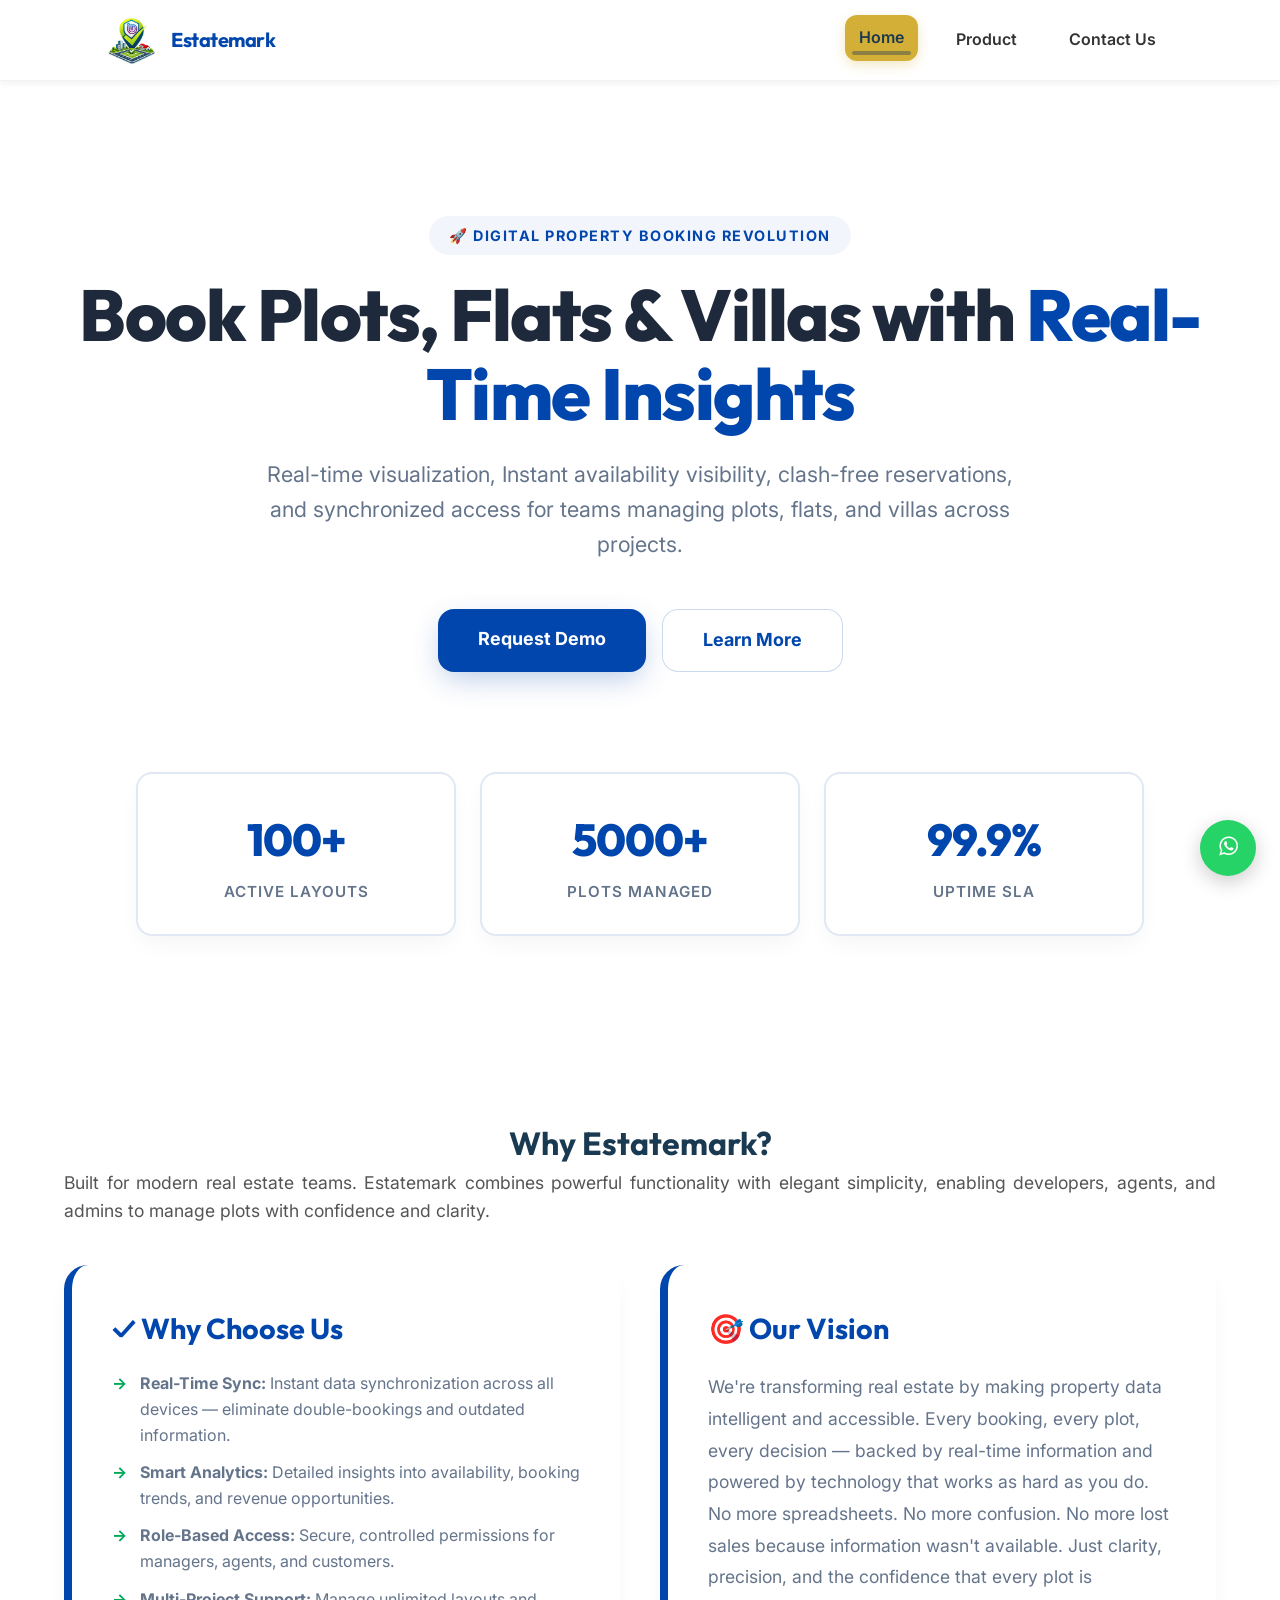
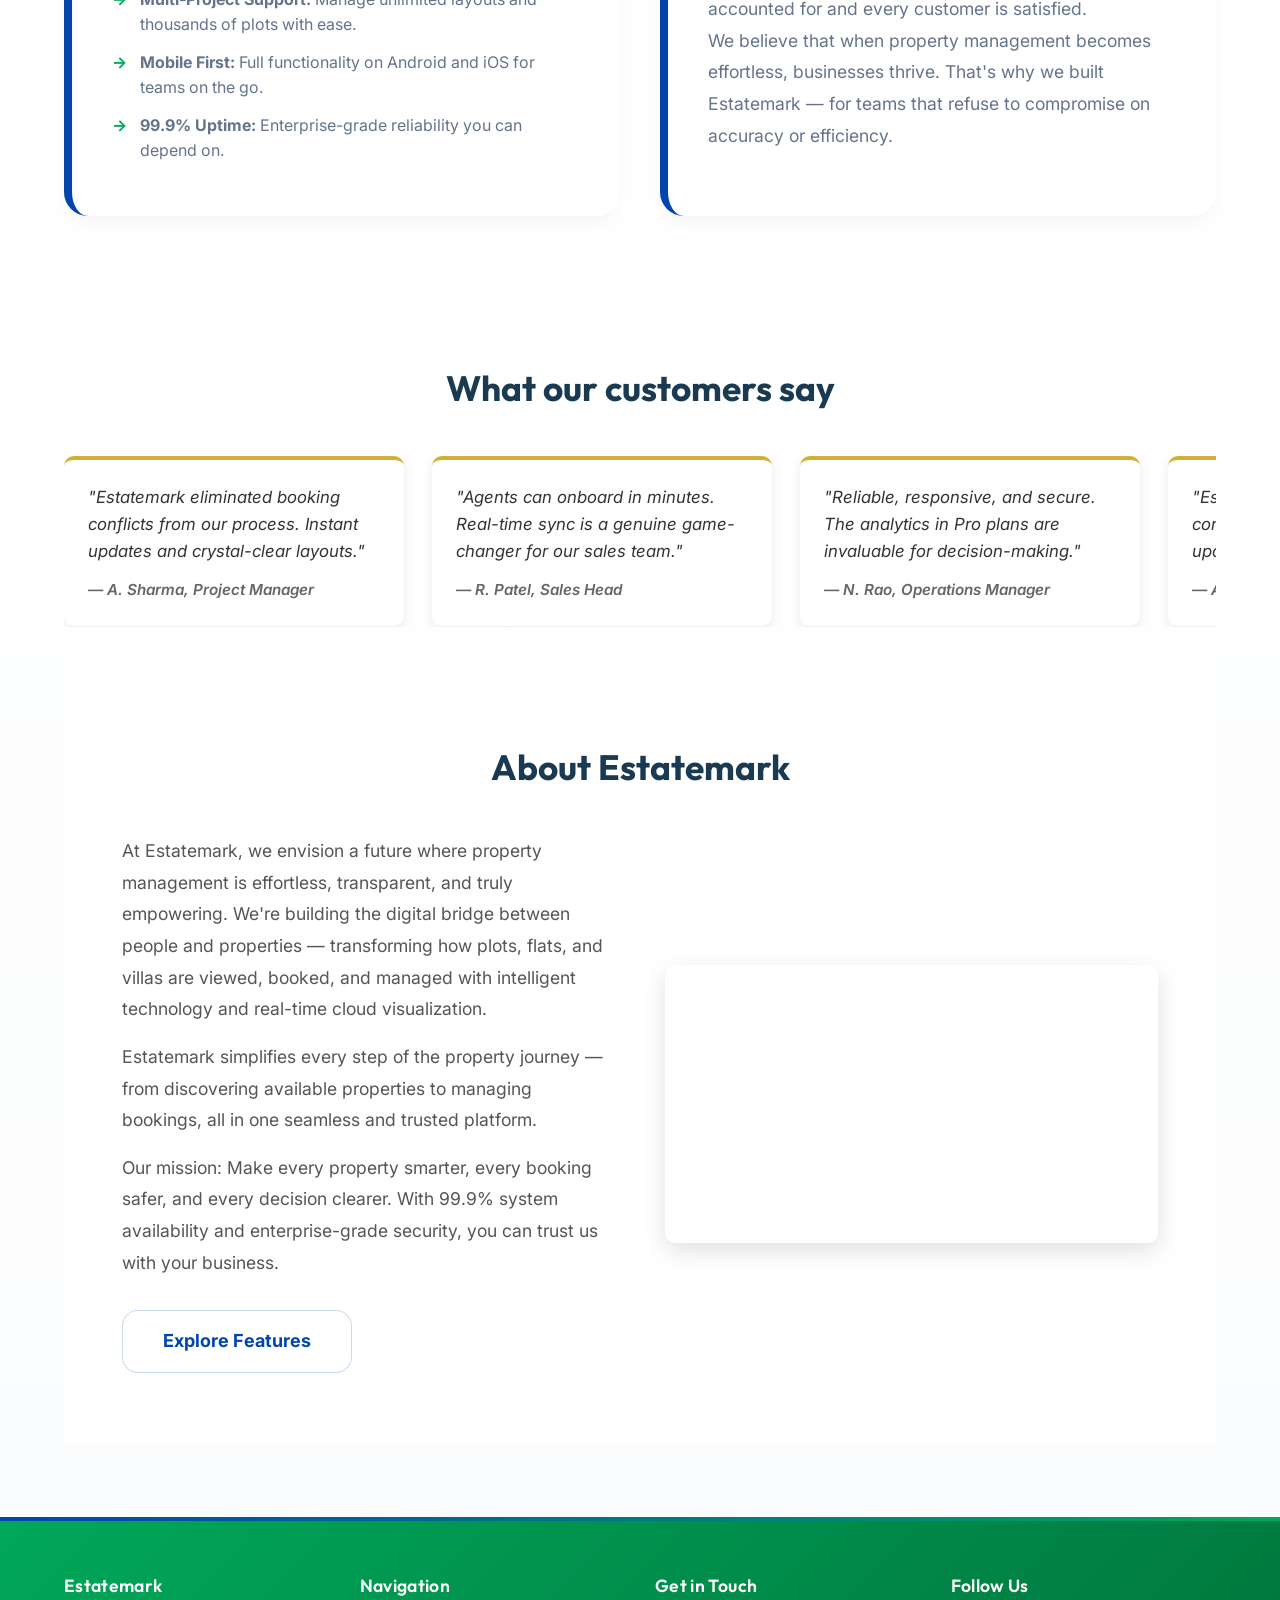
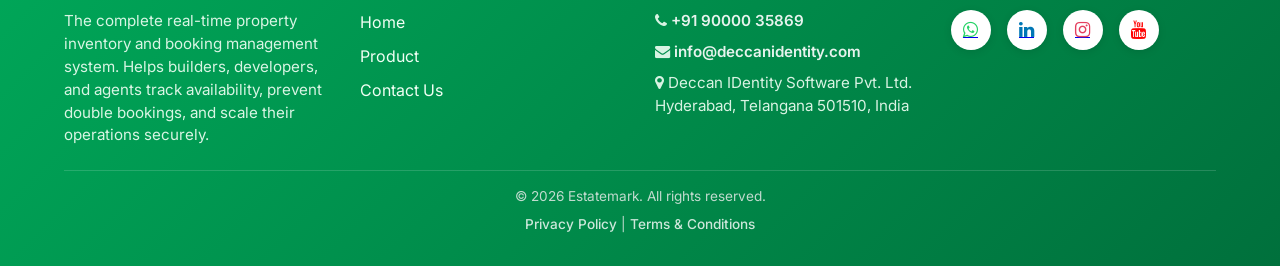
==== index.html @ ae304427 "First Commit from EstateMarkIn.github.io First Commit from EstateMarkIn.github.io" ====
<!DOCTYPE html>
<html lang="en">

<head>
  <meta charset="UTF-8">
  <meta name="viewport" content="width=device-width, initial-scale=1.0">
  <meta name="description"
    content="Estatemark — Real-time land plot visualization, instant booking management, and multi-user synchronization. Prevent double-bookings and manage properties securely across all devices.">
  <link rel="icon" type="image/png" sizes="192x192" href="images/logo.png">
  <link rel="apple-touch-icon" href="images/logo.png">
  <title>Home|Estatemark – Property Booking App</title>
  <!-- Fonts -->
  <link rel="preconnect" href="https://fonts.googleapis.com">
  <link rel="preconnect" href="https://fonts.gstatic.com" crossorigin>
  <link
    href="https://fonts.googleapis.com/css2?family=Inter:wght@400;500;600;700&family=Outfit:wght@500;600;700;800&display=swap"
    rel="stylesheet">

  <link rel="stylesheet" href="css/estatemark_styles.css">
  <link rel="stylesheet" href="https://cdnjs.cloudflare.com/ajax/libs/font-awesome/4.7.0/css/font-awesome.min.css">
</head>

<body>
  <a class="skip-link" href="#main-content">Skip to content</a>
  <!-- Header -->
  <header>
    <div class="container nav">
      <div class="logo-container">
        <img src="images/logo.png" alt="Estatemark Logo" class="logo">
        <span class="brand-name">Estatemark</span>
      </div>
      <nav aria-label="Primary" role="navigation">
        <button class="nav-toggle" aria-controls="primary-navigation" aria-expanded="false">
          <!--<span class="sr-only">Toggle navigation</span>-->
          <span class="hamburger" aria-hidden="true"></span>
        </button>
        <ul id="primary-navigation" class="nav-links">
          <li><a href="index.html" class="active" aria-current="page">Home</a></li>
          <li><a href="product.htm">Product</a></li>
          <li><a href="contact.htm">Contact Us</a></li>
        </ul>
      </nav>
    </div>
  </header>

  <!-- Hero Section -->
  <main id="main-content">
    <section class="hero" aria-labelledby="hero-title">
      <div class="hero-content">
        <p class="tagline">🚀 Digital Property Booking Revolution</p>
        <h1 id="hero-title">Book Plots, Flats & Villas with <span>Real-Time Insights</span></h1>
        <p class="subtitle">Real-time visualization, Instant availability visibility, clash-free reservations, and
          synchronized access for teams managing plots, flats, and villas across projects.
        </p>
        <div class="hero-cta">
          <a href="#"
            onclick="openPopupArgs('https://docs.google.com/forms/u/0/d/e/1FAIpQLSf7RcqfMHILnU_fDAV8c212EniR1pbsdqpi6rxOKt4ytL_M5g/formResponse', 'entry.1639588951', 'entry.941023126', 'entry.1095327185', 'entry.1040563809', 'entry.80962579')"
            class="cta primary">Request Demo</a>
          <a href="product.htm" class="cta secondary">Learn More</a>
        </div>
        <ul class="stats" aria-label="Key metrics">
          <li>
            <h3>100+</h3>
            <p>Active Layouts</p>
          </li>
          <li>
            <h3>5000+</h3>
            <p>Plots Managed</p>
          </li>
          <li>
            <h3>99.9%</h3>
            <p>Uptime SLA</p>
          </li>
        </ul>
      </div>
    </section>



    <!-- Mission Section -->
    <section class="mission">
      <h2>Why Estatemark?</h2>
      <div class="mission-content">
        <p class="section-desc">
          Built for modern real estate teams. Estatemark combines powerful functionality with elegant simplicity,
          enabling developers, agents, and admins to manage plots with confidence and clarity.
        </p>
        <div class="mission-grid">
          <div class="mission-card">
            <h3>✓ Why Choose Us</h3>
            <ul>
              <li><strong>Real-Time Sync:</strong> Instant data synchronization across all devices — eliminate
                double-bookings and outdated information.</li>
              <li><strong>Smart Analytics:</strong> Detailed insights into availability, booking trends, and revenue
                opportunities.</li>
              <li><strong>Role-Based Access:</strong> Secure, controlled permissions for managers, agents, and
                customers.</li>
              <li><strong>Multi-Project Support:</strong> Manage unlimited layouts and thousands of plots with ease.
              </li>
              <li><strong>Mobile First:</strong> Full functionality on Android and iOS for teams on the go.</li>
              <li><strong>99.9% Uptime:</strong> Enterprise-grade reliability you can depend on.</li>
            </ul>
          </div>
          <div class="mission-card">
            <h3>🎯 Our Vision</h3>
            <p>We're transforming real estate by making property data intelligent and accessible. Every booking, every
              plot, every decision — backed by real-time information and powered by technology that works as hard as you
              do.</p>
            <p>No more spreadsheets. No more confusion. No more lost sales because information wasn't available. Just
              clarity, precision, and the confidence that every plot is accounted for and every customer is satisfied.
            </p>
            <p>We believe that when property management becomes effortless, businesses thrive. That's why we built
              Estatemark — for teams that refuse to compromise on accuracy or efficiency.</p>
          </div>
        </div>
      </div>
    </section>

    <!-- Testimonials (marquee-like) + YouTube demo -->
    <section class="testimonials" aria-labelledby="testimonials-title">
      <h2 id="testimonials-title">What our customers say</h2>

      <!-- CSS-powered marquee (accessible alternative to deprecated <marquee>) -->
      <div class="marquee" aria-hidden="false" role="region" aria-label="Customer testimonials">
        <div class="marquee-track" aria-hidden="false">
          <blockquote class="testimonial">
            <p>"Estatemark eliminated booking conflicts from our process. Instant updates and crystal-clear layouts."
            </p>
            <cite>— A. Sharma, Project Manager</cite>
          </blockquote>

          <blockquote class="testimonial">
            <p>"Agents can onboard in minutes. Real-time sync is a genuine game-changer for our sales team."</p>
            <cite>— R. Patel, Sales Head</cite>
          </blockquote>

          <blockquote class="testimonial">
            <p>"Reliable, responsive, and secure. The analytics in Pro plans are invaluable for decision-making."</p>
            <cite>— N. Rao, Operations Manager</cite>
          </blockquote>

          <!-- Repeat items to create a continuous loop effect -->
          <blockquote class="testimonial">
            <p>"Estatemark eliminated booking conflicts from our process. Instant updates and crystal-clear layouts."
            </p>
            <cite>— A. Sharma, Project Manager</cite>
          </blockquote>
          <blockquote class="testimonial">
            <p>"Agents can onboard in minutes. Real-time sync is a genuine game-changer for our sales team."</p>
            <cite>— R. Patel, Sales Head</cite>
          </blockquote>
          <blockquote class="testimonial">
            <p>"Reliable, responsive, and secure. The analytics in Pro plans are invaluable for decision-making."</p>
            <cite>— N. Rao, Operations Manager</cite>
          </blockquote>
        </div>
      </div>
      <section class="about-video-section container">
        <h2>About Estatemark</h2>
        <div class="about-video-grid">
          <div class="about-text">
            <p>At Estatemark, we envision a future where property management is effortless, transparent, and truly
              empowering. We're building the digital bridge between people and properties — transforming how plots,
              flats, and villas are viewed, booked, and managed with intelligent technology and real-time cloud
              visualization.</p>
            <p>Estatemark simplifies every step of the property journey — from discovering available properties to
              managing bookings, all in one seamless and trusted platform.</p>
            <p>Our mission: Make every property smarter, every booking safer, and every decision clearer. With 99.9%
              system availability and enterprise-grade security, you can trust us with your business.</p>
            <a href="product.htm" class="cta secondary">Explore Features</a>
          </div>
          <div class="about-video">
            <div class="video-wrapper">
              <iframe width="560" height="315" src="https://www.youtube.com/embed/rH1fuBRE89A?si=Biarw2XI95IiJP9F"
                title="YouTube video player" frameborder="0"
                allow="accelerometer; autoplay; clipboard-write; encrypted-media; gyroscope; picture-in-picture; web-share"
                referrerpolicy="strict-origin-when-cross-origin" allowfullscreen>
              </iframe>
            </div>
          </div>
        </div>
      </section>

      <!-- YouTube video (product demo) -->
      <!--<div class="video-wrapper">
      <div class="video-container">
        <iframe
          id="Estatemark-video"
          src="https://www.youtube-nocookie.com/embed/RdUPs9e1bUk?si=x3R6FiXF7hc164qS"
          title="youtube video player"
          loading="lazy"
          width="100%"
          height="100%"
          frameborder="0"
          allow="accelerometer; autoplay; clipboard-write; encrypted-media; gyroscope; picture-in-picture"
          allowfullscreen>
        </iframe>
      </div>
    </div> -->




    </section>

    <!-- Floating WhatsApp quick-link -->
    <a aria-label="Chat on WhatsApp" class="whatsapp-float"
      href="https://wa.me/919000035869?text=Hello%20Estatemark%20team%2C%20I%20would%20like%20to%20know%20more"
      target="_blank" rel="noopener noreferrer">
      <i class="fa fa-whatsapp" aria-hidden="true"></i>
    </a>



    <!-- Footer -->
  </main>
  <footer>
    <div class="footer-container">
      <div class="footer-about">
        <h3>Estatemark</h3>
        <p>The complete real-time property inventory and booking management system. Helps builders, developers, and
          agents track availability, prevent double bookings, and scale their operations securely.</p>
      </div>
      <div class="footer-links">
        <h4>Navigation</h4>
        <ul>
          <li><a href="index.html">Home</a></li>
          <li><a href="product.htm">Product</a></li>
          <li><a href="contact.htm">Contact Us</a></li>
        </ul>
      </div>
      <div class="footer-contact">
        <h4>Get in Touch</h4>
        <p><i class="fa fa-phone"></i> <a href="tel:+919000035869">+91 90000 35869</a></p>
        <p><i class="fa fa-envelope"></i> <a href="mailto:info@deccanidentity.com">info@deccanidentity.com</a></p>
        <p><i class="fa fa-map-marker"></i> Deccan IDentity Software Pvt. Ltd.<br>Hyderabad, Telangana 501510, India</p>
      </div>
      <div class="footer-social">
        <h4>Follow Us</h4>
        <div class="social-links">
          <a href="https://wa.me/919000035869" title="WhatsApp" target="_blank" rel="noopener noreferrer"
            aria-label="WhatsApp"><i class="fa fa-whatsapp"></i></a>
          <a href="https://www.linkedin.com/in/deccanidentity" title="LinkedIn" target="_blank"
            rel="noopener noreferrer" aria-label="LinkedIn"><i class="fa fa-linkedin"></i></a>
          <a href="https://www.instagram.com/estatemark_deccanidentity" title="Instagram" target="_blank"
            rel="noopener noreferrer" aria-label="Instagram"><i class="fa fa-instagram"></i></a>
          <a href="https://www.youtube.com/@estatemark_dis" title="YouTube" target="_blank" rel="noopener noreferrer"
            aria-label="YouTube"><i class="fa fa-youtube"></i></a>
        </div>
      </div>
    </div>
    <div class="footer-bottom">
      <p class="copyright">&copy; 2026 Estatemark. All rights reserved.</p>
      <p class="privacy">
        <a href="privacy.htm">Privacy Policy</a> |
        <a href="terms.htm">Terms &amp; Conditions</a>
      </p>
    </div>
  </footer>

  <script src="js/form-popup.js" defer></script>
  <script src="js/site.js" defer></script>

  <!-- Popup for Request Demo -->
  <div id="popup" class="popup" aria-hidden="true" role="dialog" aria-labelledby="popup-title">
    <div class="popup-content">
      <button class="close-btn" onclick="closePopup()" aria-label="Close popup">&times;</button>
      <h3 id="popup-title">Request a Demo</h3>
      <form id="googleForm" class="open-popup-form">
        <input type="text" id="name" class="open-popup-input" placeholder="Full Name" required>
        <input type="tel" id="mobile" class="open-popup-input" placeholder="Mobile Number" pattern="[0-9]{10}" required>
        <input type="email" id="email" class="open-popup-input" placeholder="Email Address" required>
        <select id="pricingPlan" class="open-popup-input" required>
          <option value="Free">Free</option>
          <option value="Pro">Pro</option>
          <option value="Pro Plus">Pro Plus</option>
        </select>
        <select id="platform" class="open-popup-input" required>
          <option value="Android">Android</option>
          <option value="iOS">iOS</option>
        </select>
        <button type="submit" class="open-popup-button">Submit Request</button>
      </form>
    </div>
  </div>

</body>

</html>
---- css/estatemark_styles.css ----
:root {
  /* Colors */
  --primary-color: #0046ad;
  /* Professional Digital Blue */
  --primary-dark: #003380;
  --accent-color: #00a859;
  /* Professional Brand Green */
  --accent-light: #f0fff4;
  /* Soft Green tint */
  --text-main: #1e293b;
  --text-muted: #64748b;
  --bg-white: #ffffff;
  --bg-light: #f8fafc;
  --bg-gray: #f1f5f9;
  --success: #10b981;

  /* Typography */
  --font-heading: 'Outfit', sans-serif;
  --font-body: 'Inter', sans-serif;

  /* Shadows - Much softer for airy feel */
  --shadow-soft: 0 4px 6px -1px rgba(0, 0, 0, 0.05), 0 2px 4px -1px rgba(0, 0, 0, 0.01);
  --shadow-md: 0 10px 25px -5px rgba(0, 0, 0, 0.05), 0 8px 10px -6px rgba(0, 0, 0, 0.01);
  --shadow-lg: 0 20px 50px -12px rgba(0, 0, 0, 0.08);

  /* Layout */
  --transition: all 0.3s cubic-bezier(0.4, 0, 0.2, 1);
  --radius-sm: 8px;
  --radius-md: 16px;
  --radius-lg: 24px;
}

* {
  margin: 0;
  padding: 0;
  box-sizing: border-box;
}

html {
  font-size: 16px;
  scroll-behavior: smooth;
}

body {
  font-family: var(--font-body);
  color: var(--text-main);
  background-color: var(--bg-light);
  line-height: 1.6;
  -webkit-font-smoothing: antialiased;
  -moz-osx-font-smoothing: grayscale;
}

h1,
h2,
h3,
h4,
.brand-name {
  font-family: var(--font-heading);
}

/* Store badges for app downloads */
.store-badges {
  display: flex;
  gap: 12px;
  align-items: center;
  justify-content: center;
  margin-top: 14px;
}

.store-badge img {
  display: block;
  height: 56px;
  width: auto;
  object-fit: contain;

}

@media (max-width: 420px) {
  .store-badge img {
    height: 44px;
  }
}


/* Header */
header {
  background: var(--bg-white);
  box-shadow: var(--shadow-soft);
  position: sticky;
  top: 0;
  z-index: 1000;
  border-bottom: 1px solid rgba(0, 0, 0, 0.05);
}

.nav {
  display: flex;
  justify-content: space-between;
  align-items: center;
  padding: 1rem 5%;
  max-width: 1400px;
  margin: 0 auto;
}

.logo-container {
  display: flex;
  align-items: center;
  gap: 12px;
}

.logo {
  max-height: 48px;
  width: auto;
}

.brand-name {
  font-size: 20px;
  font-weight: 700;
  color: var(--primary-color);
  letter-spacing: -0.5px;
}

/* Slightly reduce logo on small screens so header doesn't feel crowded */
@media (max-width: 480px) {
  .logo {
    max-height: 56px;
  }

  .brand-name {
    font-size: 20px;
  }
}

/* Accessible skip link: hidden visually but visible on keyboard focus */
.skip-link {
  position: absolute;
  left: -999px;
  top: auto;
}

.skip-link:focus {
  left: 10px;
  top: 10px;
  background: #fff;
  color: #1a3a52;
  padding: 8px 12px;
  border-radius: 4px;
  box-shadow: 0 2px 6px rgba(0, 0, 0, 0.15);
  z-index: 1000;
}

/* CTA button used in hero */
.cta {
  display: inline-block;
  background: #d4af37;
  color: #1a3a52;
  padding: 10px 18px;
  border-radius: 6px;
  text-decoration: none;
  font-weight: 600;
}

.cta:hover,
.cta:focus {
  opacity: 0.95;
}

/* screen-reader only helper */
.sr-only {
  position: absolute !important;
  height: 1px;
  width: 1px;
  overflow: hidden;
  clip: rect(1px, 1px, 1px, 1px);
  white-space: nowrap;
}

/* Responsive navigation */
.nav-toggle {
  display: none;
  background: transparent;
  border: none;
  cursor: pointer;
  padding: 8px;
}

.nav-toggle .hamburger,
.nav-toggle .hamburger::before,
.nav-toggle .hamburger::after {
  display: block;
  width: 22px;
  height: 2px;
  background: #333;
  border-radius: 2px;
  position: relative;
}

.nav-toggle .hamburger::before,
.nav-toggle .hamburger::after {
  content: '';
  position: absolute;
  left: 0;
}

.nav-toggle .hamburger::before {
  top: -7px;
}

.nav-toggle .hamburger::after {
  top: 7px;
}

/* nav-links: default desktop layout */
.nav-links {
  display: flex;
  gap: 12px;
  align-items: center;
  list-style: none;
  margin: 0;
  padding: 0;
}

.nav-links a {
  display: inline-block;
}

/* Mobile: collapse nav into a full-width dropdown */
@media (max-width: 768px) {
  .nav-toggle {
    display: block;
  }

  .nav-links {
    display: none;
    position: absolute;
    left: 0;
    right: 0;
    top: 100%;
    background: #fff;
    flex-direction: column;
    gap: 0;
    padding: 12px 16px;
    box-shadow: 0 6px 18px rgba(0, 0, 0, 0.08);
  }

  .nav-links.open {
    display: flex;
  }

  nav a {
    color: #333;
    padding: 10px 8px;
    display: block;
  }
}

nav a {
  margin: 0 12px;
  color: #333;
  text-decoration: none;
  font-weight: 500;
}

nav a.active,
nav a:hover {
  color: #ff7a00;
}

/* Hero Section Redesign: Clean & Airy */
.hero {
  background: var(--bg-white);
  color: var(--text-main);
  text-align: center;
  padding: clamp(80px, 15vh, 160px) 20px clamp(60px, 10vh, 120px);
  position: relative;
  overflow: hidden;
}

.hero::after {
  content: '';
  position: absolute;
  top: 0;
  left: 0;
  right: 0;
  height: 600px;
  background: transparent;
  /* Removed the original gradient as it's now on .hero */
  pointer-events: none;
}

.tagline {
  font-size: 0.9rem;
  font-weight: 700;
  color: var(--primary-color);
  text-transform: uppercase;
  letter-spacing: 1.5px;
  margin-bottom: 20px;
  display: inline-block;
  padding: 8px 20px;
  background: rgba(0, 70, 173, 0.05);
  border-radius: 50px;
}

.hero-content h1 {
  font-size: clamp(2.5rem, 7vw, 4.5rem);
  line-height: 1.1;
  margin-bottom: 24px;
  font-weight: 800;
  color: var(--text-main);
  letter-spacing: -1.5px;
}

.hero-content h1 span {
  color: var(--primary-color);
  background: none;
  -webkit-text-fill-color: initial;
}

.hero-content .subtitle {
  max-width: 750px;
  margin: 0 auto 48px;
  font-size: clamp(1.1rem, 2.5vw, 1.35rem);
  line-height: 1.6;
  color: var(--text-muted);
}

.hero-cta {
  display: flex;
  gap: 16px;
  justify-content: center;
  flex-wrap: wrap;
  margin-bottom: 80px;
}

.cta.primary {
  background: var(--primary-color);
  color: var(--bg-white);
  padding: 16px 40px;
  font-weight: 700;
  border-radius: var(--radius-md);
  font-size: 18px;
  text-decoration: none;
  box-shadow: 0 10px 30px -5px rgba(0, 70, 173, 0.3);
  transition: var(--transition);
}

.cta.primary:hover {
  transform: translateY(-3px);
  background: var(--primary-dark);
  box-shadow: 0 20px 40px -10px rgba(0, 70, 173, 0.4);
}

.cta.secondary {
  background: var(--bg-white);
  color: var(--primary-color);
  border: 1px solid rgba(0, 70, 173, 0.2);
  padding: 16px 40px;
  font-weight: 700;
  border-radius: var(--radius-md);
  font-size: 18px;
  transition: var(--transition);
}

.cta.secondary:hover {
  background: var(--bg-light);
  border-color: var(--primary-color);
  transform: translateY(-3px);
}

.stats {
  list-style: none;
  display: flex;
  flex-wrap: wrap;
  justify-content: center;
  gap: 24px;
  padding: 20px;
  max-width: 1100px;
  margin: 0 auto;
}

.stats li {
  background: var(--bg-white);
  padding: 30px 40px;
  border-radius: var(--radius-md);
  box-shadow: var(--shadow-md);
  border: 2px solid rgba(0, 70, 173, 0.12);
  transition: var(--transition);
  flex: 1;
  min-width: 250px;
  max-width: 320px;
}

.stats li:hover {
  transform: translateY(-8px);
  box-shadow: 0 15px 35px -5px rgba(0, 70, 173, 0.2);
  border-color: var(--primary-color);
}

.stats h3 {
  font-size: clamp(2.2rem, 5vw, 2.8rem);
  margin-bottom: 4px;
  font-weight: 800;
  color: var(--primary-color);
  letter-spacing: -1px;
}

.stats p {
  font-size: 0.95rem;
  color: var(--text-muted);
  font-weight: 600;
  text-transform: uppercase;
  letter-spacing: 1px;
}

/* Features */
.features {
  padding: clamp(10px, 2vh, 18px);
  /* tightened */
  text-align: center;
  margin-top: 0;
  /* remove extra gap */
}

.features h2 {
  color: #1a3a52;
  margin-top: 0;
  /* remove extra gap */
  font-size: clamp(1.6rem, 4vw, 2rem);
}

.section-desc {
  color: #555;
  margin-bottom: clamp(24px, 5vh, 40px);
  font-size: clamp(0.95rem, 2.5vw, 1.1rem);
  max-width: 800px;
  margin-left: auto;
  margin-right: auto;
}

.feature-grid {
  display: grid;
  gap: clamp(16px, 3vw, 24px);
  grid-template-columns: repeat(auto-fit, minmax(min(100%, 250px), 1fr));
  padding: 0 max(0px, calc((100% - 1200px) / 2));
  margin-bottom: 30px;
}

.feature-card {
  background: var(--bg-white);
  border-radius: 20px;
  padding: clamp(24px, 5vw, 40px);
  box-shadow: var(--shadow-md);
  text-align: center;
  border: 1px solid rgba(0, 0, 0, 0.03);
  transition: var(--transition);
}

.feature-card:hover {
  transform: translateY(-8px);
  box-shadow: var(--shadow-lg);
  border-color: var(--accent-color);
}

.feature-card h3 {
  font-size: clamp(1.2rem, 3vw, 1.5rem);
  margin-bottom: 12px;
  color: var(--primary-color);
  font-weight: 700;
}

.feature-card p {
  font-size: clamp(0.9rem, 2.5vw, 1rem);
  color: var(--text-muted);
  line-height: 1.6;
}

/* Page Header */
.page-header {
  background: linear-gradient(135deg, #1a3a52 0%, #2c5aa0 100%);
  color: #fff;
  text-align: center;
  padding: clamp(30px, 6vh, 60px) 20px;
}

.page-header h3 {
  font-size: clamp(1.8rem, 4vw, 2.2rem);
  margin-bottom: 0.5em;
  line-height: 1.2;
}

.page-header p {
  color: #f0f0f0;
  padding-top: 8px;
  padding-right: 8px;
  margin-bottom: 0;

  font-size: clamp(1rem, 2.5vw, 1.2rem);
  max-width: 600px;
  margin: 0 auto;
}

/* About */
.about-content {
  padding: clamp(20px, 4vh, 40px) 5%;
  max-width: 1200px;
  margin: 0 auto;
}

.about-content h2 {
  color: #1a3a52;
  margin-top: clamp(24px, 5vh, 40px);
  font-size: clamp(1.4rem, 3.5vw, 1.8rem);
}

.about-content p {
  font-size: clamp(0.95rem, 2.5vw, 1.1rem);
  margin-bottom: 0.5em;
}

/* Contact */
.contact-section {
  display: grid;
  grid-template-columns: 1fr 1fr;
  gap: 50px;
  padding: clamp(40px, 8vh, 80px) 5%;
  max-width: 1200px;
  margin: 0 auto;
}

.contact-info {
  display: flex;
  flex-direction: column;
}

.contact-info h2 {
  color: #1a3a52;
  font-size: clamp(1.6rem, 4vw, 2rem);
  margin-bottom: 16px;
}

.contact-info>p {
  color: #555;
  font-size: clamp(0.95rem, 2.5vw, 1.1rem);
  line-height: 1.6;
  margin-bottom: 32px;
}

.contact-details {
  margin-bottom: 32px;
}

.contact-details p {
  color: #444;
  font-size: clamp(0.95rem, 2.5vw, 1.1rem);
  margin-bottom: 16px;
  display: flex;
  align-items: center;
  gap: 12px;
}

.contact-details i {
  color: #d4af37;
  font-size: 18px;
  width: 24px;
}

.contact-details a {
  color: #2c5aa0;
  text-decoration: none;
  transition: color 0.3s ease;
}

.contact-details a:hover {
  color: #d4af37;
  text-decoration: underline;
}

.contact-benefits h3 {
  color: #1a3a52;
  font-size: clamp(1.2rem, 3vw, 1.4rem);
  margin-bottom: 16px;
  margin-top: 20px;
}

.contact-benefits ul {
  list-style: none;
  padding: 0;
}

.contact-benefits li {
  color: #444;
  font-size: clamp(0.9rem, 2.5vw, 1rem);
  padding: 12px 0;
  display: flex;
  align-items: center;
  gap: 12px;
  border-bottom: 1px solid #e0e0e0;
}

.contact-benefits li:last-child {
  border-bottom: none;
}

.contact-benefits span {
  color: #d4af37;
  font-weight: 600;
  flex-shrink: 0;
}

.contact-form {
  background: #f9f9f9;
  padding: clamp(24px, 4vw, 40px);
  border-radius: 10px;
  box-shadow: 0 4px 12px rgba(0, 0, 0, 0.08);
  display: flex;
  flex-direction: column;
}

.contact-form h2 {
  color: #1a3a52;
  font-size: clamp(1.4rem, 3vw, 1.6rem);
  margin-bottom: 24px;
  margin-top: 0;
}

.contact-form input,
.contact-form textarea {
  width: 100%;
  padding: 14px 16px;
  margin-bottom: 16px;
  border: 1px solid #ddd;
  border-radius: 6px;
  font-size: 16px;
  font-family: inherit;
  line-height: 1.4;
  transition: border-color 0.3s ease, box-shadow 0.3s ease;
}

.contact-form input:focus,
.contact-form textarea:focus {
  outline: none;
  border-color: #d4af37;
  box-shadow: 0 0 0 3px rgba(212, 175, 55, 0.1);
}

.contact-form textarea {
  min-height: 140px;
  resize: vertical;
}

.contact-form button {
  background: linear-gradient(135deg, #d4af37 0%, #e8c547 100%);
  color: #1a3a52;
  border: none;
  padding: 14px 28px;
  border-radius: 6px;
  cursor: pointer;
  font-size: 16px;
  font-weight: 600;
  width: 100%;
  transition: all 0.3s ease;
  margin-top: 8px;
}

.contact-form button:hover:not(:disabled) {
  transform: translateY(-2px);
  box-shadow: 0 6px 16px rgba(212, 175, 55, 0.3);
}

.contact-form button:disabled {
  opacity: 0.7;
  cursor: not-allowed;
}

.formstatus {
  margin-top: 16px;
  padding: 12px 16px;
  border-radius: 6px;
  font-size: 14px;
  text-align: center;
  font-weight: 500;
}

.formstatus.success {
  background: #d4edda;
  color: #155724;
  border: 1px solid #c3e6cb;
}

.formstatus.error {
  background: #f8d7da;
  color: #721c24;
  border: 1px solid #f5c6cb;
}

/* Contact form mobile adjustments */
@media (max-width: 768px) {
  .contact-section {
    grid-template-columns: 1fr;
    gap: 32px;
    padding: 40px 5%;
  }
}

#contact-Form button:hover {
  background: #2c5aa0;
}

.contact-info h2 {
  color: #1a3a52;
  margin-bottom: 16px;
  font-size: clamp(1.6rem, 4vw, 2rem);
}

.contact-info p {
  font-size: clamp(0.95rem, 2.5vw, 1.1rem);
  margin-bottom: 12px;
  color: #444;
}


/* Mission Section */
.mission {
  padding: clamp(40px, 8vh, 80px) 5%;
  text-align: center;
  background-color: #fff;
}

.mission h2 {
  color: #1a3a52;
  margin-top: 0;
  font-size: clamp(1.6rem, 4vw, 2rem);
}

.mission-content {
  max-width: 1200px;
  margin: 0 auto;
}

.mission .section-desc {
  text-align: justify;
  max-width: fit-content;
  padding: 0 0px;
}

.mission-grid {
  display: grid;
  grid-template-columns: repeat(auto-fit, minmax(min(100%, 300px), 1fr));
  gap: clamp(24px, 4vw, 40px);
  margin-top: 40px;
}

.mission-card {
  text-align: left;
  padding: clamp(24px, 5vw, 40px);
  background: var(--bg-white);
  border-radius: 24px;
  border-left: 8px solid var(--primary-color);
  box-shadow: var(--shadow-md);
  transition: var(--transition);
}

.mission-card:hover {
  box-shadow: var(--shadow-lg);
}

.mission-card h3 {
  color: var(--primary-color);
  margin-bottom: 20px;
  font-size: clamp(1.4rem, 4vw, 1.8rem);
  font-weight: 700;
}

.mission-card p {
  color: var(--text-muted);
  font-size: clamp(1rem, 2.5vw, 1.1rem);
  line-height: 1.8;
}

.mission-card ul {
  list-style: none;
}

.mission-card li {
  position: relative;
  padding-left: 28px;
  margin-bottom: 12px;
  color: var(--text-muted);
}

.mission-card li::before {
  content: '→';
  position: absolute;
  left: 0;
  color: var(--accent-color);
  font-weight: bold;
}

/* Pricing Plans */
.pricing-plans {
  padding: clamp(40px, 10vh, 80px);
  background-color: #f0f4f8;
  text-align: center;
  padding-top: 1px;
  padding-bottom: 30px;
}

.pricing-content {
  max-width: 1200px;
  margin: 0 auto;
}

.pricing-grid {
  display: grid;
  grid-template-columns: repeat(auto-fit, minmax(min(100%, 300px), 1fr));
  gap: clamp(24px, 4vw, 40px);
  margin-top: 40px;
}

.pricing-card {
  text-align: left;
  padding: clamp(32px, 5vh, 48px);
  background: var(--bg-white);
  border-radius: 24px;
  border: 1px solid rgba(0, 0, 0, 0.05);
  box-shadow: var(--shadow-md);
  display: flex;
  flex-direction: column;
  transition: var(--transition);
  position: relative;
  overflow: hidden;
}

.pricing-card:hover {
  transform: translateY(-10px);
  box-shadow: var(--shadow-lg);
  border-color: var(--accent-light);
}

.pricing-card.pricing-highlighted {
  border: 2px solid var(--accent-color);
  scale: 1.05;
  z-index: 1;
}

.pricing-card.pricing-highlighted::after {
  content: 'Most Popular';
  position: absolute;
  top: 15px;
  right: -35px;
  background: var(--accent-color);
  color: var(--bg-white);
  padding: 8px 45px;
  font-size: 0.85rem;
  font-weight: 700;
  transform: rotate(45deg);
  box-shadow: 0 2px 4px rgba(0, 0, 0, 0.2);
  z-index: 10;
}

.pricing-card h2 {
  color: var(--primary-color);
  margin-bottom: 8px;
  font-size: clamp(1.2rem, 3vw, 1.5rem);
  font-weight: 800;
}

.pricing-details {
  display: flex;
  align-items: baseline;
  gap: 4px;
  margin-bottom: 32px;
}

.pricing-details span {
  font-weight: 800;
  color: var(--primary-color);
  font-size: clamp(1.5rem, 4vw, 2rem);
}

.pricing-details .period {
  font-weight: 500;
  color: var(--text-muted);
  font-size: 1rem;
}

.pricing-card ul {
  list-style: none;
  flex-grow: 1;
  margin-bottom: 40px;
}

.pricing-card li {
  color: var(--text-muted);
  font-size: 1rem;
  line-height: 1.6;
  margin-bottom: 16px;
  padding-left: 30px;
  position: relative;
}

.pricing-card li::before {
  content: '\f00c';
  font-family: FontAwesome;
  position: absolute;
  left: 0;
  color: var(--success);
}

.pricing-cta {
  align-self: stretch;
  padding: 16px 24px;
  background: var(--primary-color);
  color: var(--bg-white);
  border: none;
  border-radius: 12px;
  cursor: pointer;
  font-weight: 700;
  font-size: 1rem;
  text-decoration: none;
  text-align: center;
  transition: var(--transition);
}

.pricing-cta:hover {
  background: var(--primary-light);
  transform: translateY(-2px);
  box-shadow: var(--shadow-md);
}

.pricing-cta.primary {
  background: var(--accent-color);
  color: var(--primary-color);
}

.pricing-cta.primary:hover {
  background: var(--accent-light);
}

/* Downloads Section */
.downloads-section {
  padding: clamp(40px, 8vh, 80px) 5%;
  background: linear-gradient(135deg, #f0f4f8 0%, #e8eef5 100%);
  text-align: center;
}

.downloads-section h2 {
  color: #1a3a52;
  font-size: clamp(1.8rem, 4vw, 2.2rem);
  margin-bottom: 12px;
}

.downloads-section .section-desc {
  margin-bottom: 40px;
  color: #555;
}

#price-title {
  margin-top: 0;
  text-align: center;
  color: #1a3a52;
  font-size: clamp(2rem, 5vw, 2.4rem);
}

/* Footer */
footer {
  background: linear-gradient(135deg, var(--accent-color) 0%, #00703c 100%);
  color: #ffffff;
  padding: clamp(30px, 5vh, 45px) 5% 30px;
  position: relative;
  overflow: hidden;
}

footer::before {
  content: '';
  position: absolute;
  top: 0;
  left: 0;
  right: 0;
  height: 4px;
  background: linear-gradient(to right, var(--primary-color), var(--accent-color));
}

.footer-container {
  display: grid;
  grid-template-columns: repeat(auto-fit, minmax(min(100%, 180px), 1fr));
  gap: clamp(20px, 4vw, 30px);
  max-width: 1200px;
  margin: 10px auto;
}

.footer-links {
  display: flex;
  flex-direction: column;
}

.footer-links h4 {
  font-size: clamp(1rem, 2vw, 1.1rem);
  margin-bottom: 10px;
  font-weight: 600;
  letter-spacing: 0.02em;
}

.footer-links ul {
  list-style: none;
  padding: 0;
  margin: 0;
}

.footer-links li {
  margin-bottom: 8px;
}

.footer-links a {
  color: #f0fff4;
  text-decoration: none;
  font-size: clamp(0.9rem, 2.5vw, 1rem);
  transition: color 0.3s ease;
}

.footer-links a:hover {
  color: #ffffff;
  text-decoration: underline;
}

.footer-about h3,
.footer-contact h4,
.footer-social h4 {
  font-size: clamp(1rem, 2vw, 1.1rem);
  margin-bottom: 10px;
  font-weight: 600;
  letter-spacing: 0.02em;
}

.footer-about p,
.footer-contact p {
  font-size: clamp(0.85rem, 1.8vw, 0.95rem);
  line-height: 1.5;
  margin-bottom: 8px;
  color: #f0fff4;
  opacity: 0.9;
}

.footer-contact a {
  color: #ffffff;
  text-decoration: none;
  transition: color 0.3s ease;
  font-weight: 600;
}

.footer-contact a:hover {
  color: #f0fff4;
  text-decoration: underline;
}

.social-links {
  display: flex;
  gap: 16px;
}

.social-links a {
  display: inline-flex;
  align-items: center;
  justify-content: center;
  width: 40px;
  height: 40px;
  background: #ffffff;
  border-radius: 50%;
  font-size: 18px;
  transition: all 0.3s ease;
  box-shadow: 0 2px 8px rgba(0, 0, 0, 0.1);
}

.social-links a .fa-whatsapp {
  color: #25D366;
}

.social-links a .fa-linkedin {
  color: #0077B5;
}

.social-links a .fa-instagram {
  color: #E4405F;
}

.social-links a .fa-youtube {
  color: #FF0000;
}

.social-links a:hover {
  background: #d4af37;
  color: #1a3a52;
  transform: scale(1.1);
}

.footer-bottom {
  border-top: 1px solid rgba(255, 255, 255, 0.15);
  margin-top: 15px;
  padding-top: 15px;
  display: flex;
  flex-direction: column;
  align-items: center;
  gap: 6px;
}

.footer-bottom p {
  margin: 0;
  font-size: clamp(0.75rem, 1.5vw, 0.85rem);
  color: #f0f0f0;
  opacity: 0.8;
}

.footer-bottom a {
  color: #fff;
  text-decoration: none;
  font-weight: 500;
  transition: opacity 0.3s ease;
}

.footer-bottom a:hover {
  opacity: 1;
  text-decoration: underline;
}


/* Modal/Popup Styles 
.modal {
  display: none;
  position: fixed;
  top: 0;
  left: 0;
  width: 100%;
  height: 100%;
  background: rgba(0, 0, 0, 0.5);
  z-index: 1000;
  backdrop-filter: blur(4px);
}

.modal-content {
  position: relative;
  background: #fff;
  margin: 15vh auto;
  padding: 25px;
  width: 90%;
  max-width: 500px;
  border-radius: 12px;
  box-shadow: 0 5px 15px rgba(0, 0, 0, 0.3);
}

.close-modal {
  position: absolute;
  right: 20px;
  top: 15px;
  font-size: 28px;
  font-weight: bold;
  color: #666;
  cursor: pointer;
}

.close-modal:hover {
  color: #333;
}

.modal h3 {
  color: #007b82;
  margin-bottom: 20px;
  font-size: 1.4rem;
}*/

/* Form Styles 
.app-request-form {
  display: grid;
  gap: 15px;
}

.form-group {
  display: grid;
  gap: 5px;
}

.form-group label {
  font-weight: 500;
  color: #333;
}

.form-group input,
.form-group select {
  padding: 10px;
  border: 1px solid #ddd;
  border-radius: 6px;
  font-size: 16px;
}

.form-group input:focus,
.form-group select:focus {
  outline: none;
  border-color: #007b82;
  box-shadow: 0 0 0 2px rgba(0, 123, 130, 0.1);
}*/

/* Success Message 
.success-message {
    background-color: #4CAF50;
    color: white;
    padding: 20px;
    border-radius: 8px;
    text-align: center;
    margin: 20px 0;
    animation: fadeIn 0.3s ease-in;
}

@keyframes fadeIn {
    from { opacity: 0; transform: translateY(-10px); }
    to { opacity: 1; transform: translateY(0); }
}*/

/* Form Popup 
.form-popup {
    position: fixed;
    top: 20px;
    right: 20px;
    z-index: 1000;
    opacity: 0;
    transform: translateY(-20px);
    transition: all 0.3s ease-in-out;
}

.form-popup.show {
    opacity: 1;
    transform: translateY(0);
}

.popup-content {
    background: #4CAF50;
    color: white;
    padding: 20px;
    border-radius: 8px;
    box-shadow: 0 4px 12px rgba(0,0,0,0.15);
    position: relative;
    min-width: 300px;
}

.popup-content h3 {
    margin: 0 0 10px 0;
    font-size: 1.2rem;
}

.popup-content p {
    margin: 0;
}

.close-popup {
    position: absolute;
    top: 10px;
    right: 10px;
    font-size: 20px;
    color: white;
    cursor: pointer;
    opacity: 0.8;
}

.close-popup:hover {
    opacity: 1;
}*/




/* Trigger Button */
.open-popup-btn {
  padding: 12px 20px;
  background: #1b7502b4;
  color: white;
  border: none;
  border-radius: 8px;
  cursor: pointer;
  font-size: 16px;
  transition: 0.3s;
}

.open-popup-btn:hover {
  background: #1b7502b4;
}

/* Popup Overlay */
.popup {
  display: none;
  position: fixed;
  z-index: 9999;
  left: 0;
  top: 0;
  width: 100%;
  height: 100%;
  background: #1b7502b4(0, 0, 0, 0.6);
  animation: fadeIn 0.3s ease-in-out;
}

/* Popup Content */
.popup-content {
  background: #fff;
  margin: 5% auto;
  padding: 20px;
  border-radius: 10px;
  text-align: left;
  width: 90%;
  max-width: 400px;
  box-shadow: 0 5px 15px rgba(196, 227, 19, 0.95);
  animation: slideDown 0.3s ease;
  position: relative;
}

/* Close Button */
.close-btn {
  position: absolute;
  top: 10px;
  right: 15px;
  background: none;
  border: none;
  font-size: 20px;
  cursor: pointer;
  color: #000000;
}

.open-popup-form {
  display: flex;
  flex-direction: column;
  gap: 12px;
}

.open-popup-input,
.open-popup-textarea,
.open-popup-button {
  padding: 10px;
  font-size: 14px;
  border-radius: 5px;
  border: 1px solid #ccc;
}

.open-popup-button[type="submit"] {
  background: #1b7502b4;
  color: white;
  border: none;
  cursor: pointer;
  transition: 0.3s;
}

.open-popup-button[type="submit"]:hover {
  background: #1b7502b4;
}

.formstatus {
  font-size: 14px;
}

.success {
  color: green;
}

.error {
  color: red;
}

@keyframes fadeIn {
  from {
    opacity: 0;
  }

  to {
    opacity: 1;
  }
}

@keyframes slideDown {
  from {
    transform: translateY(-50px);
    opacity: 0;
  }

  to {
    transform: translateY(0);
    opacity: 1;
  }
}

/* Testimonials & marquee */
.testimonials {
  padding: clamp(40px, 8vh, 80px) 5%;
  background: linear-gradient(180deg, #fff 0%, #fbfcfd 100%);
  text-align: center;
}

.testimonials h2 {
  color: #1a3a52;
  font-size: clamp(1.8rem, 4vw, 2.2rem);
  margin-bottom: 40px;
}

/* Marquee container */
.marquee {
  overflow: hidden;
  --marquee-gap: 28px;
  margin: 0 auto 40px;
  max-width: 1200px;
}

/* Track that scrolls horizontally */
.marquee-track {
  display: flex;
  gap: var(--marquee-gap);
  animation: marquee 20s linear infinite;
  will-change: transform;
}

/* Individual testimonial cards */
.testimonial {
  flex: 0 0 340px;
  background: #ffffff;
  border-radius: 10px;
  padding: 24px;
  box-shadow: 0 4px 12px rgba(0, 0, 0, 0.08);
  text-align: left;
  border-top: 4px solid #d4af37;
  transition: transform 0.3s ease, box-shadow 0.3s ease;
}

.testimonial:hover {
  transform: translateY(-4px);
  box-shadow: 0 8px 20px rgba(0, 0, 0, 0.12);
}

.testimonial p {
  margin: 0 0 12px;
  color: #333;
  font-size: clamp(0.95rem, 2.5vw, 1.05rem);
  line-height: 1.6;
  font-style: italic;
}

.testimonial cite {
  color: #666;
  font-size: clamp(0.85rem, 2vw, 0.95rem);
  font-weight: 600;
}

/* Marquee animation */
@keyframes marquee {
  0% {
    transform: translateX(0);
  }

  100% {
    transform: translateX(calc(-50% - var(--marquee-gap)));
  }
}

/* Pause animation on hover/focus for accessibility */
.marquee:hover .marquee-track,
.marquee:focus-within .marquee-track {
  animation-play-state: paused;
}

/* Responsive video */
.video-wrapper {
  max-width: 960px;
  margin: 2rem auto;
  padding: 0 20px;
}

.video-container {
  position: relative;
  padding-bottom: 56.25%;
  /* 16:9 Aspect Ratio */
  height: 0;
  overflow: hidden;
}

.video-container iframe {
  position: absolute;
  top: 0;
  left: 0;
  width: 100%;
  height: 100%;
  border: none;
  border-radius: 8px;
  box-shadow: 0 4px 12px rgba(0, 0, 0, 0.1);
}

/* Smaller screens adjustments */
@media (max-width: 720px) {
  .marquee-track {
    gap: 16px;
  }

  .testimonial {
    flex: 0 0 260px;
    padding: 12px;
  }

  .video-wrapper iframe {
    height: 260px;
  }
}

/* Respect reduced motion */
@media (prefers-reduced-motion: reduce) {
  .marquee-track {
    animation: none;
  }
}

@import url('font-awesome.css');
@import url('https://cdnjs.cloudflare.com/ajax/libs/font-awesome/4.7.0/css/font-awesome.min.css');

.iconColor .fa {
  color: #ee0c45;
}

.bgColor1 .fa {
  color: #fff;
}

.about-video-section {
  margin: 0 auto;
  padding: clamp(40px, 8vh, 80px) 5%;
  text-align: center;
  background: #fff;
}

.about-video-section h2 {
  color: #1a3a52;
  margin-top: 0;
  margin-bottom: 40px;
  font-size: clamp(1.8rem, 4vw, 2.2rem);
}

.about-video-grid {
  display: grid;
  grid-template-columns: 1fr 1fr;
  gap: 50px;
  align-items: center;
  max-width: 1200px;
  margin: 0 auto;
}

.about-text {
  text-align: left;
}

.about-text p {
  font-size: clamp(0.95rem, 2.5vw, 1.1rem);
  line-height: 1.8;
  color: #555;
  margin-bottom: 16px;
}

.about-text .cta {
  display: inline-block;
  margin-top: 16px;
}

.about-video {
  width: 100%;
}

.video-wrapper {
  position: relative;
  padding-bottom: 56.25%;
  /* 16:9 */
  height: 0;
  overflow: hidden;
  border-radius: 10px;
  box-shadow: 0 8px 24px rgba(0, 0, 0, 0.12);
}

.video-wrapper iframe {
  position: absolute;
  top: 0;
  left: 0;
  width: 100%;
  height: 100%;
  border: none;
  border-radius: 10px;
}

/* Mobile responsive adjustments */
@media (max-width: 768px) {
  .about-video-grid {
    grid-template-columns: 1fr;
    gap: 32px;
  }
}



/* ===============================
    T&C + Privacy Policy Modal Styles
    =============================== */

/* Dark overlay */
.modal-overlay {
  position: fixed;
  top: 0;
  left: 0;
  width: 100%;
  height: 100%;
  background: rgba(0, 0, 0, 0.65);
  display: flex;
  align-items: center;
  justify-content: center;
  z-index: 9999;
  padding: 15px;
}

/* Modal box */
.modal {
  background: #ffffff;
  width: 90%;
  max-width: 750px;
  max-height: 85vh;
  border-radius: 12px;
  padding: 20px;
  overflow: hidden;
  display: flex;
  flex-direction: column;
  box-shadow: 0 8px 30px rgba(0, 0, 0, 0.25);
  animation: fadeIn 0.25s ease-out;
}

/* Header */
.modal-header {
  display: flex;
  justify-content: space-between;
  align-items: center;
  margin-bottom: 12px;
}

.modal-header h2 {
  margin: 0;
  color: #1a3a52;
  font-weight: 700;
}

/* Close button */
.modal-header .close-btn {
  background: transparent;
  border: none;
  font-size: 22px;
  cursor: pointer;
  color: #444;
}

.modal-header .close-btn:hover {
  color: #000;
}

/* Scrollable content box */
.modal-content {
  flex: 1;
  overflow-y: auto;
  margin-bottom: 18px;
  padding: 15px;
  border: 1px solid #e1e1e1;
  border-radius: 8px;
  background: #fafafa;
}

/* Content Typography */
.modal-content p,
.modal-content li {
  font-size: 0.95rem;
  line-height: 1.55;
  margin-bottom: 1rem;
  color: #333;
}

.modal-content h3 {
  margin-top: 1rem;
  margin-bottom: 0.6rem;
  color: #1a3a52;
  font-size: 1.1rem;
  font-weight: 600;
}

/* Footer */
.modal-footer {
  display: flex;
  align-items: center;
  justify-content: space-between;
  gap: 12px;
  flex-wrap: wrap;
}

/* Checkbox label */
.modal-footer label {
  font-size: 0.95rem;
  color: #0c0303;
  font-weight: 500;
  display: flex;
  align-items: center;
  gap: 6px;
}

/* Primary Button */
button {
  background: #1a3a52;
  color: white;
  padding: 8px 20px;
  border: none;
  border-radius: 6px;
  cursor: pointer;
  font-size: 0.95rem;
  transition: 0.2s;
}

button:hover:not(:disabled) {
  background: #2c5aa0;
}

button:disabled {
  background: #b3b3b3;
  cursor: not-allowed;
}

/* Decline Button */
.decline-btn {
  background: #b71c1c;
  color: #fff;
  border: none;
  padding: 8px 20px;
  border-radius: 6px;
  cursor: pointer;
  font-size: 0.95rem;
  transition: 0.2s;
}

.decline-btn:hover {
  background: #9a1616;
}

/* Smooth animation */
@keyframes fadeIn {
  from {
    opacity: 0;
    transform: translateY(-10px);
  }

  to {
    opacity: 1;
    transform: translateY(0);
  }
}

/* ============================
    Mobile Responsive Support
    ============================ */
@media (max-width: 480px) {
  .modal {
    width: 100%;
    padding: 15px;
  }

  .modal-content {
    padding: 10px;
  }

  .modal-footer {
    flex-direction: column;
    align-items: stretch;
  }

  button,
  .decline-btn {
    width: 100%;
    text-align: center;
  }
}


/* Floating WhatsApp button */
.whatsapp-float {
  position: fixed;
  width: 56px;
  height: 56px;
  bottom: 24px;
  right: 24px;
  background-color: #25D366;
  color: #fff;
  border-radius: 50%;
  text-align: center;
  line-height: 56px;
  box-shadow: 0 6px 20px rgba(0, 0, 0, 0.2);
  z-index: 9999;
  transition: transform 150ms ease, box-shadow 150ms ease;
}

.whatsapp-float:hover,
.whatsapp-float:focus {
  transform: translateY(-3px);
  box-shadow: 0 10px 30px rgba(0, 0, 0, 0.25);
}

.whatsapp-float .fa-whatsapp {
  font-size: 22px;
}

/* Slightly smaller on very small screens */
@media (max-width: 420px) {
  .whatsapp-float {
    width: 48px;
    height: 48px;
    line-height: 48px;
    right: 16px;
    bottom: 16px;
  }

  .whatsapp-float .fa-whatsapp {
    font-size: 20px;
  }
}


nav a {
  margin: 0 6px;
  color: #333;
  text-decoration: none;
  font-weight: 600;
  padding: 10px 14px;
  border-radius: 12px;
  background: transparent;
  box-shadow: none;
  transition: background 220ms cubic-bezier(.2, .9, .2, 1),
    color 180ms ease,
    transform 160ms ease,
    box-shadow 220ms ease;
  position: relative;
  display: inline-block;
}

nav a:focus {
  outline: 3px solid rgba(0, 123, 130, 0.12);
  outline-offset: 3px;
}

nav a.active,
nav a:hover {
  background: #d4af37;
  color: #1a3a52;
  box-shadow: 0 4px 12px rgba(212, 175, 55, 0.3);
  transform: translateY(-2px);
  transition: 0.2s;
}

nav a.active::after,
nav a:hover::after {
  content: '';
  position: absolute;
  left: 10%;
  right: 10%;
  bottom: 6px;
  height: 4px;
  background: rgba(26, 58, 82, 0.2);
  border-radius: 2px;
}

nav a.active::after {
  background: rgba(26, 58, 82, 0.4);
}

nav a:hover::after {
  background: rgba(26, 58, 82, 0.3);
}

nav a:active {
  transform: translateY(0);
  box-shadow: 0 2px 6px rgba(212, 175, 55, 0.2);
}

/* Animations */
@keyframes fadeInUp {
  from {
    opacity: 0;
    transform: translateY(30px);
  }

  to {
    opacity: 1;
    transform: translateY(0);
  }
}

.reveal {
  animation: fadeInUp 0.8s cubic-bezier(0.4, 0, 0.2, 1) forwards;
}

.hero-content>* {
  opacity: 0;
  animation: fadeInUp 0.8s cubic-bezier(0.4, 0, 0.2, 1) forwards;
}

.hero-content .tagline {
  animation-delay: 0.1s;
}

.hero-content h1 {
  animation-delay: 0.2s;
}

.hero-content .subtitle {
  animation-delay: 0.3s;
}

.hero-content .hero-cta {
  animation-delay: 0.4s;
}

.hero-content .stats {
  animation-delay: 0.5s;
}

/* Section Spacing */
section {
  padding: clamp(60px, 12vh, 120px) 5%;
}

.container {
  max-width: 1200px;
  margin: 0 auto;
}
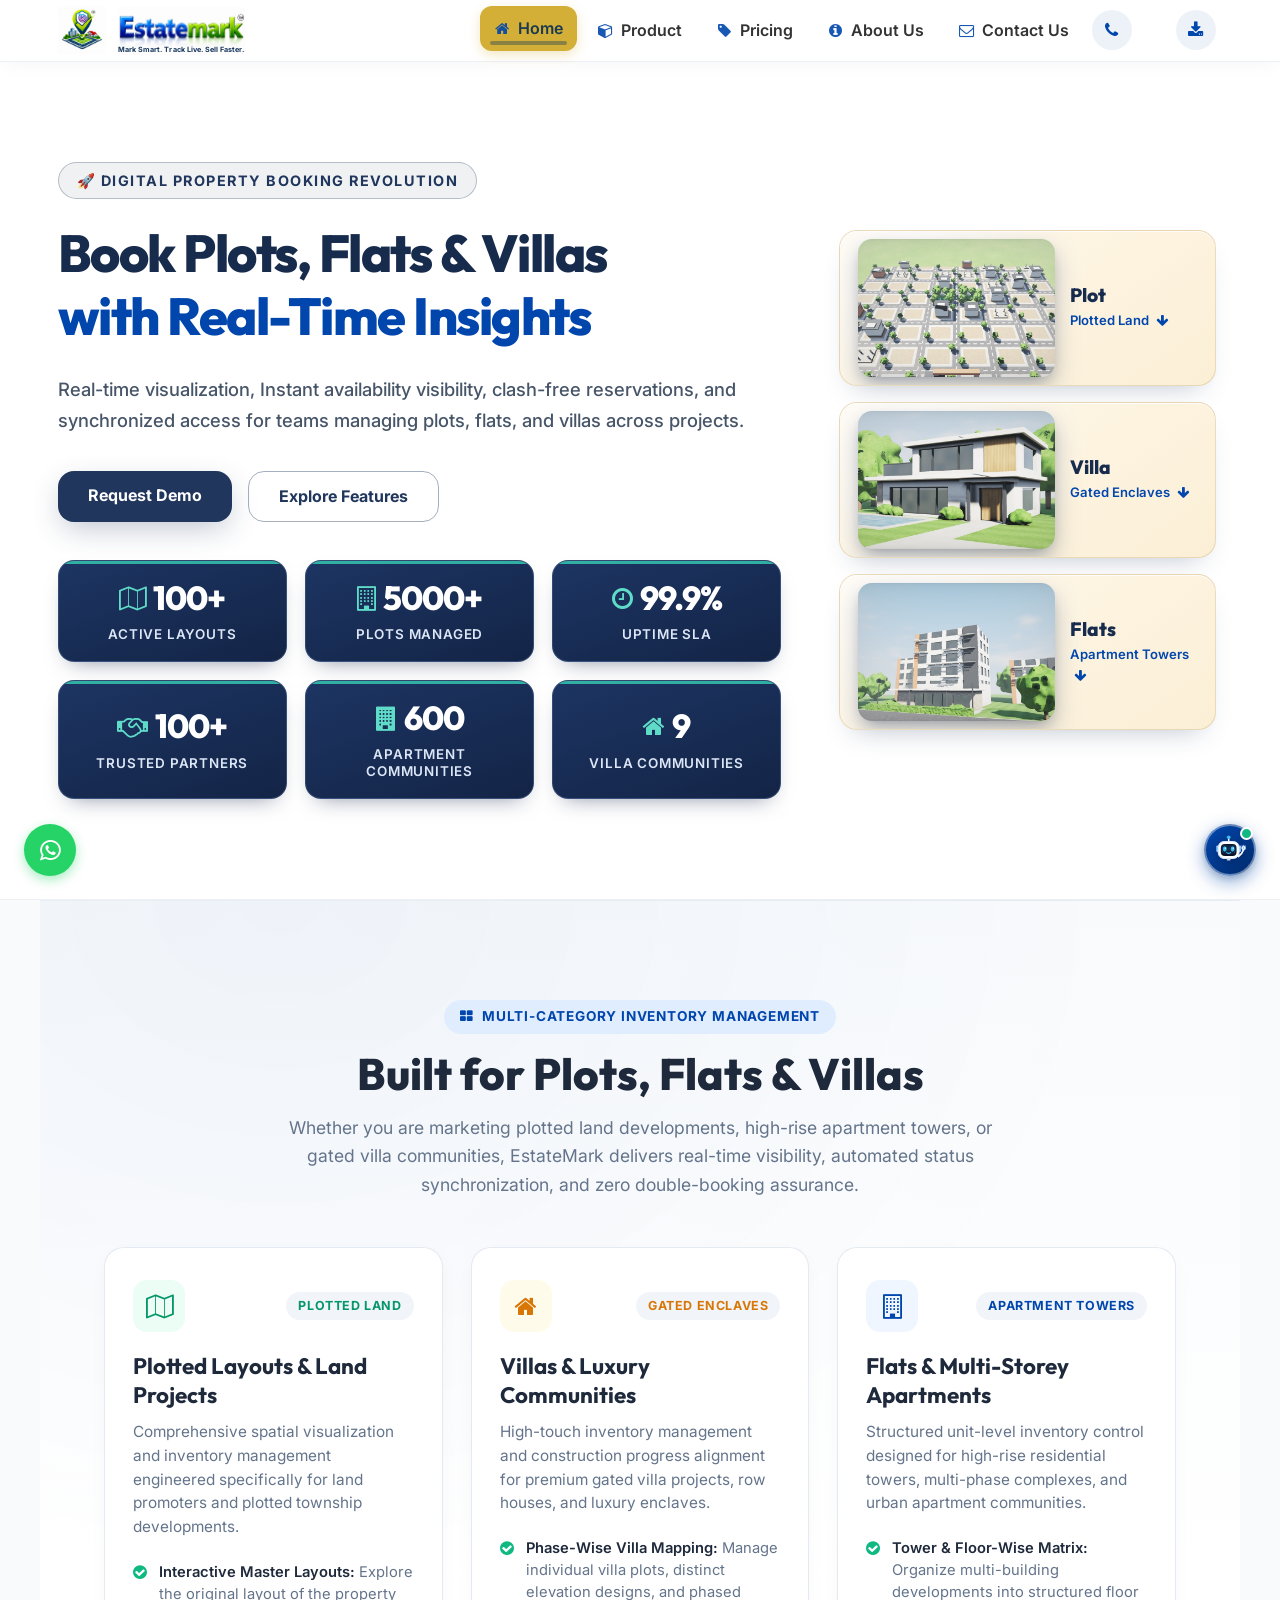
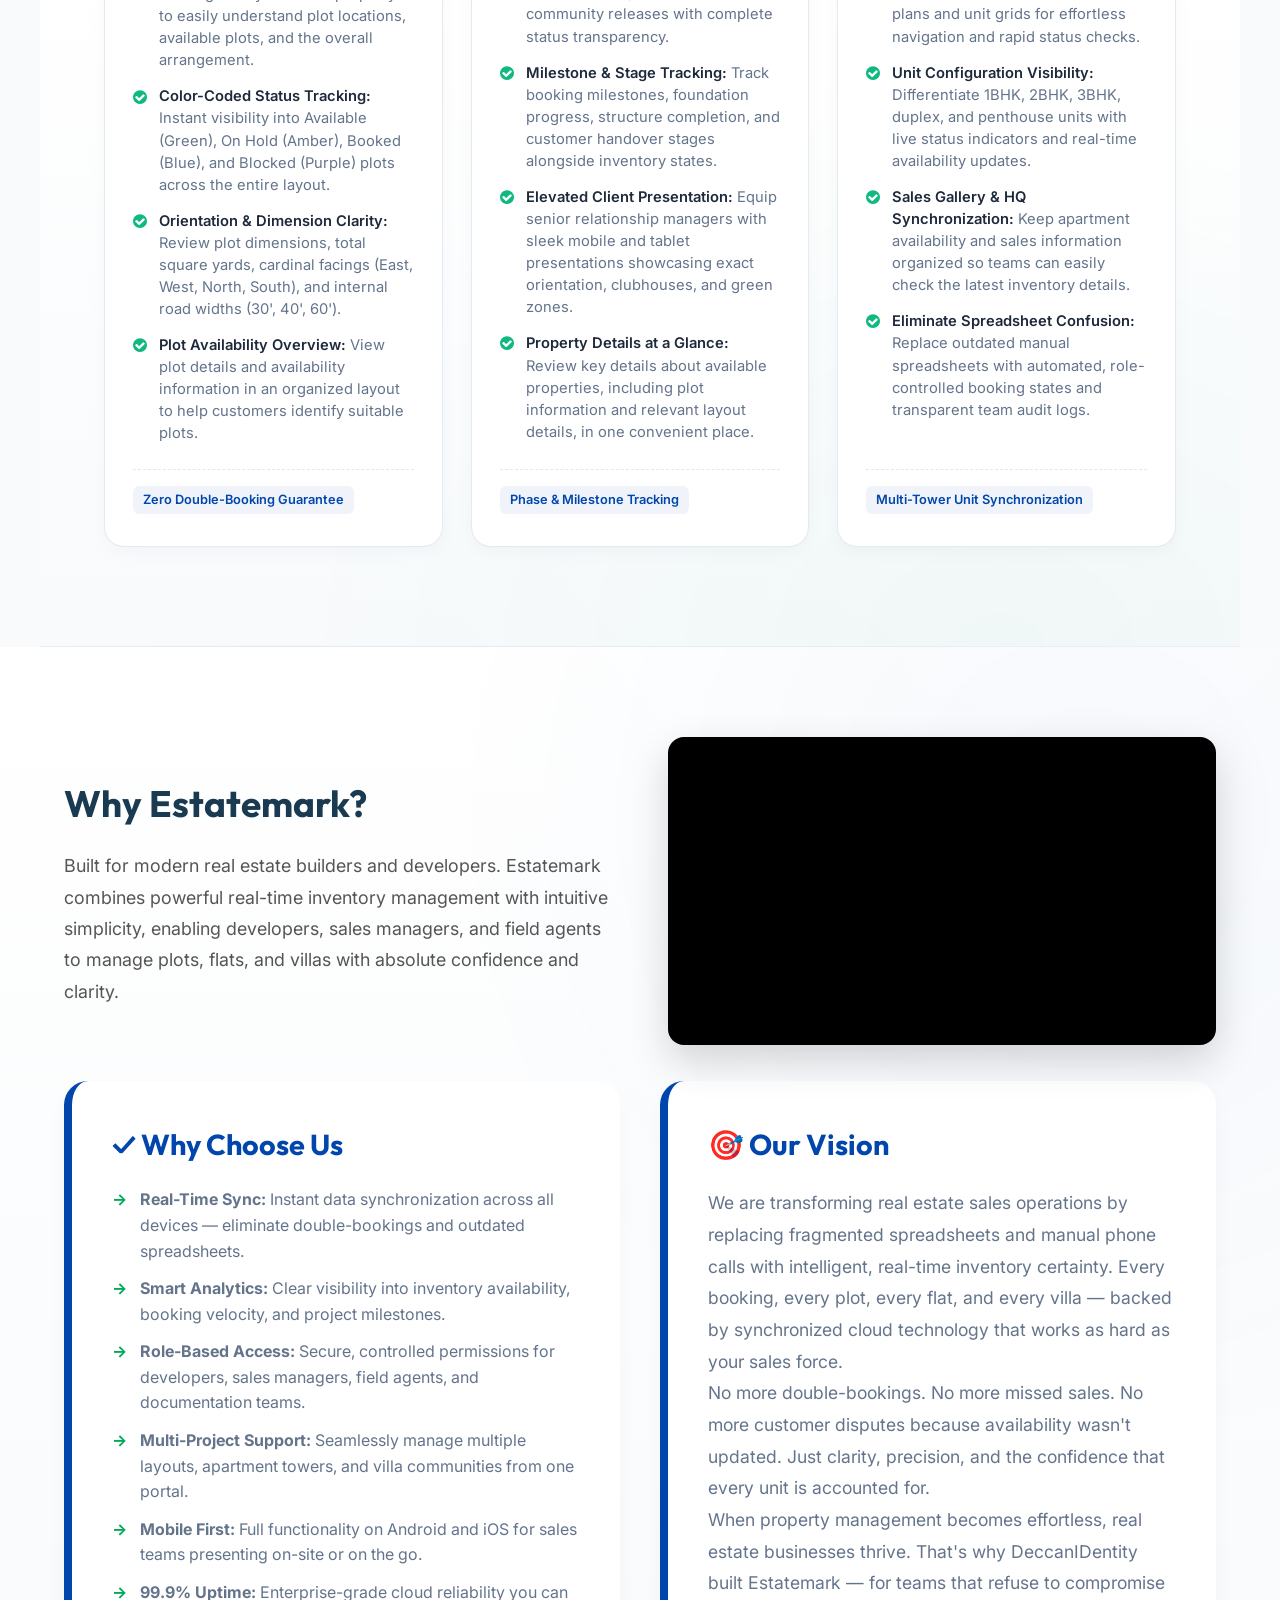
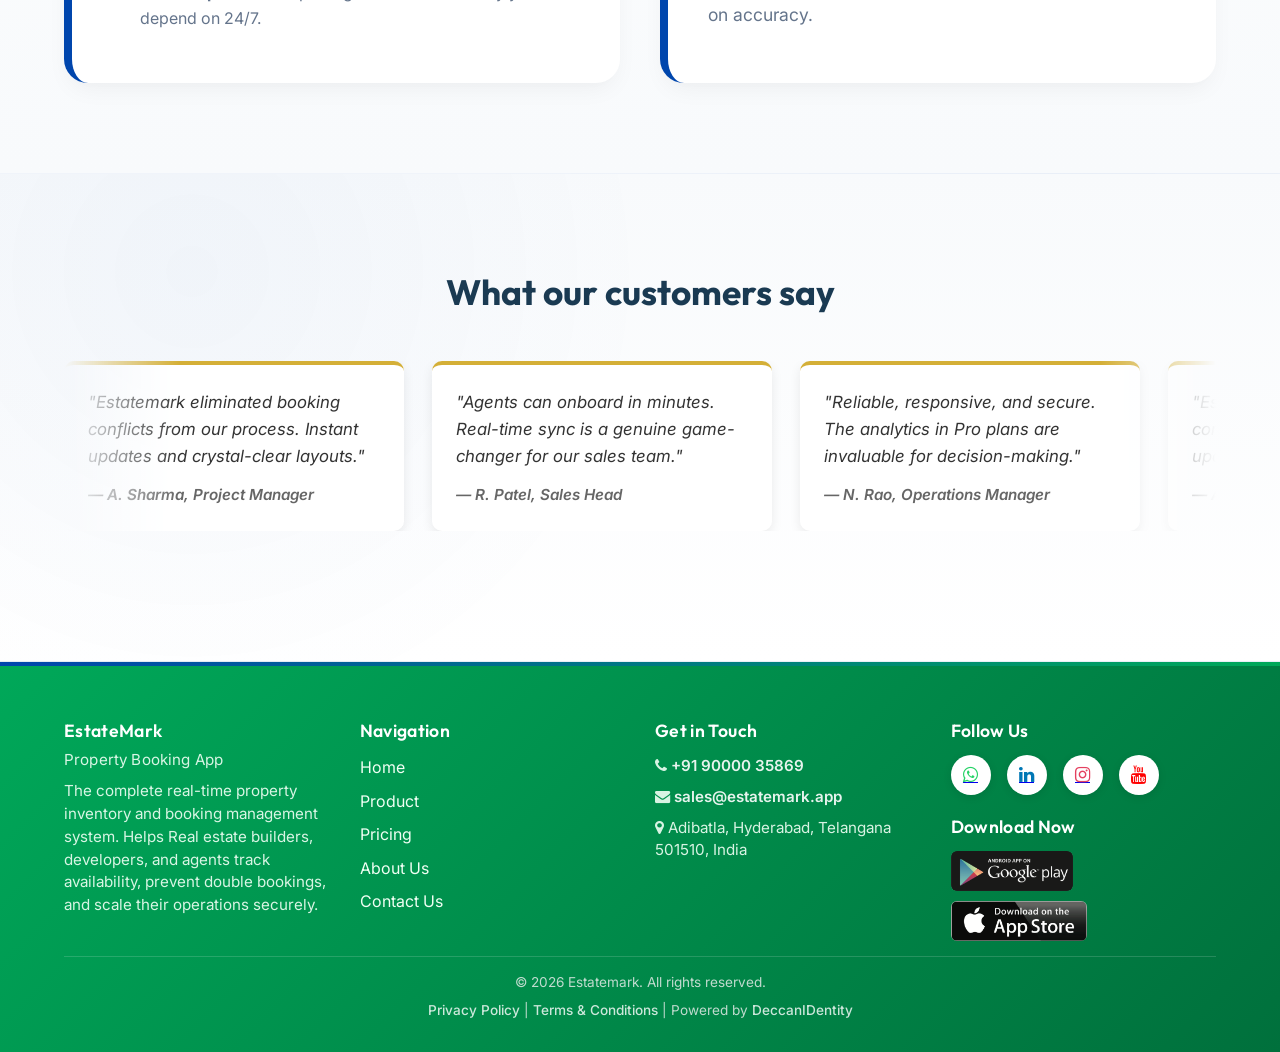
==== commit abebf866: "New Version Code : add initial pages, styling, and UI scripts for Estatemark application" ====
--- a/index.html
+++ b/index.html
@@ -1,289 +1,469 @@
-<!DOCTYPE html>
-<html lang="en">
-
-<head>
-  <meta charset="UTF-8">
-  <meta name="viewport" content="width=device-width, initial-scale=1.0">
-  <meta name="description"
-    content="Estatemark — Real-time land plot visualization, instant booking management, and multi-user synchronization. Prevent double-bookings and manage properties securely across all devices.">
-  <link rel="icon" type="image/png" sizes="192x192" href="images/logo.png">
-  <link rel="apple-touch-icon" href="images/logo.png">
-  <title>Home|Estatemark – Property Booking App</title>
-  <!-- Fonts -->
-  <link rel="preconnect" href="https://fonts.googleapis.com">
-  <link rel="preconnect" href="https://fonts.gstatic.com" crossorigin>
-  <link
-    href="https://fonts.googleapis.com/css2?family=Inter:wght@400;500;600;700&family=Outfit:wght@500;600;700;800&display=swap"
-    rel="stylesheet">
-
-  <link rel="stylesheet" href="css/estatemark_styles.css">
-  <link rel="stylesheet" href="https://cdnjs.cloudflare.com/ajax/libs/font-awesome/4.7.0/css/font-awesome.min.css">
-</head>
-
-<body>
-  <a class="skip-link" href="#main-content">Skip to content</a>
-  <!-- Header -->
-  <header>
-    <div class="container nav">
-      <div class="logo-container">
-        <img src="images/logo.png" alt="Estatemark Logo" class="logo">
-        <span class="brand-name">Estatemark</span>
-      </div>
-      <nav aria-label="Primary" role="navigation">
-        <button class="nav-toggle" aria-controls="primary-navigation" aria-expanded="false">
-          <!--<span class="sr-only">Toggle navigation</span>-->
-          <span class="hamburger" aria-hidden="true"></span>
-        </button>
-        <ul id="primary-navigation" class="nav-links">
-          <li><a href="index.html" class="active" aria-current="page">Home</a></li>
-          <li><a href="product.htm">Product</a></li>
-          <li><a href="contact.htm">Contact Us</a></li>
-        </ul>
-      </nav>
-    </div>
-  </header>
-
-  <!-- Hero Section -->
-  <main id="main-content">
-    <section class="hero" aria-labelledby="hero-title">
-      <div class="hero-content">
-        <p class="tagline">🚀 Digital Property Booking Revolution</p>
-        <h1 id="hero-title">Book Plots, Flats & Villas with <span>Real-Time Insights</span></h1>
-        <p class="subtitle">Real-time visualization, Instant availability visibility, clash-free reservations, and
-          synchronized access for teams managing plots, flats, and villas across projects.
-        </p>
-        <div class="hero-cta">
-          <a href="#"
-            onclick="openPopupArgs('https://docs.google.com/forms/u/0/d/e/1FAIpQLSf7RcqfMHILnU_fDAV8c212EniR1pbsdqpi6rxOKt4ytL_M5g/formResponse', 'entry.1639588951', 'entry.941023126', 'entry.1095327185', 'entry.1040563809', 'entry.80962579')"
-            class="cta primary">Request Demo</a>
-          <a href="product.htm" class="cta secondary">Learn More</a>
-        </div>
-        <ul class="stats" aria-label="Key metrics">
-          <li>
-            <h3>100+</h3>
-            <p>Active Layouts</p>
-          </li>
-          <li>
-            <h3>5000+</h3>
-            <p>Plots Managed</p>
-          </li>
-          <li>
-            <h3>99.9%</h3>
-            <p>Uptime SLA</p>
-          </li>
-        </ul>
-      </div>
-    </section>
-
-
-
-    <!-- Mission Section -->
-    <section class="mission">
-      <h2>Why Estatemark?</h2>
-      <div class="mission-content">
-        <p class="section-desc">
-          Built for modern real estate teams. Estatemark combines powerful functionality with elegant simplicity,
-          enabling developers, agents, and admins to manage plots with confidence and clarity.
-        </p>
-        <div class="mission-grid">
-          <div class="mission-card">
-            <h3>✓ Why Choose Us</h3>
-            <ul>
-              <li><strong>Real-Time Sync:</strong> Instant data synchronization across all devices — eliminate
-                double-bookings and outdated information.</li>
-              <li><strong>Smart Analytics:</strong> Detailed insights into availability, booking trends, and revenue
-                opportunities.</li>
-              <li><strong>Role-Based Access:</strong> Secure, controlled permissions for managers, agents, and
-                customers.</li>
-              <li><strong>Multi-Project Support:</strong> Manage unlimited layouts and thousands of plots with ease.
-              </li>
-              <li><strong>Mobile First:</strong> Full functionality on Android and iOS for teams on the go.</li>
-              <li><strong>99.9% Uptime:</strong> Enterprise-grade reliability you can depend on.</li>
-            </ul>
-          </div>
-          <div class="mission-card">
-            <h3>🎯 Our Vision</h3>
-            <p>We're transforming real estate by making property data intelligent and accessible. Every booking, every
-              plot, every decision — backed by real-time information and powered by technology that works as hard as you
-              do.</p>
-            <p>No more spreadsheets. No more confusion. No more lost sales because information wasn't available. Just
-              clarity, precision, and the confidence that every plot is accounted for and every customer is satisfied.
-            </p>
-            <p>We believe that when property management becomes effortless, businesses thrive. That's why we built
-              Estatemark — for teams that refuse to compromise on accuracy or efficiency.</p>
-          </div>
-        </div>
-      </div>
-    </section>
-
-    <!-- Testimonials (marquee-like) + YouTube demo -->
-    <section class="testimonials" aria-labelledby="testimonials-title">
-      <h2 id="testimonials-title">What our customers say</h2>
-
-      <!-- CSS-powered marquee (accessible alternative to deprecated <marquee>) -->
-      <div class="marquee" aria-hidden="false" role="region" aria-label="Customer testimonials">
-        <div class="marquee-track" aria-hidden="false">
-          <blockquote class="testimonial">
-            <p>"Estatemark eliminated booking conflicts from our process. Instant updates and crystal-clear layouts."
-            </p>
-            <cite>— A. Sharma, Project Manager</cite>
-          </blockquote>
-
-          <blockquote class="testimonial">
-            <p>"Agents can onboard in minutes. Real-time sync is a genuine game-changer for our sales team."</p>
-            <cite>— R. Patel, Sales Head</cite>
-          </blockquote>
-
-          <blockquote class="testimonial">
-            <p>"Reliable, responsive, and secure. The analytics in Pro plans are invaluable for decision-making."</p>
-            <cite>— N. Rao, Operations Manager</cite>
-          </blockquote>
-
-          <!-- Repeat items to create a continuous loop effect -->
-          <blockquote class="testimonial">
-            <p>"Estatemark eliminated booking conflicts from our process. Instant updates and crystal-clear layouts."
-            </p>
-            <cite>— A. Sharma, Project Manager</cite>
-          </blockquote>
-          <blockquote class="testimonial">
-            <p>"Agents can onboard in minutes. Real-time sync is a genuine game-changer for our sales team."</p>
-            <cite>— R. Patel, Sales Head</cite>
-          </blockquote>
-          <blockquote class="testimonial">
-            <p>"Reliable, responsive, and secure. The analytics in Pro plans are invaluable for decision-making."</p>
-            <cite>— N. Rao, Operations Manager</cite>
-          </blockquote>
-        </div>
-      </div>
-      <section class="about-video-section container">
-        <h2>About Estatemark</h2>
-        <div class="about-video-grid">
-          <div class="about-text">
-            <p>At Estatemark, we envision a future where property management is effortless, transparent, and truly
-              empowering. We're building the digital bridge between people and properties — transforming how plots,
-              flats, and villas are viewed, booked, and managed with intelligent technology and real-time cloud
-              visualization.</p>
-            <p>Estatemark simplifies every step of the property journey — from discovering available properties to
-              managing bookings, all in one seamless and trusted platform.</p>
-            <p>Our mission: Make every property smarter, every booking safer, and every decision clearer. With 99.9%
-              system availability and enterprise-grade security, you can trust us with your business.</p>
-            <a href="product.htm" class="cta secondary">Explore Features</a>
-          </div>
-          <div class="about-video">
-            <div class="video-wrapper">
-              <iframe width="560" height="315" src="https://www.youtube.com/embed/rH1fuBRE89A?si=Biarw2XI95IiJP9F"
-                title="YouTube video player" frameborder="0"
-                allow="accelerometer; autoplay; clipboard-write; encrypted-media; gyroscope; picture-in-picture; web-share"
-                referrerpolicy="strict-origin-when-cross-origin" allowfullscreen>
-              </iframe>
-            </div>
-          </div>
-        </div>
-      </section>
-
-      <!-- YouTube video (product demo) -->
-      <!--<div class="video-wrapper">
-      <div class="video-container">
-        <iframe
-          id="Estatemark-video"
-          src="https://www.youtube-nocookie.com/embed/RdUPs9e1bUk?si=x3R6FiXF7hc164qS"
-          title="youtube video player"
-          loading="lazy"
-          width="100%"
-          height="100%"
-          frameborder="0"
-          allow="accelerometer; autoplay; clipboard-write; encrypted-media; gyroscope; picture-in-picture"
-          allowfullscreen>
-        </iframe>
-      </div>
-    </div> -->
-
-
-
-
-    </section>
-
-    <!-- Floating WhatsApp quick-link -->
-    <a aria-label="Chat on WhatsApp" class="whatsapp-float"
-      href="https://wa.me/919000035869?text=Hello%20Estatemark%20team%2C%20I%20would%20like%20to%20know%20more"
-      target="_blank" rel="noopener noreferrer">
-      <i class="fa fa-whatsapp" aria-hidden="true"></i>
-    </a>
-
-
-
-    <!-- Footer -->
-  </main>
-  <footer>
-    <div class="footer-container">
-      <div class="footer-about">
-        <h3>Estatemark</h3>
-        <p>The complete real-time property inventory and booking management system. Helps builders, developers, and
-          agents track availability, prevent double bookings, and scale their operations securely.</p>
-      </div>
-      <div class="footer-links">
-        <h4>Navigation</h4>
-        <ul>
-          <li><a href="index.html">Home</a></li>
-          <li><a href="product.htm">Product</a></li>
-          <li><a href="contact.htm">Contact Us</a></li>
-        </ul>
-      </div>
-      <div class="footer-contact">
-        <h4>Get in Touch</h4>
-        <p><i class="fa fa-phone"></i> <a href="tel:+919000035869">+91 90000 35869</a></p>
-        <p><i class="fa fa-envelope"></i> <a href="mailto:info@deccanidentity.com">info@deccanidentity.com</a></p>
-        <p><i class="fa fa-map-marker"></i> Deccan IDentity Software Pvt. Ltd.<br>Hyderabad, Telangana 501510, India</p>
-      </div>
-      <div class="footer-social">
-        <h4>Follow Us</h4>
-        <div class="social-links">
-          <a href="https://wa.me/919000035869" title="WhatsApp" target="_blank" rel="noopener noreferrer"
-            aria-label="WhatsApp"><i class="fa fa-whatsapp"></i></a>
-          <a href="https://www.linkedin.com/in/deccanidentity" title="LinkedIn" target="_blank"
-            rel="noopener noreferrer" aria-label="LinkedIn"><i class="fa fa-linkedin"></i></a>
-          <a href="https://www.instagram.com/estatemark_deccanidentity" title="Instagram" target="_blank"
-            rel="noopener noreferrer" aria-label="Instagram"><i class="fa fa-instagram"></i></a>
-          <a href="https://www.youtube.com/@estatemark_dis" title="YouTube" target="_blank" rel="noopener noreferrer"
-            aria-label="YouTube"><i class="fa fa-youtube"></i></a>
-        </div>
-      </div>
-    </div>
-    <div class="footer-bottom">
-      <p class="copyright">&copy; 2026 Estatemark. All rights reserved.</p>
-      <p class="privacy">
-        <a href="privacy.htm">Privacy Policy</a> |
-        <a href="terms.htm">Terms &amp; Conditions</a>
-      </p>
-    </div>
-  </footer>
-
-  <script src="js/form-popup.js" defer></script>
-  <script src="js/site.js" defer></script>
-
-  <!-- Popup for Request Demo -->
-  <div id="popup" class="popup" aria-hidden="true" role="dialog" aria-labelledby="popup-title">
-    <div class="popup-content">
-      <button class="close-btn" onclick="closePopup()" aria-label="Close popup">&times;</button>
-      <h3 id="popup-title">Request a Demo</h3>
-      <form id="googleForm" class="open-popup-form">
-        <input type="text" id="name" class="open-popup-input" placeholder="Full Name" required>
-        <input type="tel" id="mobile" class="open-popup-input" placeholder="Mobile Number" pattern="[0-9]{10}" required>
-        <input type="email" id="email" class="open-popup-input" placeholder="Email Address" required>
-        <select id="pricingPlan" class="open-popup-input" required>
-          <option value="Free">Free</option>
-          <option value="Pro">Pro</option>
-          <option value="Pro Plus">Pro Plus</option>
-        </select>
-        <select id="platform" class="open-popup-input" required>
-          <option value="Android">Android</option>
-          <option value="iOS">iOS</option>
-        </select>
-        <button type="submit" class="open-popup-button">Submit Request</button>
-      </form>
-    </div>
-  </div>
-
-</body>
-
-</html>
+<!DOCTYPE html>
+<html lang="en">
+
+<head>
+  <meta charset="UTF-8">
+  <meta name="viewport" content="width=device-width, initial-scale=1.0">
+  <meta name="description"
+    content="Estatemark — Real-time property inventory and booking management for builders and developers. Visualize plots, flats, and villas, prevent double-bookings, and synchronize sales teams across all devices.">
+  <meta name="referrer" content="strict-origin-when-cross-origin">
+  <link rel="icon" type="image/jpeg" sizes="192x192" href="images/logo-symbol.jpg">
+  <link rel="apple-touch-icon" href="images/logo-symbol.jpg">
+  <title>Home | Estatemark – Real-Time Property Booking & Inventory Platform</title>
+
+  <!-- Google Fonts: Inter & Outfit -->
+  <link rel="preconnect" href="https://fonts.googleapis.com">
+  <link rel="preconnect" href="https://fonts.gstatic.com" crossorigin>
+  <link
+    href="https://fonts.googleapis.com/css2?family=Inter:wght@400;500;600;700&family=Outfit:wght@500;600;700;800&display=swap"
+    rel="stylesheet">
+
+  <!-- Core Stylesheet -->
+  <link rel="stylesheet" href="css/estatemark_styles.css">
+
+  <!-- Font Awesome -->
+  <link rel="stylesheet" href="https://cdnjs.cloudflare.com/ajax/libs/font-awesome/4.7.0/css/font-awesome.min.css">
+</head>
+
+<body>
+  <!-- Accessible Skip Link -->
+  <a class="skip-link" href="#main-content">Skip to content</a>
+
+  <!-- Header & Navigation -->
+  <header>
+    <div class="container nav">
+      <div class="logo-container">
+        <a href="index.html" class="logo-link">
+          <img src="images/logo-symbol.jpg" alt="Estatemark Symbol" class="logo">
+          <div class="logo-brand-wrap">
+            <img src="images/logo-name.png" alt="Estatemark" class="logo">
+            <span class="logo-tagline">Mark Smart. Track Live. Sell Faster.</span>
+          </div>
+        </a>
+      </div>
+      <nav aria-label="Primary" role="navigation">
+        <button class="nav-toggle" aria-controls="primary-navigation" aria-expanded="false" aria-label="Toggle navigation menu">
+          <span class="hamburger" aria-hidden="true"></span>
+        </button>
+        <ul id="primary-navigation" class="nav-links">
+          <li><a href="index.html" class="active" aria-current="page">Home</a></li>
+          <li><a href="product.htm">Product</a></li>
+          <li><a href="pricing.htm">Pricing</a></li>
+          <li><a href="about.htm">About Us</a></li>
+          <li><a href="contact.htm">Contact Us</a></li>
+          <li class="nav-call"><a class="nav-call-link" href="tel:+919000035869" data-tooltip="Call" aria-label="Call +91 90000 35869"><i class="fa fa-phone" aria-hidden="true"></i><span class="nav-call-number">+91 90000 35869</span></a></li>
+          <li class="nav-download"><a class="nav-download-link" href="#download" data-tooltip="Download App" aria-label="Download App"><i class="fa fa-download" aria-hidden="true"></i><span class="nav-download-text">Download App</span></a></li>
+        </ul>
+      </nav>
+    </div>
+  </header>
+
+  <!-- Main Content -->
+  <main id="main-content">
+
+    <!-- Hero Section -->
+    <section class="hero" aria-labelledby="hero-title">
+      <div class="hero-content">
+        <p class="tagline">🚀 Digital Property Booking Revolution</p>
+        <h1 id="hero-title">Book Plots, Flats &amp; Villas<br><span>with Real-Time Insights</span></h1>
+        <p class="subtitle">
+          Real-time visualization, Instant availability visibility, clash-free reservations, and
+          synchronized access for teams managing plots, flats, and villas across projects.
+        </p>
+        <div class="hero-cta">
+          <a href="#"
+            onclick="openPopupArgs('https://docs.google.com/forms/u/0/d/e/1FAIpQLSf7RcqfMHILnU_fDAV8c212EniR1pbsdqpi6rxOKt4ytL_M5g/formResponse', 'entry.1639588951', 'entry.941023126', 'entry.1095327185', 'entry.1040563809', 'entry.80962579'); return false;"
+            class="cta primary">Request Demo</a>
+          <a href="product.htm" class="cta secondary">Explore Features</a>
+        </div>
+        <ul class="stats" aria-label="Key metrics">
+          <li>
+            <h3><i class="fa fa-map-o" aria-hidden="true"></i> 100+</h3>
+            <p>Active Layouts</p>
+          </li>
+          <li>
+            <h3><i class="fa fa-building-o" aria-hidden="true"></i> 5000+</h3>
+            <p>Plots Managed</p>
+          </li>
+          <li>
+            <h3><i class="fa fa-clock-o" aria-hidden="true"></i> 99.9%</h3>
+            <p>Uptime SLA</p>
+          </li>
+          <li>
+            <h3><i class="fa fa-handshake-o" aria-hidden="true"></i> 100+</h3>
+            <p>Trusted Partners</p>
+          </li>
+          <li>
+            <h3><i class="fa fa-building" aria-hidden="true"></i> 600</h3>
+            <p>Apartment Communities</p>
+          </li>
+          <li>
+            <h3><i class="fa fa-home" aria-hidden="true"></i> 9</h3>
+            <p>Villa Communities</p>
+          </li>
+        </ul>
+      </div>
+
+      <nav class="hero-3d" aria-label="Explore property types">
+        <a class="hero-3d-card" href="#cat-plotted-land">
+          <img src="images/hero-plot.jpg" width="800" height="500" alt="Rendered aerial view of a plotted residential layout with internal roads and landscaping">
+          <span class="hero-3d-text"><strong>Plot</strong><span>Plotted Land <i class="fa fa-arrow-down" aria-hidden="true"></i></span></span>
+        </a>
+        <a class="hero-3d-card" href="#cat-gated-enclaves">
+          <img src="images/hero-villa.jpg" width="800" height="500" alt="Rendered modern two-storey villa with landscaped garden and pool">
+          <span class="hero-3d-text"><strong>Villa</strong><span>Gated Enclaves <i class="fa fa-arrow-down" aria-hidden="true"></i></span></span>
+        </a>
+        <a class="hero-3d-card" href="#cat-apartment-towers">
+          <img src="images/hero-flats.jpg" width="800" height="500" alt="Rendered modern apartment building with balconies and landscaped surroundings">
+          <span class="hero-3d-text"><strong>Flats</strong><span>Apartment Towers <i class="fa fa-arrow-down" aria-hidden="true"></i></span></span>
+        </a>
+      </nav>
+    </section>
+
+    <!-- SECTION: PLOTS, FLATS & VILLAS PROMOTIONAL CATEGORY SHOWCASE -->
+    <section class="property-categories-section container" id="property-categories" aria-labelledby="categories-heading">
+      <div class="section-header text-center">
+        <span class="section-pill"><i class="fa fa-th-large" aria-hidden="true"></i> Multi-Category Inventory Management</span>
+        <h2 id="categories-heading" class="section-title">Built for Plots, Flats &amp; Villas</h2>
+        <p class="section-desc">
+          Whether you are marketing plotted land developments, high-rise apartment towers, or gated villa communities,
+          EstateMark delivers real-time visibility, automated status synchronization, and zero double-booking assurance.
+        </p>
+      </div>
+
+      <div class="categories-grid">
+        <!-- Card 1: Plots -->
+        <article class="category-card" id="cat-plotted-land" aria-labelledby="cat-plots-title">
+          <div class="category-card-header">
+            <div class="category-icon-box plots-icon">
+              <i class="fa fa-map-o" aria-hidden="true"></i>
+            </div>
+            <span class="category-badge">Plotted Land</span>
+          </div>
+          <h3 id="cat-plots-title">Plotted Layouts &amp; Land Projects</h3>
+          <p class="category-lead">
+            Comprehensive spatial visualization and inventory management engineered specifically for land promoters and plotted township developments.
+          </p>
+          <ul class="category-features">
+            <li>
+              <i class="fa fa-check-circle" aria-hidden="true"></i>
+              <div>
+                <strong>Interactive Master Layouts:</strong>
+                <span>Explore the original layout of the property to easily understand plot locations, available plots, and the overall arrangement.</span>
+              </div>
+            </li>
+            <li>
+              <i class="fa fa-check-circle" aria-hidden="true"></i>
+              <div>
+                <strong>Color-Coded Status Tracking:</strong>
+                <span>Instant visibility into Available (Green), On Hold (Amber), Booked (Blue), and Blocked (Purple) plots across the entire layout.</span>
+              </div>
+            </li>
+            <li>
+              <i class="fa fa-check-circle" aria-hidden="true"></i>
+              <div>
+                <strong>Orientation &amp; Dimension Clarity:</strong>
+                <span>Review plot dimensions, total square yards, cardinal facings (East, West, North, South), and internal road widths (30', 40', 60').</span>
+              </div>
+            </li>
+            <li>
+              <i class="fa fa-check-circle" aria-hidden="true"></i>
+              <div>
+                <strong>Plot Availability Overview:</strong>
+                <span>View plot details and availability information in an organized layout to help customers identify suitable plots.</span>
+              </div>
+            </li>
+          </ul>
+          <div class="category-footer">
+            <span class="category-tag">Zero Double-Booking Guarantee</span>
+          </div>
+        </article>
+
+        <!-- Card 2: Villas -->
+        <article class="category-card" id="cat-gated-enclaves" aria-labelledby="cat-villas-title">
+          <div class="category-card-header">
+            <div class="category-icon-box villas-icon">
+              <i class="fa fa-home" aria-hidden="true"></i>
+            </div>
+            <span class="category-badge">Gated Enclaves</span>
+          </div>
+          <h3 id="cat-villas-title">Villas &amp; Luxury Communities</h3>
+          <p class="category-lead">
+            High-touch inventory management and construction progress alignment for premium gated villa projects, row houses, and luxury enclaves.
+          </p>
+          <ul class="category-features">
+            <li>
+              <i class="fa fa-check-circle" aria-hidden="true"></i>
+              <div>
+                <strong>Phase-Wise Villa Mapping:</strong>
+                <span>Manage individual villa plots, distinct elevation designs, and phased community releases with complete status transparency.</span>
+              </div>
+            </li>
+            <li>
+              <i class="fa fa-check-circle" aria-hidden="true"></i>
+              <div>
+                <strong>Milestone &amp; Stage Tracking:</strong>
+                <span>Track booking milestones, foundation progress, structure completion, and customer handover stages alongside inventory states.</span>
+              </div>
+            </li>
+            <li>
+              <i class="fa fa-check-circle" aria-hidden="true"></i>
+              <div>
+                <strong>Elevated Client Presentation:</strong>
+                <span>Equip senior relationship managers with sleek mobile and tablet presentations showcasing exact orientation, clubhouses, and green zones.</span>
+              </div>
+            </li>
+            <li>
+              <i class="fa fa-check-circle" aria-hidden="true"></i>
+              <div>
+                <strong>Property Details at a Glance:</strong>
+                <span>Review key details about available properties, including plot information and relevant layout details, in one convenient place.</span>
+              </div>
+            </li>
+          </ul>
+          <div class="category-footer">
+            <span class="category-tag">Phase &amp; Milestone Tracking</span>
+          </div>
+        </article>
+
+        <!-- Card 3: Flats -->
+        <article class="category-card" id="cat-apartment-towers" aria-labelledby="cat-flats-title">
+          <div class="category-card-header">
+            <div class="category-icon-box flats-icon">
+              <i class="fa fa-building-o" aria-hidden="true"></i>
+            </div>
+            <span class="category-badge">Apartment Towers</span>
+          </div>
+          <h3 id="cat-flats-title">Flats &amp; Multi-Storey Apartments</h3>
+          <p class="category-lead">
+            Structured unit-level inventory control designed for high-rise residential towers, multi-phase complexes, and urban apartment communities.
+          </p>
+          <ul class="category-features">
+            <li>
+              <i class="fa fa-check-circle" aria-hidden="true"></i>
+              <div>
+                <strong>Tower &amp; Floor-Wise Matrix:</strong>
+                <span>Organize multi-building developments into structured floor plans and unit grids for effortless navigation and rapid status checks.</span>
+              </div>
+            </li>
+            <li>
+              <i class="fa fa-check-circle" aria-hidden="true"></i>
+              <div>
+                <strong>Unit Configuration Visibility:</strong>
+                <span>Differentiate 1BHK, 2BHK, 3BHK, duplex, and penthouse units with live status indicators and real-time availability updates.</span>
+              </div>
+            </li>
+            <li>
+              <i class="fa fa-check-circle" aria-hidden="true"></i>
+              <div>
+                <strong>Sales Gallery &amp; HQ Synchronization:</strong>
+                <span>Keep apartment availability and sales information organized so teams can easily check the latest inventory details.</span>
+              </div>
+            </li>
+            <li>
+              <i class="fa fa-check-circle" aria-hidden="true"></i>
+              <div>
+                <strong>Eliminate Spreadsheet Confusion:</strong>
+                <span>Replace outdated manual spreadsheets with automated, role-controlled booking states and transparent team audit logs.</span>
+              </div>
+            </li>
+          </ul>
+          <div class="category-footer">
+            <span class="category-tag">Multi-Tower Unit Synchronization</span>
+          </div>
+        </article>
+      </div>
+    </section>
+
+    <!-- Mission & Why Choose Us Section -->
+    <section class="mission" aria-labelledby="mission-heading">
+      <div class="container">
+        <div class="mission-why-layout">
+          <div class="mission-why-left">
+            <h2 id="mission-heading">Why Estatemark?</h2>
+            <p class="section-desc">
+              Built for modern real estate builders and developers. Estatemark combines powerful real-time inventory management with intuitive simplicity,
+              enabling developers, sales managers, and field agents to manage plots, flats, and villas with absolute confidence and clarity.
+            </p>
+          </div>
+          <div class="mission-why-right">
+            <div class="mission-video-wrapper">
+              <iframe width="560" height="315" src="https://www.youtube-nocookie.com/embed/rH1fuBRE89A?rel=0"
+                title="Estatemark Product Walkthrough" frameborder="0"
+                allow="accelerometer; autoplay; clipboard-write; encrypted-media; gyroscope; picture-in-picture; web-share"
+                referrerpolicy="strict-origin-when-cross-origin" allowfullscreen>
+              </iframe>
+            </div>
+          </div>
+        </div>
+
+        <div class="mission-grid">
+          <div class="mission-card">
+            <h3>✓ Why Choose Us</h3>
+            <ul>
+              <li><strong>Real-Time Sync:</strong> Instant data synchronization across all devices &mdash; eliminate double-bookings and outdated spreadsheets.</li>
+              <li><strong>Smart Analytics:</strong> Clear visibility into inventory availability, booking velocity, and project milestones.</li>
+              <li><strong>Role-Based Access:</strong> Secure, controlled permissions for developers, sales managers, field agents, and documentation teams.</li>
+              <li><strong>Multi-Project Support:</strong> Seamlessly manage multiple layouts, apartment towers, and villa communities from one portal.</li>
+              <li><strong>Mobile First:</strong> Full functionality on Android and iOS for sales teams presenting on-site or on the go.</li>
+              <li><strong>99.9% Uptime:</strong> Enterprise-grade cloud reliability you can depend on 24/7.</li>
+            </ul>
+          </div>
+          <div class="mission-card">
+            <h3>🎯 Our Vision</h3>
+            <p>
+              We are transforming real estate sales operations by replacing fragmented spreadsheets and manual phone calls with intelligent, real-time inventory certainty.
+              Every booking, every plot, every flat, and every villa &mdash; backed by synchronized cloud technology that works as hard as your sales force.
+            </p>
+            <p>
+              No more double-bookings. No more missed sales. No more customer disputes because availability wasn't updated. Just clarity, precision, and the confidence that every unit is accounted for.
+            </p>
+            <p>
+              When property management becomes effortless, real estate businesses thrive. That's why DeccanIDentity built Estatemark &mdash; for teams that refuse to compromise on accuracy.
+            </p>
+          </div>
+        </div>
+      </div>
+    </section>
+
+    <!-- Testimonials (Accessible continuous marquee) -->
+    <section class="testimonials" aria-labelledby="testimonials-title">
+      <h2 id="testimonials-title">What our customers say</h2>
+
+      <div class="marquee" aria-hidden="false" role="region" aria-label="Customer testimonials">
+        <div class="marquee-track" aria-hidden="false">
+          <blockquote class="testimonial">
+            <p>"Estatemark eliminated booking conflicts from our process. Instant updates and crystal-clear layouts."</p>
+            <cite>&mdash; A. Sharma, Project Manager</cite>
+          </blockquote>
+
+          <blockquote class="testimonial">
+            <p>"Agents can onboard in minutes. Real-time sync is a genuine game-changer for our sales team."</p>
+            <cite>&mdash; R. Patel, Sales Head</cite>
+          </blockquote>
+
+          <blockquote class="testimonial">
+            <p>"Reliable, responsive, and secure. The analytics in Pro plans are invaluable for decision-making."</p>
+            <cite>&mdash; N. Rao, Operations Manager</cite>
+          </blockquote>
+
+          <!-- Repeat items to create a continuous loop effect -->
+          <blockquote class="testimonial">
+            <p>"Estatemark eliminated booking conflicts from our process. Instant updates and crystal-clear layouts."</p>
+            <cite>&mdash; A. Sharma, Project Manager</cite>
+          </blockquote>
+
+          <blockquote class="testimonial">
+            <p>"Agents can onboard in minutes. Real-time sync is a genuine game-changer for our sales team."</p>
+            <cite>&mdash; R. Patel, Sales Head</cite>
+          </blockquote>
+
+          <blockquote class="testimonial">
+            <p>"Reliable, responsive, and secure. The analytics in Pro plans are invaluable for decision-making."</p>
+            <cite>&mdash; N. Rao, Operations Manager</cite>
+          </blockquote>
+        </div>
+      </div>
+    </section>
+
+
+  </main>
+
+  <!-- Footer -->
+  <footer>
+    <div class="footer-container">
+      <div class="footer-about">
+        <h3>EstateMark</h3>
+        <p class="footer-subtitle">Property Booking App</p>
+        <p>
+          The complete real-time property inventory and booking management system. Helps Real estate builders, developers, and agents track availability, prevent double bookings, and scale their operations securely.
+        </p>
+      </div>
+      <div class="footer-links">
+        <h4>Navigation</h4>
+        <ul>
+          <li><a href="index.html">Home</a></li>
+          <li><a href="product.htm">Product</a></li>
+          <li><a href="pricing.htm">Pricing</a></li>
+          <li><a href="about.htm">About Us</a></li>
+          <li><a href="contact.htm">Contact Us</a></li>
+        </ul>
+      </div>
+      <div class="footer-contact">
+        <h4>Get in Touch</h4>
+        <p><i class="fa fa-phone" aria-hidden="true"></i> <a href="tel:+919000035869">+91 90000 35869</a></p>
+        <p><i class="fa fa-envelope" aria-hidden="true"></i> <a href="mailto:sales@estatemark.app">sales@estatemark.app</a></p>
+        <p><i class="fa fa-map-marker" aria-hidden="true"></i> Adibatla, Hyderabad, Telangana 501510, India</p>
+      </div>
+      <div class="footer-social">
+        <h4>Follow Us</h4>
+        <div class="social-links">
+          <!-- WhatsApp icon with tooltip: +91 81860 35869 -->
+          <div class="footer-whatsapp-wrapper">
+            <a href="https://wa.me/918186035869" class="footer-whatsapp-link" target="_blank" rel="noopener noreferrer"
+              aria-label="Contact us on WhatsApp: +91 81860 35869" id="footerWhatsappLink">
+              <i class="fa fa-whatsapp" aria-hidden="true"></i>
+              <span class="footer-whatsapp-tooltip" role="tooltip">+91 81860 35869</span>
+            </a>
+          </div>
+          <a href="https://www.linkedin.com/in/deccanidentity" title="LinkedIn" target="_blank"
+            rel="noopener noreferrer" aria-label="LinkedIn"><i class="fa fa-linkedin" aria-hidden="true"></i></a>
+          <a href="https://www.instagram.com/estatemark_deccanidentity" title="Instagram" target="_blank"
+            rel="noopener noreferrer" aria-label="Instagram"><i class="fa fa-instagram" aria-hidden="true"></i></a>
+          <a href="https://www.youtube.com/@estatemark_dis" title="YouTube" target="_blank" rel="noopener noreferrer"
+            aria-label="YouTube"><i class="fa fa-youtube" aria-hidden="true"></i></a>
+        </div>
+        <div class="footer-downloads">
+          <h4 class="footer-download-caption">Download Now</h4>
+          <div class="footer-store-badges">
+            <a class="store-badge" href="https://play.google.com/store/apps/details?id=com.estatemark.app" target="_blank" rel="noopener noreferrer" aria-label="Get it on Google Play">
+              <img src="images/GooglePlayStore_img.png" alt="Get it on Google Play">
+            </a>
+            <a class="store-badge" href="https://apps.apple.com/us/app/estatemark-property-booking/id6759548018" target="_blank" rel="noopener noreferrer" aria-label="Download on App Store">
+              <img src="images/iosStore.png" alt="Download on App Store">
+            </a>
+          </div>
+        </div>
+      </div>
+    </div>
+    <div class="footer-bottom">
+      <p class="copyright">&copy; 2026 Estatemark. All rights reserved.</p>
+      <p class="privacy">
+        <a href="privacy.htm">Privacy Policy</a> |
+        <a href="terms.htm">Terms &amp; Conditions</a> |
+        Powered by <a href="https://deccanidentity.com/" target="_blank" rel="noopener noreferrer">DeccanIDentity</a>
+      </p>
+    </div>
+  </footer>
+
+  <!-- Scripts -->
+  <script src="js/form-popup.js" defer></script>
+  <script src="js/site.js" defer></script>
+  <script src="js/floating-widgets.js" defer></script>
+
+  <!-- Popup for Request Demo -->
+  <div id="popup" class="popup" aria-hidden="true" role="dialog" aria-labelledby="popup-title">
+    <div class="popup-content">
+      <button class="close-btn" onclick="closePopup()" aria-label="Close popup">&times;</button>
+      <h3 id="popup-title">Request a Demo</h3>
+      <form id="googleForm" class="open-popup-form">
+        <input type="text" id="name" class="open-popup-input" placeholder="Full Name" required>
+        <input type="tel" id="mobile" class="open-popup-input" placeholder="Mobile Number" pattern="[0-9]{10}" required>
+        <input type="email" id="email" class="open-popup-input" placeholder="Email Address" required>
+        <select id="pricingPlan" class="open-popup-input" required>
+          <option value="Free">Free</option>
+          <option value="Pro">Pro</option>
+          <option value="Pro Plus">Pro Plus</option>
+        </select>
+        <select id="platform" class="open-popup-input" required>
+          <option value="Android">Android</option>
+          <option value="iOS">iOS</option>
+        </select>
+        <button type="submit" class="open-popup-button">Submit Request</button>
+      </form>
+    </div>
+  </div>
+
+</body>
+
+</html>
--- a/css/estatemark_styles.css
+++ b/css/estatemark_styles.css
@@ -1,1927 +1,4794 @@
-:root {
-  /* Colors */
-  --primary-color: #0046ad;
-  /* Professional Digital Blue */
-  --primary-dark: #003380;
-  --accent-color: #00a859;
-  /* Professional Brand Green */
-  --accent-light: #f0fff4;
-  /* Soft Green tint */
-  --text-main: #1e293b;
-  --text-muted: #64748b;
-  --bg-white: #ffffff;
-  --bg-light: #f8fafc;
-  --bg-gray: #f1f5f9;
-  --success: #10b981;
-
-  /* Typography */
-  --font-heading: 'Outfit', sans-serif;
-  --font-body: 'Inter', sans-serif;
-
-  /* Shadows - Much softer for airy feel */
-  --shadow-soft: 0 4px 6px -1px rgba(0, 0, 0, 0.05), 0 2px 4px -1px rgba(0, 0, 0, 0.01);
-  --shadow-md: 0 10px 25px -5px rgba(0, 0, 0, 0.05), 0 8px 10px -6px rgba(0, 0, 0, 0.01);
-  --shadow-lg: 0 20px 50px -12px rgba(0, 0, 0, 0.08);
-
-  /* Layout */
-  --transition: all 0.3s cubic-bezier(0.4, 0, 0.2, 1);
-  --radius-sm: 8px;
-  --radius-md: 16px;
-  --radius-lg: 24px;
-}
-
-* {
-  margin: 0;
-  padding: 0;
-  box-sizing: border-box;
-}
-
-html {
-  font-size: 16px;
-  scroll-behavior: smooth;
-}
-
-body {
-  font-family: var(--font-body);
-  color: var(--text-main);
-  background-color: var(--bg-light);
-  line-height: 1.6;
-  -webkit-font-smoothing: antialiased;
-  -moz-osx-font-smoothing: grayscale;
-}
-
-h1,
-h2,
-h3,
-h4,
-.brand-name {
-  font-family: var(--font-heading);
-}
-
-/* Store badges for app downloads */
-.store-badges {
-  display: flex;
-  gap: 12px;
-  align-items: center;
-  justify-content: center;
-  margin-top: 14px;
-}
-
-.store-badge img {
-  display: block;
-  height: 56px;
-  width: auto;
-  object-fit: contain;
-
-}
-
-@media (max-width: 420px) {
-  .store-badge img {
-    height: 44px;
-  }
-}
-
-
-/* Header */
-header {
-  background: var(--bg-white);
-  box-shadow: var(--shadow-soft);
-  position: sticky;
-  top: 0;
-  z-index: 1000;
-  border-bottom: 1px solid rgba(0, 0, 0, 0.05);
-}
-
-.nav {
-  display: flex;
-  justify-content: space-between;
-  align-items: center;
-  padding: 1rem 5%;
-  max-width: 1400px;
-  margin: 0 auto;
-}
-
-.logo-container {
-  display: flex;
-  align-items: center;
-  gap: 12px;
-}
-
-.logo {
-  max-height: 48px;
-  width: auto;
-}
-
-.brand-name {
-  font-size: 20px;
-  font-weight: 700;
-  color: var(--primary-color);
-  letter-spacing: -0.5px;
-}
-
-/* Slightly reduce logo on small screens so header doesn't feel crowded */
-@media (max-width: 480px) {
-  .logo {
-    max-height: 56px;
-  }
-
-  .brand-name {
-    font-size: 20px;
-  }
-}
-
-/* Accessible skip link: hidden visually but visible on keyboard focus */
-.skip-link {
-  position: absolute;
-  left: -999px;
-  top: auto;
-}
-
-.skip-link:focus {
-  left: 10px;
-  top: 10px;
-  background: #fff;
-  color: #1a3a52;
-  padding: 8px 12px;
-  border-radius: 4px;
-  box-shadow: 0 2px 6px rgba(0, 0, 0, 0.15);
-  z-index: 1000;
-}
-
-/* CTA button used in hero */
-.cta {
-  display: inline-block;
-  background: #d4af37;
-  color: #1a3a52;
-  padding: 10px 18px;
-  border-radius: 6px;
-  text-decoration: none;
-  font-weight: 600;
-}
-
-.cta:hover,
-.cta:focus {
-  opacity: 0.95;
-}
-
-/* screen-reader only helper */
-.sr-only {
-  position: absolute !important;
-  height: 1px;
-  width: 1px;
-  overflow: hidden;
-  clip: rect(1px, 1px, 1px, 1px);
-  white-space: nowrap;
-}
-
-/* Responsive navigation */
-.nav-toggle {
-  display: none;
-  background: transparent;
-  border: none;
-  cursor: pointer;
-  padding: 8px;
-}
-
-.nav-toggle .hamburger,
-.nav-toggle .hamburger::before,
-.nav-toggle .hamburger::after {
-  display: block;
-  width: 22px;
-  height: 2px;
-  background: #333;
-  border-radius: 2px;
-  position: relative;
-}
-
-.nav-toggle .hamburger::before,
-.nav-toggle .hamburger::after {
-  content: '';
-  position: absolute;
-  left: 0;
-}
-
-.nav-toggle .hamburger::before {
-  top: -7px;
-}
-
-.nav-toggle .hamburger::after {
-  top: 7px;
-}
-
-/* nav-links: default desktop layout */
-.nav-links {
-  display: flex;
-  gap: 12px;
-  align-items: center;
-  list-style: none;
-  margin: 0;
-  padding: 0;
-}
-
-.nav-links a {
-  display: inline-block;
-}
-
-/* Mobile: collapse nav into a full-width dropdown */
-@media (max-width: 768px) {
-  .nav-toggle {
-    display: block;
-  }
-
-  .nav-links {
-    display: none;
-    position: absolute;
-    left: 0;
-    right: 0;
-    top: 100%;
-    background: #fff;
-    flex-direction: column;
-    gap: 0;
-    padding: 12px 16px;
-    box-shadow: 0 6px 18px rgba(0, 0, 0, 0.08);
-  }
-
-  .nav-links.open {
-    display: flex;
-  }
-
-  nav a {
-    color: #333;
-    padding: 10px 8px;
-    display: block;
-  }
-}
-
-nav a {
-  margin: 0 12px;
-  color: #333;
-  text-decoration: none;
-  font-weight: 500;
-}
-
-nav a.active,
-nav a:hover {
-  color: #ff7a00;
-}
-
-/* Hero Section Redesign: Clean & Airy */
-.hero {
-  background: var(--bg-white);
-  color: var(--text-main);
-  text-align: center;
-  padding: clamp(80px, 15vh, 160px) 20px clamp(60px, 10vh, 120px);
-  position: relative;
-  overflow: hidden;
-}
-
-.hero::after {
-  content: '';
-  position: absolute;
-  top: 0;
-  left: 0;
-  right: 0;
-  height: 600px;
-  background: transparent;
-  /* Removed the original gradient as it's now on .hero */
-  pointer-events: none;
-}
-
-.tagline {
-  font-size: 0.9rem;
-  font-weight: 700;
-  color: var(--primary-color);
-  text-transform: uppercase;
-  letter-spacing: 1.5px;
-  margin-bottom: 20px;
-  display: inline-block;
-  padding: 8px 20px;
-  background: rgba(0, 70, 173, 0.05);
-  border-radius: 50px;
-}
-
-.hero-content h1 {
-  font-size: clamp(2.5rem, 7vw, 4.5rem);
-  line-height: 1.1;
-  margin-bottom: 24px;
-  font-weight: 800;
-  color: var(--text-main);
-  letter-spacing: -1.5px;
-}
-
-.hero-content h1 span {
-  color: var(--primary-color);
-  background: none;
-  -webkit-text-fill-color: initial;
-}
-
-.hero-content .subtitle {
-  max-width: 750px;
-  margin: 0 auto 48px;
-  font-size: clamp(1.1rem, 2.5vw, 1.35rem);
-  line-height: 1.6;
-  color: var(--text-muted);
-}
-
-.hero-cta {
-  display: flex;
-  gap: 16px;
-  justify-content: center;
-  flex-wrap: wrap;
-  margin-bottom: 80px;
-}
-
-.cta.primary {
-  background: var(--primary-color);
-  color: var(--bg-white);
-  padding: 16px 40px;
-  font-weight: 700;
-  border-radius: var(--radius-md);
-  font-size: 18px;
-  text-decoration: none;
-  box-shadow: 0 10px 30px -5px rgba(0, 70, 173, 0.3);
-  transition: var(--transition);
-}
-
-.cta.primary:hover {
-  transform: translateY(-3px);
-  background: var(--primary-dark);
-  box-shadow: 0 20px 40px -10px rgba(0, 70, 173, 0.4);
-}
-
-.cta.secondary {
-  background: var(--bg-white);
-  color: var(--primary-color);
-  border: 1px solid rgba(0, 70, 173, 0.2);
-  padding: 16px 40px;
-  font-weight: 700;
-  border-radius: var(--radius-md);
-  font-size: 18px;
-  transition: var(--transition);
-}
-
-.cta.secondary:hover {
-  background: var(--bg-light);
-  border-color: var(--primary-color);
-  transform: translateY(-3px);
-}
-
-.stats {
-  list-style: none;
-  display: flex;
-  flex-wrap: wrap;
-  justify-content: center;
-  gap: 24px;
-  padding: 20px;
-  max-width: 1100px;
-  margin: 0 auto;
-}
-
-.stats li {
-  background: var(--bg-white);
-  padding: 30px 40px;
-  border-radius: var(--radius-md);
-  box-shadow: var(--shadow-md);
-  border: 2px solid rgba(0, 70, 173, 0.12);
-  transition: var(--transition);
-  flex: 1;
-  min-width: 250px;
-  max-width: 320px;
-}
-
-.stats li:hover {
-  transform: translateY(-8px);
-  box-shadow: 0 15px 35px -5px rgba(0, 70, 173, 0.2);
-  border-color: var(--primary-color);
-}
-
-.stats h3 {
-  font-size: clamp(2.2rem, 5vw, 2.8rem);
-  margin-bottom: 4px;
-  font-weight: 800;
-  color: var(--primary-color);
-  letter-spacing: -1px;
-}
-
-.stats p {
-  font-size: 0.95rem;
-  color: var(--text-muted);
-  font-weight: 600;
-  text-transform: uppercase;
-  letter-spacing: 1px;
-}
-
-/* Features */
-.features {
-  padding: clamp(10px, 2vh, 18px);
-  /* tightened */
-  text-align: center;
-  margin-top: 0;
-  /* remove extra gap */
-}
-
-.features h2 {
-  color: #1a3a52;
-  margin-top: 0;
-  /* remove extra gap */
-  font-size: clamp(1.6rem, 4vw, 2rem);
-}
-
-.section-desc {
-  color: #555;
-  margin-bottom: clamp(24px, 5vh, 40px);
-  font-size: clamp(0.95rem, 2.5vw, 1.1rem);
-  max-width: 800px;
-  margin-left: auto;
-  margin-right: auto;
-}
-
-.feature-grid {
-  display: grid;
-  gap: clamp(16px, 3vw, 24px);
-  grid-template-columns: repeat(auto-fit, minmax(min(100%, 250px), 1fr));
-  padding: 0 max(0px, calc((100% - 1200px) / 2));
-  margin-bottom: 30px;
-}
-
-.feature-card {
-  background: var(--bg-white);
-  border-radius: 20px;
-  padding: clamp(24px, 5vw, 40px);
-  box-shadow: var(--shadow-md);
-  text-align: center;
-  border: 1px solid rgba(0, 0, 0, 0.03);
-  transition: var(--transition);
-}
-
-.feature-card:hover {
-  transform: translateY(-8px);
-  box-shadow: var(--shadow-lg);
-  border-color: var(--accent-color);
-}
-
-.feature-card h3 {
-  font-size: clamp(1.2rem, 3vw, 1.5rem);
-  margin-bottom: 12px;
-  color: var(--primary-color);
-  font-weight: 700;
-}
-
-.feature-card p {
-  font-size: clamp(0.9rem, 2.5vw, 1rem);
-  color: var(--text-muted);
-  line-height: 1.6;
-}
-
-/* Page Header */
-.page-header {
-  background: linear-gradient(135deg, #1a3a52 0%, #2c5aa0 100%);
-  color: #fff;
-  text-align: center;
-  padding: clamp(30px, 6vh, 60px) 20px;
-}
-
-.page-header h3 {
-  font-size: clamp(1.8rem, 4vw, 2.2rem);
-  margin-bottom: 0.5em;
-  line-height: 1.2;
-}
-
-.page-header p {
-  color: #f0f0f0;
-  padding-top: 8px;
-  padding-right: 8px;
-  margin-bottom: 0;
-
-  font-size: clamp(1rem, 2.5vw, 1.2rem);
-  max-width: 600px;
-  margin: 0 auto;
-}
-
-/* About */
-.about-content {
-  padding: clamp(20px, 4vh, 40px) 5%;
-  max-width: 1200px;
-  margin: 0 auto;
-}
-
-.about-content h2 {
-  color: #1a3a52;
-  margin-top: clamp(24px, 5vh, 40px);
-  font-size: clamp(1.4rem, 3.5vw, 1.8rem);
-}
-
-.about-content p {
-  font-size: clamp(0.95rem, 2.5vw, 1.1rem);
-  margin-bottom: 0.5em;
-}
-
-/* Contact */
-.contact-section {
-  display: grid;
-  grid-template-columns: 1fr 1fr;
-  gap: 50px;
-  padding: clamp(40px, 8vh, 80px) 5%;
-  max-width: 1200px;
-  margin: 0 auto;
-}
-
-.contact-info {
-  display: flex;
-  flex-direction: column;
-}
-
-.contact-info h2 {
-  color: #1a3a52;
-  font-size: clamp(1.6rem, 4vw, 2rem);
-  margin-bottom: 16px;
-}
-
-.contact-info>p {
-  color: #555;
-  font-size: clamp(0.95rem, 2.5vw, 1.1rem);
-  line-height: 1.6;
-  margin-bottom: 32px;
-}
-
-.contact-details {
-  margin-bottom: 32px;
-}
-
-.contact-details p {
-  color: #444;
-  font-size: clamp(0.95rem, 2.5vw, 1.1rem);
-  margin-bottom: 16px;
-  display: flex;
-  align-items: center;
-  gap: 12px;
-}
-
-.contact-details i {
-  color: #d4af37;
-  font-size: 18px;
-  width: 24px;
-}
-
-.contact-details a {
-  color: #2c5aa0;
-  text-decoration: none;
-  transition: color 0.3s ease;
-}
-
-.contact-details a:hover {
-  color: #d4af37;
-  text-decoration: underline;
-}
-
-.contact-benefits h3 {
-  color: #1a3a52;
-  font-size: clamp(1.2rem, 3vw, 1.4rem);
-  margin-bottom: 16px;
-  margin-top: 20px;
-}
-
-.contact-benefits ul {
-  list-style: none;
-  padding: 0;
-}
-
-.contact-benefits li {
-  color: #444;
-  font-size: clamp(0.9rem, 2.5vw, 1rem);
-  padding: 12px 0;
-  display: flex;
-  align-items: center;
-  gap: 12px;
-  border-bottom: 1px solid #e0e0e0;
-}
-
-.contact-benefits li:last-child {
-  border-bottom: none;
-}
-
-.contact-benefits span {
-  color: #d4af37;
-  font-weight: 600;
-  flex-shrink: 0;
-}
-
-.contact-form {
-  background: #f9f9f9;
-  padding: clamp(24px, 4vw, 40px);
-  border-radius: 10px;
-  box-shadow: 0 4px 12px rgba(0, 0, 0, 0.08);
-  display: flex;
-  flex-direction: column;
-}
-
-.contact-form h2 {
-  color: #1a3a52;
-  font-size: clamp(1.4rem, 3vw, 1.6rem);
-  margin-bottom: 24px;
-  margin-top: 0;
-}
-
-.contact-form input,
-.contact-form textarea {
-  width: 100%;
-  padding: 14px 16px;
-  margin-bottom: 16px;
-  border: 1px solid #ddd;
-  border-radius: 6px;
-  font-size: 16px;
-  font-family: inherit;
-  line-height: 1.4;
-  transition: border-color 0.3s ease, box-shadow 0.3s ease;
-}
-
-.contact-form input:focus,
-.contact-form textarea:focus {
-  outline: none;
-  border-color: #d4af37;
-  box-shadow: 0 0 0 3px rgba(212, 175, 55, 0.1);
-}
-
-.contact-form textarea {
-  min-height: 140px;
-  resize: vertical;
-}
-
-.contact-form button {
-  background: linear-gradient(135deg, #d4af37 0%, #e8c547 100%);
-  color: #1a3a52;
-  border: none;
-  padding: 14px 28px;
-  border-radius: 6px;
-  cursor: pointer;
-  font-size: 16px;
-  font-weight: 600;
-  width: 100%;
-  transition: all 0.3s ease;
-  margin-top: 8px;
-}
-
-.contact-form button:hover:not(:disabled) {
-  transform: translateY(-2px);
-  box-shadow: 0 6px 16px rgba(212, 175, 55, 0.3);
-}
-
-.contact-form button:disabled {
-  opacity: 0.7;
-  cursor: not-allowed;
-}
-
-.formstatus {
-  margin-top: 16px;
-  padding: 12px 16px;
-  border-radius: 6px;
-  font-size: 14px;
-  text-align: center;
-  font-weight: 500;
-}
-
-.formstatus.success {
-  background: #d4edda;
-  color: #155724;
-  border: 1px solid #c3e6cb;
-}
-
-.formstatus.error {
-  background: #f8d7da;
-  color: #721c24;
-  border: 1px solid #f5c6cb;
-}
-
-/* Contact form mobile adjustments */
-@media (max-width: 768px) {
-  .contact-section {
-    grid-template-columns: 1fr;
-    gap: 32px;
-    padding: 40px 5%;
-  }
-}
-
-#contact-Form button:hover {
-  background: #2c5aa0;
-}
-
-.contact-info h2 {
-  color: #1a3a52;
-  margin-bottom: 16px;
-  font-size: clamp(1.6rem, 4vw, 2rem);
-}
-
-.contact-info p {
-  font-size: clamp(0.95rem, 2.5vw, 1.1rem);
-  margin-bottom: 12px;
-  color: #444;
-}
-
-
-/* Mission Section */
-.mission {
-  padding: clamp(40px, 8vh, 80px) 5%;
-  text-align: center;
-  background-color: #fff;
-}
-
-.mission h2 {
-  color: #1a3a52;
-  margin-top: 0;
-  font-size: clamp(1.6rem, 4vw, 2rem);
-}
-
-.mission-content {
-  max-width: 1200px;
-  margin: 0 auto;
-}
-
-.mission .section-desc {
-  text-align: justify;
-  max-width: fit-content;
-  padding: 0 0px;
-}
-
-.mission-grid {
-  display: grid;
-  grid-template-columns: repeat(auto-fit, minmax(min(100%, 300px), 1fr));
-  gap: clamp(24px, 4vw, 40px);
-  margin-top: 40px;
-}
-
-.mission-card {
-  text-align: left;
-  padding: clamp(24px, 5vw, 40px);
-  background: var(--bg-white);
-  border-radius: 24px;
-  border-left: 8px solid var(--primary-color);
-  box-shadow: var(--shadow-md);
-  transition: var(--transition);
-}
-
-.mission-card:hover {
-  box-shadow: var(--shadow-lg);
-}
-
-.mission-card h3 {
-  color: var(--primary-color);
-  margin-bottom: 20px;
-  font-size: clamp(1.4rem, 4vw, 1.8rem);
-  font-weight: 700;
-}
-
-.mission-card p {
-  color: var(--text-muted);
-  font-size: clamp(1rem, 2.5vw, 1.1rem);
-  line-height: 1.8;
-}
-
-.mission-card ul {
-  list-style: none;
-}
-
-.mission-card li {
-  position: relative;
-  padding-left: 28px;
-  margin-bottom: 12px;
-  color: var(--text-muted);
-}
-
-.mission-card li::before {
-  content: '→';
-  position: absolute;
-  left: 0;
-  color: var(--accent-color);
-  font-weight: bold;
-}
-
-/* Pricing Plans */
-.pricing-plans {
-  padding: clamp(40px, 10vh, 80px);
-  background-color: #f0f4f8;
-  text-align: center;
-  padding-top: 1px;
-  padding-bottom: 30px;
-}
-
-.pricing-content {
-  max-width: 1200px;
-  margin: 0 auto;
-}
-
-.pricing-grid {
-  display: grid;
-  grid-template-columns: repeat(auto-fit, minmax(min(100%, 300px), 1fr));
-  gap: clamp(24px, 4vw, 40px);
-  margin-top: 40px;
-}
-
-.pricing-card {
-  text-align: left;
-  padding: clamp(32px, 5vh, 48px);
-  background: var(--bg-white);
-  border-radius: 24px;
-  border: 1px solid rgba(0, 0, 0, 0.05);
-  box-shadow: var(--shadow-md);
-  display: flex;
-  flex-direction: column;
-  transition: var(--transition);
-  position: relative;
-  overflow: hidden;
-}
-
-.pricing-card:hover {
-  transform: translateY(-10px);
-  box-shadow: var(--shadow-lg);
-  border-color: var(--accent-light);
-}
-
-.pricing-card.pricing-highlighted {
-  border: 2px solid var(--accent-color);
-  scale: 1.05;
-  z-index: 1;
-}
-
-.pricing-card.pricing-highlighted::after {
-  content: 'Most Popular';
-  position: absolute;
-  top: 15px;
-  right: -35px;
-  background: var(--accent-color);
-  color: var(--bg-white);
-  padding: 8px 45px;
-  font-size: 0.85rem;
-  font-weight: 700;
-  transform: rotate(45deg);
-  box-shadow: 0 2px 4px rgba(0, 0, 0, 0.2);
-  z-index: 10;
-}
-
-.pricing-card h2 {
-  color: var(--primary-color);
-  margin-bottom: 8px;
-  font-size: clamp(1.2rem, 3vw, 1.5rem);
-  font-weight: 800;
-}
-
-.pricing-details {
-  display: flex;
-  align-items: baseline;
-  gap: 4px;
-  margin-bottom: 32px;
-}
-
-.pricing-details span {
-  font-weight: 800;
-  color: var(--primary-color);
-  font-size: clamp(1.5rem, 4vw, 2rem);
-}
-
-.pricing-details .period {
-  font-weight: 500;
-  color: var(--text-muted);
-  font-size: 1rem;
-}
-
-.pricing-card ul {
-  list-style: none;
-  flex-grow: 1;
-  margin-bottom: 40px;
-}
-
-.pricing-card li {
-  color: var(--text-muted);
-  font-size: 1rem;
-  line-height: 1.6;
-  margin-bottom: 16px;
-  padding-left: 30px;
-  position: relative;
-}
-
-.pricing-card li::before {
-  content: '\f00c';
-  font-family: FontAwesome;
-  position: absolute;
-  left: 0;
-  color: var(--success);
-}
-
-.pricing-cta {
-  align-self: stretch;
-  padding: 16px 24px;
-  background: var(--primary-color);
-  color: var(--bg-white);
-  border: none;
-  border-radius: 12px;
-  cursor: pointer;
-  font-weight: 700;
-  font-size: 1rem;
-  text-decoration: none;
-  text-align: center;
-  transition: var(--transition);
-}
-
-.pricing-cta:hover {
-  background: var(--primary-light);
-  transform: translateY(-2px);
-  box-shadow: var(--shadow-md);
-}
-
-.pricing-cta.primary {
-  background: var(--accent-color);
-  color: var(--primary-color);
-}
-
-.pricing-cta.primary:hover {
-  background: var(--accent-light);
-}
-
-/* Downloads Section */
-.downloads-section {
-  padding: clamp(40px, 8vh, 80px) 5%;
-  background: linear-gradient(135deg, #f0f4f8 0%, #e8eef5 100%);
-  text-align: center;
-}
-
-.downloads-section h2 {
-  color: #1a3a52;
-  font-size: clamp(1.8rem, 4vw, 2.2rem);
-  margin-bottom: 12px;
-}
-
-.downloads-section .section-desc {
-  margin-bottom: 40px;
-  color: #555;
-}
-
-#price-title {
-  margin-top: 0;
-  text-align: center;
-  color: #1a3a52;
-  font-size: clamp(2rem, 5vw, 2.4rem);
-}
-
-/* Footer */
-footer {
-  background: linear-gradient(135deg, var(--accent-color) 0%, #00703c 100%);
-  color: #ffffff;
-  padding: clamp(30px, 5vh, 45px) 5% 30px;
-  position: relative;
-  overflow: hidden;
-}
-
-footer::before {
-  content: '';
-  position: absolute;
-  top: 0;
-  left: 0;
-  right: 0;
-  height: 4px;
-  background: linear-gradient(to right, var(--primary-color), var(--accent-color));
-}
-
-.footer-container {
-  display: grid;
-  grid-template-columns: repeat(auto-fit, minmax(min(100%, 180px), 1fr));
-  gap: clamp(20px, 4vw, 30px);
-  max-width: 1200px;
-  margin: 10px auto;
-}
-
-.footer-links {
-  display: flex;
-  flex-direction: column;
-}
-
-.footer-links h4 {
-  font-size: clamp(1rem, 2vw, 1.1rem);
-  margin-bottom: 10px;
-  font-weight: 600;
-  letter-spacing: 0.02em;
-}
-
-.footer-links ul {
-  list-style: none;
-  padding: 0;
-  margin: 0;
-}
-
-.footer-links li {
-  margin-bottom: 8px;
-}
-
-.footer-links a {
-  color: #f0fff4;
-  text-decoration: none;
-  font-size: clamp(0.9rem, 2.5vw, 1rem);
-  transition: color 0.3s ease;
-}
-
-.footer-links a:hover {
-  color: #ffffff;
-  text-decoration: underline;
-}
-
-.footer-about h3,
-.footer-contact h4,
-.footer-social h4 {
-  font-size: clamp(1rem, 2vw, 1.1rem);
-  margin-bottom: 10px;
-  font-weight: 600;
-  letter-spacing: 0.02em;
-}
-
-.footer-about p,
-.footer-contact p {
-  font-size: clamp(0.85rem, 1.8vw, 0.95rem);
-  line-height: 1.5;
-  margin-bottom: 8px;
-  color: #f0fff4;
-  opacity: 0.9;
-}
-
-.footer-contact a {
-  color: #ffffff;
-  text-decoration: none;
-  transition: color 0.3s ease;
-  font-weight: 600;
-}
-
-.footer-contact a:hover {
-  color: #f0fff4;
-  text-decoration: underline;
-}
-
-.social-links {
-  display: flex;
-  gap: 16px;
-}
-
-.social-links a {
-  display: inline-flex;
-  align-items: center;
-  justify-content: center;
-  width: 40px;
-  height: 40px;
-  background: #ffffff;
-  border-radius: 50%;
-  font-size: 18px;
-  transition: all 0.3s ease;
-  box-shadow: 0 2px 8px rgba(0, 0, 0, 0.1);
-}
-
-.social-links a .fa-whatsapp {
-  color: #25D366;
-}
-
-.social-links a .fa-linkedin {
-  color: #0077B5;
-}
-
-.social-links a .fa-instagram {
-  color: #E4405F;
-}
-
-.social-links a .fa-youtube {
-  color: #FF0000;
-}
-
-.social-links a:hover {
-  background: #d4af37;
-  color: #1a3a52;
-  transform: scale(1.1);
-}
-
-.footer-bottom {
-  border-top: 1px solid rgba(255, 255, 255, 0.15);
-  margin-top: 15px;
-  padding-top: 15px;
-  display: flex;
-  flex-direction: column;
-  align-items: center;
-  gap: 6px;
-}
-
-.footer-bottom p {
-  margin: 0;
-  font-size: clamp(0.75rem, 1.5vw, 0.85rem);
-  color: #f0f0f0;
-  opacity: 0.8;
-}
-
-.footer-bottom a {
-  color: #fff;
-  text-decoration: none;
-  font-weight: 500;
-  transition: opacity 0.3s ease;
-}
-
-.footer-bottom a:hover {
-  opacity: 1;
-  text-decoration: underline;
-}
-
-
-/* Modal/Popup Styles 
-.modal {
-  display: none;
-  position: fixed;
-  top: 0;
-  left: 0;
-  width: 100%;
-  height: 100%;
-  background: rgba(0, 0, 0, 0.5);
-  z-index: 1000;
-  backdrop-filter: blur(4px);
-}
-
-.modal-content {
-  position: relative;
-  background: #fff;
-  margin: 15vh auto;
-  padding: 25px;
-  width: 90%;
-  max-width: 500px;
-  border-radius: 12px;
-  box-shadow: 0 5px 15px rgba(0, 0, 0, 0.3);
-}
-
-.close-modal {
-  position: absolute;
-  right: 20px;
-  top: 15px;
-  font-size: 28px;
-  font-weight: bold;
-  color: #666;
-  cursor: pointer;
-}
-
-.close-modal:hover {
-  color: #333;
-}
-
-.modal h3 {
-  color: #007b82;
-  margin-bottom: 20px;
-  font-size: 1.4rem;
-}*/
-
-/* Form Styles 
-.app-request-form {
-  display: grid;
-  gap: 15px;
-}
-
-.form-group {
-  display: grid;
-  gap: 5px;
-}
-
-.form-group label {
-  font-weight: 500;
-  color: #333;
-}
-
-.form-group input,
-.form-group select {
-  padding: 10px;
-  border: 1px solid #ddd;
-  border-radius: 6px;
-  font-size: 16px;
-}
-
-.form-group input:focus,
-.form-group select:focus {
-  outline: none;
-  border-color: #007b82;
-  box-shadow: 0 0 0 2px rgba(0, 123, 130, 0.1);
-}*/
-
-/* Success Message 
-.success-message {
-    background-color: #4CAF50;
-    color: white;
-    padding: 20px;
-    border-radius: 8px;
-    text-align: center;
-    margin: 20px 0;
-    animation: fadeIn 0.3s ease-in;
-}
-
-@keyframes fadeIn {
-    from { opacity: 0; transform: translateY(-10px); }
-    to { opacity: 1; transform: translateY(0); }
-}*/
-
-/* Form Popup 
-.form-popup {
-    position: fixed;
-    top: 20px;
-    right: 20px;
-    z-index: 1000;
-    opacity: 0;
-    transform: translateY(-20px);
-    transition: all 0.3s ease-in-out;
-}
-
-.form-popup.show {
-    opacity: 1;
-    transform: translateY(0);
-}
-
-.popup-content {
-    background: #4CAF50;
-    color: white;
-    padding: 20px;
-    border-radius: 8px;
-    box-shadow: 0 4px 12px rgba(0,0,0,0.15);
-    position: relative;
-    min-width: 300px;
-}
-
-.popup-content h3 {
-    margin: 0 0 10px 0;
-    font-size: 1.2rem;
-}
-
-.popup-content p {
-    margin: 0;
-}
-
-.close-popup {
-    position: absolute;
-    top: 10px;
-    right: 10px;
-    font-size: 20px;
-    color: white;
-    cursor: pointer;
-    opacity: 0.8;
-}
-
-.close-popup:hover {
-    opacity: 1;
-}*/
-
-
-
-
-/* Trigger Button */
-.open-popup-btn {
-  padding: 12px 20px;
-  background: #1b7502b4;
-  color: white;
-  border: none;
-  border-radius: 8px;
-  cursor: pointer;
-  font-size: 16px;
-  transition: 0.3s;
-}
-
-.open-popup-btn:hover {
-  background: #1b7502b4;
-}
-
-/* Popup Overlay */
-.popup {
-  display: none;
-  position: fixed;
-  z-index: 9999;
-  left: 0;
-  top: 0;
-  width: 100%;
-  height: 100%;
-  background: #1b7502b4(0, 0, 0, 0.6);
-  animation: fadeIn 0.3s ease-in-out;
-}
-
-/* Popup Content */
-.popup-content {
-  background: #fff;
-  margin: 5% auto;
-  padding: 20px;
-  border-radius: 10px;
-  text-align: left;
-  width: 90%;
-  max-width: 400px;
-  box-shadow: 0 5px 15px rgba(196, 227, 19, 0.95);
-  animation: slideDown 0.3s ease;
-  position: relative;
-}
-
-/* Close Button */
-.close-btn {
-  position: absolute;
-  top: 10px;
-  right: 15px;
-  background: none;
-  border: none;
-  font-size: 20px;
-  cursor: pointer;
-  color: #000000;
-}
-
-.open-popup-form {
-  display: flex;
-  flex-direction: column;
-  gap: 12px;
-}
-
-.open-popup-input,
-.open-popup-textarea,
-.open-popup-button {
-  padding: 10px;
-  font-size: 14px;
-  border-radius: 5px;
-  border: 1px solid #ccc;
-}
-
-.open-popup-button[type="submit"] {
-  background: #1b7502b4;
-  color: white;
-  border: none;
-  cursor: pointer;
-  transition: 0.3s;
-}
-
-.open-popup-button[type="submit"]:hover {
-  background: #1b7502b4;
-}
-
-.formstatus {
-  font-size: 14px;
-}
-
-.success {
-  color: green;
-}
-
-.error {
-  color: red;
-}
-
-@keyframes fadeIn {
-  from {
-    opacity: 0;
-  }
-
-  to {
-    opacity: 1;
-  }
-}
-
-@keyframes slideDown {
-  from {
-    transform: translateY(-50px);
-    opacity: 0;
-  }
-
-  to {
-    transform: translateY(0);
-    opacity: 1;
-  }
-}
-
-/* Testimonials & marquee */
-.testimonials {
-  padding: clamp(40px, 8vh, 80px) 5%;
-  background: linear-gradient(180deg, #fff 0%, #fbfcfd 100%);
-  text-align: center;
-}
-
-.testimonials h2 {
-  color: #1a3a52;
-  font-size: clamp(1.8rem, 4vw, 2.2rem);
-  margin-bottom: 40px;
-}
-
-/* Marquee container */
-.marquee {
-  overflow: hidden;
-  --marquee-gap: 28px;
-  margin: 0 auto 40px;
-  max-width: 1200px;
-}
-
-/* Track that scrolls horizontally */
-.marquee-track {
-  display: flex;
-  gap: var(--marquee-gap);
-  animation: marquee 20s linear infinite;
-  will-change: transform;
-}
-
-/* Individual testimonial cards */
-.testimonial {
-  flex: 0 0 340px;
-  background: #ffffff;
-  border-radius: 10px;
-  padding: 24px;
-  box-shadow: 0 4px 12px rgba(0, 0, 0, 0.08);
-  text-align: left;
-  border-top: 4px solid #d4af37;
-  transition: transform 0.3s ease, box-shadow 0.3s ease;
-}
-
-.testimonial:hover {
-  transform: translateY(-4px);
-  box-shadow: 0 8px 20px rgba(0, 0, 0, 0.12);
-}
-
-.testimonial p {
-  margin: 0 0 12px;
-  color: #333;
-  font-size: clamp(0.95rem, 2.5vw, 1.05rem);
-  line-height: 1.6;
-  font-style: italic;
-}
-
-.testimonial cite {
-  color: #666;
-  font-size: clamp(0.85rem, 2vw, 0.95rem);
-  font-weight: 600;
-}
-
-/* Marquee animation */
-@keyframes marquee {
-  0% {
-    transform: translateX(0);
-  }
-
-  100% {
-    transform: translateX(calc(-50% - var(--marquee-gap)));
-  }
-}
-
-/* Pause animation on hover/focus for accessibility */
-.marquee:hover .marquee-track,
-.marquee:focus-within .marquee-track {
-  animation-play-state: paused;
-}
-
-/* Responsive video */
-.video-wrapper {
-  max-width: 960px;
-  margin: 2rem auto;
-  padding: 0 20px;
-}
-
-.video-container {
-  position: relative;
-  padding-bottom: 56.25%;
-  /* 16:9 Aspect Ratio */
-  height: 0;
-  overflow: hidden;
-}
-
-.video-container iframe {
-  position: absolute;
-  top: 0;
-  left: 0;
-  width: 100%;
-  height: 100%;
-  border: none;
-  border-radius: 8px;
-  box-shadow: 0 4px 12px rgba(0, 0, 0, 0.1);
-}
-
-/* Smaller screens adjustments */
-@media (max-width: 720px) {
-  .marquee-track {
-    gap: 16px;
-  }
-
-  .testimonial {
-    flex: 0 0 260px;
-    padding: 12px;
-  }
-
-  .video-wrapper iframe {
-    height: 260px;
-  }
-}
-
-/* Respect reduced motion */
-@media (prefers-reduced-motion: reduce) {
-  .marquee-track {
-    animation: none;
-  }
-}
-
-@import url('font-awesome.css');
-@import url('https://cdnjs.cloudflare.com/ajax/libs/font-awesome/4.7.0/css/font-awesome.min.css');
-
-.iconColor .fa {
-  color: #ee0c45;
-}
-
-.bgColor1 .fa {
-  color: #fff;
-}
-
-.about-video-section {
-  margin: 0 auto;
-  padding: clamp(40px, 8vh, 80px) 5%;
-  text-align: center;
-  background: #fff;
-}
-
-.about-video-section h2 {
-  color: #1a3a52;
-  margin-top: 0;
-  margin-bottom: 40px;
-  font-size: clamp(1.8rem, 4vw, 2.2rem);
-}
-
-.about-video-grid {
-  display: grid;
-  grid-template-columns: 1fr 1fr;
-  gap: 50px;
-  align-items: center;
-  max-width: 1200px;
-  margin: 0 auto;
-}
-
-.about-text {
-  text-align: left;
-}
-
-.about-text p {
-  font-size: clamp(0.95rem, 2.5vw, 1.1rem);
-  line-height: 1.8;
-  color: #555;
-  margin-bottom: 16px;
-}
-
-.about-text .cta {
-  display: inline-block;
-  margin-top: 16px;
-}
-
-.about-video {
-  width: 100%;
-}
-
-.video-wrapper {
-  position: relative;
-  padding-bottom: 56.25%;
-  /* 16:9 */
-  height: 0;
-  overflow: hidden;
-  border-radius: 10px;
-  box-shadow: 0 8px 24px rgba(0, 0, 0, 0.12);
-}
-
-.video-wrapper iframe {
-  position: absolute;
-  top: 0;
-  left: 0;
-  width: 100%;
-  height: 100%;
-  border: none;
-  border-radius: 10px;
-}
-
-/* Mobile responsive adjustments */
-@media (max-width: 768px) {
-  .about-video-grid {
-    grid-template-columns: 1fr;
-    gap: 32px;
-  }
-}
-
-
-
-/* ===============================
-    T&C + Privacy Policy Modal Styles
-    =============================== */
-
-/* Dark overlay */
-.modal-overlay {
-  position: fixed;
-  top: 0;
-  left: 0;
-  width: 100%;
-  height: 100%;
-  background: rgba(0, 0, 0, 0.65);
-  display: flex;
-  align-items: center;
-  justify-content: center;
-  z-index: 9999;
-  padding: 15px;
-}
-
-/* Modal box */
-.modal {
-  background: #ffffff;
-  width: 90%;
-  max-width: 750px;
-  max-height: 85vh;
-  border-radius: 12px;
-  padding: 20px;
-  overflow: hidden;
-  display: flex;
-  flex-direction: column;
-  box-shadow: 0 8px 30px rgba(0, 0, 0, 0.25);
-  animation: fadeIn 0.25s ease-out;
-}
-
-/* Header */
-.modal-header {
-  display: flex;
-  justify-content: space-between;
-  align-items: center;
-  margin-bottom: 12px;
-}
-
-.modal-header h2 {
-  margin: 0;
-  color: #1a3a52;
-  font-weight: 700;
-}
-
-/* Close button */
-.modal-header .close-btn {
-  background: transparent;
-  border: none;
-  font-size: 22px;
-  cursor: pointer;
-  color: #444;
-}
-
-.modal-header .close-btn:hover {
-  color: #000;
-}
-
-/* Scrollable content box */
-.modal-content {
-  flex: 1;
-  overflow-y: auto;
-  margin-bottom: 18px;
-  padding: 15px;
-  border: 1px solid #e1e1e1;
-  border-radius: 8px;
-  background: #fafafa;
-}
-
-/* Content Typography */
-.modal-content p,
-.modal-content li {
-  font-size: 0.95rem;
-  line-height: 1.55;
-  margin-bottom: 1rem;
-  color: #333;
-}
-
-.modal-content h3 {
-  margin-top: 1rem;
-  margin-bottom: 0.6rem;
-  color: #1a3a52;
-  font-size: 1.1rem;
-  font-weight: 600;
-}
-
-/* Footer */
-.modal-footer {
-  display: flex;
-  align-items: center;
-  justify-content: space-between;
-  gap: 12px;
-  flex-wrap: wrap;
-}
-
-/* Checkbox label */
-.modal-footer label {
-  font-size: 0.95rem;
-  color: #0c0303;
-  font-weight: 500;
-  display: flex;
-  align-items: center;
-  gap: 6px;
-}
-
-/* Primary Button */
-button {
-  background: #1a3a52;
-  color: white;
-  padding: 8px 20px;
-  border: none;
-  border-radius: 6px;
-  cursor: pointer;
-  font-size: 0.95rem;
-  transition: 0.2s;
-}
-
-button:hover:not(:disabled) {
-  background: #2c5aa0;
-}
-
-button:disabled {
-  background: #b3b3b3;
-  cursor: not-allowed;
-}
-
-/* Decline Button */
-.decline-btn {
-  background: #b71c1c;
-  color: #fff;
-  border: none;
-  padding: 8px 20px;
-  border-radius: 6px;
-  cursor: pointer;
-  font-size: 0.95rem;
-  transition: 0.2s;
-}
-
-.decline-btn:hover {
-  background: #9a1616;
-}
-
-/* Smooth animation */
-@keyframes fadeIn {
-  from {
-    opacity: 0;
-    transform: translateY(-10px);
-  }
-
-  to {
-    opacity: 1;
-    transform: translateY(0);
-  }
-}
-
-/* ============================
-    Mobile Responsive Support
-    ============================ */
-@media (max-width: 480px) {
-  .modal {
-    width: 100%;
-    padding: 15px;
-  }
-
-  .modal-content {
-    padding: 10px;
-  }
-
-  .modal-footer {
-    flex-direction: column;
-    align-items: stretch;
-  }
-
-  button,
-  .decline-btn {
-    width: 100%;
-    text-align: center;
-  }
-}
-
-
-/* Floating WhatsApp button */
-.whatsapp-float {
-  position: fixed;
-  width: 56px;
-  height: 56px;
-  bottom: 24px;
-  right: 24px;
-  background-color: #25D366;
-  color: #fff;
-  border-radius: 50%;
-  text-align: center;
-  line-height: 56px;
-  box-shadow: 0 6px 20px rgba(0, 0, 0, 0.2);
-  z-index: 9999;
-  transition: transform 150ms ease, box-shadow 150ms ease;
-}
-
-.whatsapp-float:hover,
-.whatsapp-float:focus {
-  transform: translateY(-3px);
-  box-shadow: 0 10px 30px rgba(0, 0, 0, 0.25);
-}
-
-.whatsapp-float .fa-whatsapp {
-  font-size: 22px;
-}
-
-/* Slightly smaller on very small screens */
-@media (max-width: 420px) {
-  .whatsapp-float {
-    width: 48px;
-    height: 48px;
-    line-height: 48px;
-    right: 16px;
-    bottom: 16px;
-  }
-
-  .whatsapp-float .fa-whatsapp {
-    font-size: 20px;
-  }
-}
-
-
-nav a {
-  margin: 0 6px;
-  color: #333;
-  text-decoration: none;
-  font-weight: 600;
-  padding: 10px 14px;
-  border-radius: 12px;
-  background: transparent;
-  box-shadow: none;
-  transition: background 220ms cubic-bezier(.2, .9, .2, 1),
-    color 180ms ease,
-    transform 160ms ease,
-    box-shadow 220ms ease;
-  position: relative;
-  display: inline-block;
-}
-
-nav a:focus {
-  outline: 3px solid rgba(0, 123, 130, 0.12);
-  outline-offset: 3px;
-}
-
-nav a.active,
-nav a:hover {
-  background: #d4af37;
-  color: #1a3a52;
-  box-shadow: 0 4px 12px rgba(212, 175, 55, 0.3);
-  transform: translateY(-2px);
-  transition: 0.2s;
-}
-
-nav a.active::after,
-nav a:hover::after {
-  content: '';
-  position: absolute;
-  left: 10%;
-  right: 10%;
-  bottom: 6px;
-  height: 4px;
-  background: rgba(26, 58, 82, 0.2);
-  border-radius: 2px;
-}
-
-nav a.active::after {
-  background: rgba(26, 58, 82, 0.4);
-}
-
-nav a:hover::after {
-  background: rgba(26, 58, 82, 0.3);
-}
-
-nav a:active {
-  transform: translateY(0);
-  box-shadow: 0 2px 6px rgba(212, 175, 55, 0.2);
-}
-
-/* Animations */
-@keyframes fadeInUp {
-  from {
-    opacity: 0;
-    transform: translateY(30px);
-  }
-
-  to {
-    opacity: 1;
-    transform: translateY(0);
-  }
-}
-
-.reveal {
-  animation: fadeInUp 0.8s cubic-bezier(0.4, 0, 0.2, 1) forwards;
-}
-
-.hero-content>* {
-  opacity: 0;
-  animation: fadeInUp 0.8s cubic-bezier(0.4, 0, 0.2, 1) forwards;
-}
-
-.hero-content .tagline {
-  animation-delay: 0.1s;
-}
-
-.hero-content h1 {
-  animation-delay: 0.2s;
-}
-
-.hero-content .subtitle {
-  animation-delay: 0.3s;
-}
-
-.hero-content .hero-cta {
-  animation-delay: 0.4s;
-}
-
-.hero-content .stats {
-  animation-delay: 0.5s;
-}
-
-/* Section Spacing */
-section {
-  padding: clamp(60px, 12vh, 120px) 5%;
-}
-
-.container {
-  max-width: 1200px;
-  margin: 0 auto;
-}+:root {
+  /* Colors */
+  --primary-color: #0046ad;
+  /* Professional Digital Blue */
+  --primary-dark: #003380;
+  --accent-color: #00a859;
+  /* Professional Brand Green */
+  --accent-light: #f0fff4;
+  /* Soft Green tint */
+  --text-main: #1e293b;
+  --text-muted: #64748b;
+  --bg-white: #ffffff;
+  --bg-light: #f8fafc;
+  --bg-gray: #f1f5f9;
+  --success: #10b981;
+
+  /* Typography */
+  --font-heading: 'Outfit', sans-serif;
+  --font-body: 'Inter', sans-serif;
+
+  /* Shadows - Much softer for airy feel */
+  --shadow-soft: 0 4px 6px -1px rgba(0, 0, 0, 0.05), 0 2px 4px -1px rgba(0, 0, 0, 0.01);
+  --shadow-md: 0 10px 25px -5px rgba(0, 0, 0, 0.05), 0 8px 10px -6px rgba(0, 0, 0, 0.01);
+  --shadow-lg: 0 20px 50px -12px rgba(0, 0, 0, 0.08);
+
+  /* Layout */
+  --transition: all 0.3s cubic-bezier(0.4, 0, 0.2, 1);
+  --radius-sm: 8px;
+  --radius-md: 16px;
+  --radius-lg: 24px;
+}
+
+* {
+  margin: 0;
+  padding: 0;
+  box-sizing: border-box;
+}
+
+html {
+  font-size: 16px;
+  scroll-behavior: smooth;
+}
+
+body {
+  font-family: var(--font-body);
+  color: var(--text-main);
+  background-color: #f8fafc;
+  line-height: 1.6;
+  -webkit-font-smoothing: antialiased;
+  -moz-osx-font-smoothing: grayscale;
+  overflow-x: hidden;
+}
+
+
+
+h1,
+h2,
+h3,
+h4,
+.brand-name {
+  font-family: var(--font-heading);
+}
+
+/* Store badges for app downloads */
+.store-badges {
+  display: flex;
+  gap: 12px;
+  align-items: center;
+  justify-content: center;
+  margin-top: 14px;
+}
+
+.store-badge img {
+  display: block;
+  height: 56px;
+  width: auto;
+  object-fit: contain;
+
+}
+
+@media (max-width: 420px) {
+  .store-badge img {
+    height: 44px;
+  }
+}
+
+
+/* Header with Frosted Glass Layout */
+header {
+  background: rgba(255, 255, 255, 0.96);
+  backdrop-filter: blur(14px);
+  -webkit-backdrop-filter: blur(14px);
+  box-shadow: 0 4px 20px -2px rgba(0, 0, 0, 0.04);
+  position: sticky;
+  top: 0;
+  z-index: 1000;
+  border-bottom: 1px solid rgba(0, 70, 173, 0.08);
+}
+
+.nav {
+  display: flex;
+  justify-content: space-between;
+  align-items: center;
+  padding: 0.4rem 5%;
+  max-width: 1400px;
+  margin: 0 auto;
+}
+
+.logo-container {
+  display: flex;
+  align-items: center;
+  gap: 12px;
+}
+
+.logo {
+  max-height: 48px;
+  width: auto;
+}
+
+.brand-name {
+  font-size: 20px;
+  font-weight: 700;
+  color: var(--primary-color);
+  letter-spacing: -0.5px;
+}
+
+.brand-name::after {
+  content: "™";
+  font-size: 0.5em;
+  font-weight: 600;
+  letter-spacing: 0;
+  vertical-align: super;
+  margin-left: 0.12em;
+  line-height: 0;
+}
+
+/* Slightly reduce logo on small screens so header doesn't feel crowded */
+@media (max-width: 480px) {
+  .logo {
+    max-height: 56px;
+  }
+
+  .brand-name {
+    font-size: 20px;
+  }
+}
+
+/* Accessible skip link: hidden visually but visible on keyboard focus */
+.skip-link {
+  position: absolute;
+  left: -999px;
+  top: auto;
+}
+
+.skip-link:focus {
+  left: 10px;
+  top: 10px;
+  background: #fff;
+  color: #1a3a52;
+  padding: 8px 12px;
+  border-radius: 4px;
+  box-shadow: 0 2px 6px rgba(0, 0, 0, 0.15);
+  z-index: 1000;
+}
+
+/* CTA button used in hero */
+.cta {
+  display: inline-block;
+  background: #d4af37;
+  color: #1a3a52;
+  padding: 10px 18px;
+  border-radius: 6px;
+  text-decoration: none;
+  font-weight: 600;
+}
+
+.cta:hover,
+.cta:focus {
+  opacity: 0.95;
+}
+
+/* screen-reader only helper */
+.sr-only {
+  position: absolute !important;
+  height: 1px;
+  width: 1px;
+  overflow: hidden;
+  clip: rect(1px, 1px, 1px, 1px);
+  white-space: nowrap;
+}
+
+/* Responsive navigation */
+.nav-toggle {
+  display: none;
+  background: transparent;
+  border: none;
+  cursor: pointer;
+  padding: 8px;
+}
+
+.nav-toggle .hamburger,
+.nav-toggle .hamburger::before,
+.nav-toggle .hamburger::after {
+  display: block;
+  width: 22px;
+  height: 2px;
+  background: #333;
+  border-radius: 2px;
+  position: relative;
+}
+
+.nav-toggle .hamburger::before,
+.nav-toggle .hamburger::after {
+  content: '';
+  position: absolute;
+  left: 0;
+}
+
+.nav-toggle .hamburger::before {
+  top: -7px;
+}
+
+.nav-toggle .hamburger::after {
+  top: 7px;
+}
+
+/* nav-links: default desktop layout */
+.nav-links {
+  display: flex;
+  gap: 12px;
+  align-items: center;
+  list-style: none;
+  margin: 0;
+  padding: 0;
+}
+
+.nav-links a {
+  display: inline-block;
+}
+
+/* Mobile/tablet: collapse nav into a full-width dropdown (breakpoint raised: nav now has more items) */
+@media (max-width: 1024px) {
+  .nav-toggle {
+    display: block;
+  }
+
+  .nav-links {
+    display: none;
+    position: absolute;
+    left: 0;
+    right: 0;
+    top: 100%;
+    background: #fff;
+    flex-direction: column;
+    gap: 0;
+    padding: 12px 16px;
+    box-shadow: 0 6px 18px rgba(0, 0, 0, 0.08);
+  }
+
+  .nav-links.open {
+    display: flex;
+  }
+
+  nav a {
+    color: #333;
+    padding: 10px 8px;
+    display: block;
+  }
+}
+
+nav a {
+  margin: 0 12px;
+  color: #333;
+  text-decoration: none;
+  font-weight: 500;
+}
+
+nav a.active,
+nav a:hover {
+  color: #ff7a00;
+}
+
+/* Hero Section Redesign: Architectural Canvas */
+.hero {
+  background: linear-gradient(135deg, #FBF3E4 0%, #F6E9D0 100%);
+  color: var(--text-main);
+  text-align: left;
+  display: grid;
+  grid-template-columns: minmax(0, 1.15fr) minmax(0, 0.85fr);
+  align-items: center;
+  gap: clamp(20px, 3vw, 48px);
+  /* whole hero (text, 6 metric cards, 3 visuals) fits the first desktop viewport */
+  min-height: calc(100vh - var(--header-h, 62px));
+  min-height: calc(100svh - var(--header-h, 62px));
+  padding: clamp(14px, 2.6vh, 36px) clamp(20px, 4.5vw, 72px);
+  position: relative;
+  overflow: hidden;
+  border-bottom: 1px solid rgba(32, 54, 92, 0.10);
+}
+
+.hero-content {
+  max-width: 760px;
+  margin: 0;
+}
+
+.tagline {
+  font-size: 0.9rem;
+  font-weight: 700;
+  color: #20365C;
+  text-transform: uppercase;
+  letter-spacing: 1.5px;
+  margin: 0 0 clamp(8px, 1.8vh, 16px);
+  display: inline-block;
+  padding: 6px 18px;
+  background: rgba(32, 54, 92, 0.07);
+  border: 1px solid rgba(32, 54, 92, 0.28);
+  border-radius: 50px;
+}
+
+.hero-content h1 {
+  font-size: clamp(1.85rem, 4.6vw, 3.25rem);
+  line-height: 1.2;
+  margin: 0 0 clamp(10px, 2.2vh, 20px);
+  font-weight: 800;
+  color: #172B4D;
+  letter-spacing: -1.5px;
+}
+
+.hero-content h1 span {
+  color: var(--primary-color);
+  background: none;
+  -webkit-text-fill-color: initial;
+}
+
+.hero-content .subtitle {
+  max-width: 720px;
+  margin: 0 0 clamp(14px, 3vh, 28px);
+  font-size: clamp(1rem, 2vw, 1.15rem);
+  line-height: 1.65;
+  color: #475569;
+  font-weight: 500;
+  opacity: 1;
+}
+
+.hero-cta {
+  display: flex;
+  gap: 14px;
+  justify-content: flex-start;
+  flex-wrap: wrap;
+  margin-bottom: clamp(16px, 3.2vh, 32px);
+}
+
+.cta.primary {
+  background: var(--primary-color);
+  color: var(--bg-white);
+  padding: 12px 30px;
+  font-weight: 700;
+  border-radius: var(--radius-md);
+  font-size: 16px;
+  text-decoration: none;
+  box-shadow: 0 10px 30px -5px rgba(0, 70, 173, 0.3);
+  transition: var(--transition);
+}
+
+.cta.primary:hover {
+  transform: translateY(-3px);
+  background: var(--primary-dark);
+  box-shadow: 0 20px 40px -10px rgba(0, 70, 173, 0.4);
+}
+
+.cta.secondary {
+  background: var(--bg-white);
+  color: var(--primary-color);
+  border: 1px solid rgba(0, 70, 173, 0.2);
+  padding: 12px 30px;
+  font-weight: 700;
+  border-radius: var(--radius-md);
+  font-size: 16px;
+  transition: var(--transition);
+}
+
+.cta.secondary:hover {
+  background: var(--bg-light);
+  border-color: var(--primary-color);
+  transform: translateY(-3px);
+}
+
+/* Hero colour palette (scoped to the hero only; colours only, no layout changes) */
+.hero .cta.primary {
+  background: #20365C;
+  color: #FFFFFF;
+  box-shadow: 0 10px 30px -5px rgba(32, 54, 92, 0.30);
+}
+
+.hero .cta.primary:hover {
+  background: #172B4D;
+  box-shadow: 0 20px 40px -10px rgba(32, 54, 92, 0.40);
+}
+
+.hero .cta.secondary {
+  background: transparent;
+  color: #20365C;
+  border-color: rgba(32, 54, 92, 0.40);
+}
+
+.hero .cta.secondary:hover {
+  background: rgba(32, 54, 92, 0.07);
+  border-color: #20365C;
+}
+
+.stats {
+  list-style: none;
+  display: grid;
+  grid-template-columns: repeat(3, minmax(0, 1fr));
+  align-items: stretch;
+  gap: clamp(10px, 1.8vh, 16px) clamp(10px, 1.4vw, 16px);
+  padding: 0;
+  max-width: 100%;
+  margin: 0;
+  width: 100%;
+}
+
+.stats li {
+  background: #20365C;
+  padding: clamp(12px, 2vh, 20px) 14px;
+  border-radius: var(--radius-md);
+  box-shadow: 0 10px 24px -8px rgba(32, 54, 92, 0.35);
+  border: 1px solid rgba(199, 213, 232, 0.18);
+  transition: var(--transition);
+  min-width: 0;
+  display: flex;
+  flex-direction: column;
+  justify-content: center;
+  position: relative;
+  overflow: hidden;
+  box-sizing: border-box;
+}
+
+.stats li::before {
+  content: '';
+  position: absolute;
+  top: 0;
+  left: 0;
+  right: 0;
+  height: 3px;
+  background: #35C6B0;
+  opacity: 0.85;
+}
+
+.stats li:hover {
+  transform: translateY(-6px);
+  box-shadow: 0 20px 36px -8px rgba(32, 54, 92, 0.45);
+  border-color: #35C6B0;
+}
+
+.stats h3,
+.stats .stat-icon {
+  display: flex;
+  align-items: center;
+  justify-content: center;
+  gap: 8px;
+  font-family: var(--font-heading);
+  font-size: clamp(1.5rem, 2.6vw, 2.1rem);
+  margin: 0 0 clamp(4px, 1vh, 10px);
+  font-weight: 800;
+  color: #FFFFFF;
+  letter-spacing: -1px;
+  line-height: 1.15;
+}
+
+.stats h3 i,
+.stats .stat-icon i {
+  font-size: clamp(1.1rem, 2vw, 1.5rem);
+  color: #35C6B0;
+  flex-shrink: 0;
+}
+
+.stats p {
+  font-size: clamp(0.72rem, 1.05vw, 0.85rem);
+  color: #C7D5E8;
+  font-weight: 600;
+  text-transform: uppercase;
+  letter-spacing: 0.8px;
+  margin: 0;
+  text-align: center;
+  line-height: 1.25;
+}
+
+@media (max-width: 640px) {
+  .hero-content h1 {
+    margin-bottom: 1rem;
+  }
+
+  .hero-content .subtitle {
+    margin-bottom: 1.5rem;
+  }
+
+  .hero-cta {
+    margin-bottom: 1.5rem;
+  }
+
+  .stats {
+    grid-template-columns: repeat(2, minmax(0, 1fr));
+  }
+}
+
+/* Features */
+.features {
+  padding: clamp(10px, 2vh, 18px);
+  /* tightened */
+  text-align: center;
+  margin-top: 0;
+  /* remove extra gap */
+}
+
+.features h2 {
+  color: #1a3a52;
+  margin-top: 0;
+  /* remove extra gap */
+  font-size: clamp(1.6rem, 4vw, 2rem);
+}
+
+.section-desc {
+  color: #555;
+  margin-bottom: clamp(24px, 5vh, 40px);
+  font-size: clamp(0.95rem, 2.5vw, 1.1rem);
+  max-width: 800px;
+  margin-left: auto;
+  margin-right: auto;
+}
+
+.feature-grid {
+  display: grid;
+  gap: clamp(16px, 3vw, 24px);
+  grid-template-columns: repeat(auto-fit, minmax(min(100%, 250px), 1fr));
+  padding: 0 max(0px, calc((100% - 1200px) / 2));
+  margin-bottom: 30px;
+}
+
+.feature-card {
+  background: var(--bg-white);
+  border-radius: 20px;
+  padding: clamp(24px, 5vw, 40px);
+  box-shadow: var(--shadow-md);
+  text-align: center;
+  border: 1px solid rgba(0, 0, 0, 0.03);
+  transition: var(--transition);
+}
+
+.feature-card:hover {
+  transform: translateY(-8px);
+  box-shadow: var(--shadow-lg);
+  border-color: var(--accent-color);
+}
+
+.feature-card h3 {
+  font-size: clamp(1.2rem, 3vw, 1.5rem);
+  margin-bottom: 12px;
+  color: var(--primary-color);
+  font-weight: 700;
+}
+
+.feature-card p {
+  font-size: clamp(0.9rem, 2.5vw, 1rem);
+  color: var(--text-muted);
+  line-height: 1.6;
+}
+
+/* Product page: Features section (scoped to .features so the mobile-app card is untouched) */
+.features .section-desc {
+  /* the later global .section-desc rule zeroes the bottom margin, which let hovered cards touch the subtitle */
+  margin-bottom: clamp(28px, 4vh, 40px);
+}
+
+.features .feature-grid {
+  /* 6 cards: 3 x 2 on desktop, 2 columns on tablets, 1 on phones */
+  grid-template-columns: repeat(auto-fit, minmax(min(100%, 300px), 1fr));
+}
+
+.features .feature-card {
+  background: #E6F4F1;
+  transition: transform 0.25s ease, box-shadow 0.25s ease, border-color 0.25s ease, background-color 0.25s ease;
+}
+
+.features .feature-card:hover,
+.features .feature-card:focus-within {
+  transform: translateY(-3px);
+  background: #D5EDE7;
+  box-shadow: 0 6px 16px rgba(15, 23, 42, 0.10);
+}
+
+.features .feature-card:focus-within {
+  outline: 2px solid var(--primary-color);
+  outline-offset: 3px;
+}
+
+@media (prefers-reduced-motion: reduce) {
+  .features .feature-card {
+    transition: box-shadow 0.01s linear, border-color 0.01s linear, background-color 0.01s linear;
+  }
+
+  .features .feature-card:hover,
+  .features .feature-card:focus-within {
+    transform: none;
+  }
+}
+
+/* Page Header */
+.page-header {
+  background: linear-gradient(135deg, #1a3a52 0%, #2c5aa0 100%);
+  color: #fff;
+  text-align: center;
+  padding: clamp(30px, 6vh, 60px) 20px;
+}
+
+.page-header h1,
+.page-header h3 {
+  font-size: clamp(1.8rem, 4vw, 2.2rem);
+  margin-bottom: 0.5em;
+  line-height: 1.2;
+}
+
+.page-header p {
+  color: #f0f0f0;
+  padding-top: 8px;
+  padding-right: 8px;
+  margin-bottom: 0;
+
+  font-size: clamp(1rem, 2.5vw, 1.2rem);
+  max-width: 600px;
+  margin: 0 auto;
+}
+
+/* Product page first screen: original gradient banner + benefit tabs, sized so the Features section starts below the fold */
+.product-first-screen {
+  min-height: calc(100vh - 62px);
+  min-height: calc(100svh - 62px);
+  display: flex;
+  flex-direction: column;
+}
+
+.hero-benefits {
+  flex: 1;
+  display: flex;
+  align-items: center;
+  justify-content: center;
+  padding: clamp(16px, 3vh, 32px) 20px;
+}
+
+.hero-points {
+  list-style: none;
+  margin: 0 auto;
+  padding: 0;
+  width: 100%;
+  max-width: 920px;
+  display: grid;
+  grid-template-columns: repeat(2, 1fr);
+  gap: 14px 16px;
+  text-align: left;
+}
+
+.hero-points li {
+  display: flex;
+  align-items: flex-start;
+  gap: 14px;
+  padding: 14px 18px;
+  background: #F0EAFE;
+  border: 1px solid rgba(109, 79, 194, 0.16);
+  border-radius: 14px;
+  transition: transform 0.25s ease, box-shadow 0.25s ease, background-color 0.25s ease, border-color 0.25s ease;
+}
+
+.hero-points li:hover,
+.hero-points li:focus-within {
+  transform: translateY(-3px);
+  background: #E8DEFC;
+  border-color: rgba(109, 79, 194, 0.32);
+  box-shadow: 0 6px 16px rgba(76, 52, 150, 0.14);
+}
+
+.hero-points li:focus-within {
+  outline: 2px solid #6d4fc2;
+  outline-offset: 3px;
+}
+
+.hero-points li:last-child {
+  grid-column: 1 / -1;
+}
+
+.hero-point-icon {
+  flex: 0 0 40px;
+  width: 40px;
+  height: 40px;
+  display: flex;
+  align-items: center;
+  justify-content: center;
+  border-radius: 50%;
+  background: rgba(109, 79, 194, 0.12);
+  color: #6d4fc2;
+  font-size: 1.15rem;
+}
+
+.hero-point-text strong {
+  display: block;
+  font-size: 1rem;
+  font-weight: 600;
+  line-height: 1.3;
+  color: #1e293b;
+}
+
+.hero-point-text span {
+  display: block;
+  margin-top: 2px;
+  font-size: 0.92rem;
+  line-height: 1.45;
+  color: #475569;
+}
+
+@media (max-width: 768px) {
+  .product-first-screen {
+    min-height: calc(100vh - 70px);
+    min-height: calc(100svh - 70px);
+  }
+
+  .hero-points {
+    grid-template-columns: 1fr;
+  }
+}
+
+@media (prefers-reduced-motion: reduce) {
+  .hero-points li {
+    transition: box-shadow 0.01s linear, background-color 0.01s linear, border-color 0.01s linear;
+  }
+
+  .hero-points li:hover,
+  .hero-points li:focus-within {
+    transform: none;
+  }
+}
+
+/* About */
+.about-content {
+  padding: clamp(20px, 4vh, 40px) 5%;
+  max-width: 1200px;
+  margin: 0 auto;
+}
+
+.about-content h2 {
+  color: #1a3a52;
+  margin-top: clamp(24px, 5vh, 40px);
+  font-size: clamp(1.4rem, 3.5vw, 1.8rem);
+}
+
+.about-content p {
+  font-size: clamp(0.95rem, 2.5vw, 1.1rem);
+  margin-bottom: 0.5em;
+}
+
+/* Contact */
+.contact-section {
+  display: grid;
+  grid-template-columns: 1fr 1fr;
+  gap: 50px;
+  padding: clamp(40px, 8vh, 80px) 5%;
+  max-width: 1200px;
+  margin: 0 auto;
+}
+
+.contact-info {
+  display: flex;
+  flex-direction: column;
+}
+
+.contact-info h2 {
+  color: #1a3a52;
+  font-size: clamp(1.6rem, 4vw, 2rem);
+  margin-bottom: 16px;
+}
+
+.contact-info>p {
+  color: #555;
+  font-size: clamp(0.95rem, 2.5vw, 1.1rem);
+  line-height: 1.6;
+  margin-bottom: 32px;
+}
+
+.contact-details {
+  margin-bottom: 32px;
+}
+
+.contact-details p {
+  color: #444;
+  font-size: clamp(0.95rem, 2.5vw, 1.1rem);
+  margin-bottom: 16px;
+  display: flex;
+  align-items: center;
+  gap: 12px;
+}
+
+.contact-details i {
+  color: #d4af37;
+  font-size: 18px;
+  width: 24px;
+}
+
+.contact-details a {
+  color: #2c5aa0;
+  text-decoration: none;
+  transition: color 0.3s ease;
+}
+
+.contact-details a:hover {
+  color: #d4af37;
+  text-decoration: underline;
+}
+
+.contact-benefits h3 {
+  color: #1a3a52;
+  font-size: clamp(1.2rem, 3vw, 1.4rem);
+  margin-bottom: 16px;
+  margin-top: 20px;
+}
+
+.contact-benefits ul {
+  list-style: none;
+  padding: 0;
+}
+
+.contact-benefits li {
+  color: #444;
+  font-size: clamp(0.9rem, 2.5vw, 1rem);
+  padding: 12px 0;
+  display: flex;
+  align-items: center;
+  gap: 12px;
+  border-bottom: 1px solid #e0e0e0;
+}
+
+.contact-benefits li:last-child {
+  border-bottom: none;
+}
+
+.contact-benefits span {
+  color: #d4af37;
+  font-weight: 600;
+  flex-shrink: 0;
+}
+
+.contact-form {
+  background: #f9f9f9;
+  padding: clamp(24px, 4vw, 40px);
+  border-radius: 10px;
+  box-shadow: 0 4px 12px rgba(0, 0, 0, 0.08);
+  display: flex;
+  flex-direction: column;
+}
+
+.contact-form h2 {
+  color: #1a3a52;
+  font-size: clamp(1.4rem, 3vw, 1.6rem);
+  margin-bottom: 24px;
+  margin-top: 0;
+}
+
+.contact-form input,
+.contact-form textarea {
+  width: 100%;
+  padding: 14px 16px;
+  margin-bottom: 16px;
+  border: 1px solid #ddd;
+  border-radius: 6px;
+  font-size: 16px;
+  font-family: inherit;
+  line-height: 1.4;
+  transition: border-color 0.3s ease, box-shadow 0.3s ease;
+}
+
+.contact-form input:focus,
+.contact-form textarea:focus {
+  outline: none;
+  border-color: #d4af37;
+  box-shadow: 0 0 0 3px rgba(212, 175, 55, 0.1);
+}
+
+.contact-form textarea {
+  min-height: 140px;
+  resize: vertical;
+}
+
+.contact-form button {
+  background: linear-gradient(135deg, #d4af37 0%, #e8c547 100%);
+  color: #1a3a52;
+  border: none;
+  padding: 14px 28px;
+  border-radius: 6px;
+  cursor: pointer;
+  font-size: 16px;
+  font-weight: 600;
+  width: 100%;
+  transition: all 0.3s ease;
+  margin-top: 8px;
+}
+
+.contact-form button:hover:not(:disabled) {
+  transform: translateY(-2px);
+  box-shadow: 0 6px 16px rgba(212, 175, 55, 0.3);
+}
+
+.contact-form button:disabled {
+  opacity: 0.7;
+  cursor: not-allowed;
+}
+
+.formstatus {
+  margin-top: 16px;
+  padding: 12px 16px;
+  border-radius: 6px;
+  font-size: 14px;
+  text-align: center;
+  font-weight: 500;
+}
+
+.formstatus.success {
+  background: #d4edda;
+  color: #155724;
+  border: 1px solid #c3e6cb;
+}
+
+.formstatus.error {
+  background: #f8d7da;
+  color: #721c24;
+  border: 1px solid #f5c6cb;
+}
+
+/* Contact form mobile adjustments */
+@media (max-width: 768px) {
+  .contact-section {
+    grid-template-columns: 1fr;
+    gap: 32px;
+    padding: 40px 5%;
+  }
+}
+
+#contact-Form button:hover {
+  background: #2c5aa0;
+}
+
+.contact-info h2 {
+  color: #1a3a52;
+  margin-bottom: 16px;
+  font-size: clamp(1.6rem, 4vw, 2rem);
+}
+
+.contact-info p {
+  font-size: clamp(0.95rem, 2.5vw, 1.1rem);
+  margin-bottom: 12px;
+  color: #444;
+}
+
+
+/* Mission Section */
+.mission {
+  padding: clamp(60px, 10vh, 100px) 5%;
+  text-align: center;
+  background:
+    radial-gradient(circle at 85% 15%, rgba(0, 70, 173, 0.035) 0%, transparent 45%),
+    linear-gradient(180deg, #ffffff 0%, #f8fafc 100%);
+  border-bottom: 1px solid rgba(0, 70, 173, 0.06);
+}
+
+.mission h2 {
+  color: #1a3a52;
+  margin-top: 0;
+  font-size: clamp(1.6rem, 4vw, 2rem);
+}
+
+.mission .container {
+  max-width: 1200px;
+  margin: 0 auto;
+}
+
+.mission .section-desc {
+  text-align: justify;
+  max-width: fit-content;
+  padding: 0 0px;
+}
+
+.mission-grid {
+  display: grid;
+  grid-template-columns: repeat(auto-fit, minmax(min(100%, 300px), 1fr));
+  gap: clamp(24px, 4vw, 40px);
+  margin-top: 40px;
+}
+
+.mission-card {
+  text-align: left;
+  padding: clamp(24px, 5vw, 40px);
+  background: var(--bg-white);
+  border-radius: 24px;
+  border-left: 8px solid var(--primary-color);
+  box-shadow: var(--shadow-md);
+  transition: var(--transition);
+}
+
+.mission-card:hover {
+  box-shadow: var(--shadow-lg);
+}
+
+.mission-card h3 {
+  color: var(--primary-color);
+  margin-bottom: 20px;
+  font-size: clamp(1.4rem, 4vw, 1.8rem);
+  font-weight: 700;
+}
+
+.mission-card p {
+  color: var(--text-muted);
+  font-size: clamp(1rem, 2.5vw, 1.1rem);
+  line-height: 1.8;
+}
+
+.mission-card ul {
+  list-style: none;
+}
+
+.mission-card li {
+  position: relative;
+  padding-left: 28px;
+  margin-bottom: 12px;
+  color: var(--text-muted);
+}
+
+.mission-card li::before {
+  content: '→';
+  position: absolute;
+  left: 0;
+  color: var(--accent-color);
+  font-weight: bold;
+}
+
+/* Pricing Plans */
+.pricing-plans {
+  padding: clamp(40px, 10vh, 80px);
+  background-color: #17365D;
+  text-align: center;
+  padding-top: 1px;
+  /* Comfortable spacing at the bottom before the footer */
+  padding-bottom: clamp(44px, 7vh, 64px);
+  margin-bottom: clamp(36px, 5.5vh, 56px);
+}
+
+.pricing-content {
+  max-width: 1200px;
+  margin: 0 auto;
+}
+
+.pricing-grid {
+  display: grid;
+  grid-template-columns: repeat(auto-fit, minmax(min(100%, 300px), 1fr));
+  gap: clamp(24px, 4vw, 40px);
+  margin-top: 40px;
+}
+
+.pricing-card {
+  text-align: left;
+  padding: clamp(32px, 5vh, 48px);
+  background: var(--bg-white);
+  border-radius: 24px;
+  border: 1px solid rgba(0, 0, 0, 0.05);
+  box-shadow: var(--shadow-md);
+  display: flex;
+  flex-direction: column;
+  transition: var(--transition);
+  position: relative;
+  overflow: hidden;
+}
+
+.pricing-card:hover {
+  transform: translateY(-10px);
+  box-shadow: var(--shadow-lg);
+  border-color: var(--accent-light);
+}
+
+.pricing-card.pricing-highlighted {
+  border: 2px solid var(--accent-color);
+  scale: 1.05;
+  z-index: 1;
+}
+
+.pricing-card.pricing-highlighted::after {
+  content: 'Most Popular';
+  position: absolute;
+  top: 15px;
+  right: -35px;
+  background: var(--accent-color);
+  color: var(--bg-white);
+  padding: 8px 45px;
+  font-size: 0.85rem;
+  font-weight: 700;
+  transform: rotate(45deg);
+  box-shadow: 0 2px 4px rgba(0, 0, 0, 0.2);
+  z-index: 10;
+}
+
+.pricing-card h2 {
+  color: var(--primary-color);
+  margin-bottom: 8px;
+  font-size: clamp(1.2rem, 3vw, 1.5rem);
+  font-weight: 800;
+}
+
+.pricing-card h2 .plan-icon {
+  width: 0.95em;
+  height: 0.95em;
+  margin-right: 8px;
+  vertical-align: -0.1em;
+}
+
+.pricing-details {
+  display: flex;
+  align-items: baseline;
+  gap: 4px;
+  margin-bottom: 32px;
+}
+
+.pricing-details span {
+  font-weight: 800;
+  color: var(--primary-color);
+  font-size: clamp(1.5rem, 4vw, 2rem);
+}
+
+.pricing-details .period {
+  font-weight: 500;
+  color: var(--text-muted);
+  font-size: 1rem;
+}
+
+.pricing-card ul {
+  list-style: none;
+  flex-grow: 1;
+  margin-bottom: 40px;
+}
+
+.pricing-card li {
+  color: var(--text-muted);
+  font-size: 1rem;
+  line-height: 1.6;
+  margin-bottom: 16px;
+  padding-left: 30px;
+  position: relative;
+}
+
+.pricing-card li::before {
+  content: '\f00c';
+  font-family: FontAwesome;
+  position: absolute;
+  left: 0;
+  color: var(--success);
+}
+
+.pricing-cta {
+  align-self: stretch;
+  padding: 16px 24px;
+  background: var(--primary-color);
+  color: var(--bg-white);
+  border: none;
+  border-radius: 12px;
+  cursor: pointer;
+  font-weight: 700;
+  font-size: 1rem;
+  text-decoration: none;
+  text-align: center;
+  transition: var(--transition);
+}
+
+.pricing-cta:hover {
+  background: var(--primary-light);
+  transform: translateY(-2px);
+  box-shadow: var(--shadow-md);
+}
+
+.pricing-cta.primary {
+  background: var(--accent-color);
+  color: var(--primary-color);
+}
+
+.pricing-cta.primary:hover {
+  background: var(--accent-light);
+}
+
+/* Downloads Section */
+/* Admin Mode Unlock: compact horizontal bar below the pricing cards */
+.admin-unlock {
+  padding: 0 20px;
+  margin: 28px 0;
+}
+
+.admin-unlock-bar {
+  display: flex;
+  flex-wrap: wrap;
+  align-items: center;
+  justify-content: space-between;
+  gap: 12px 28px;
+  max-width: 920px;
+  margin: 0 auto;
+  padding: 14px 24px;
+  background: #F4F7FB;
+  border: 1px solid rgba(23, 54, 93, 0.14);
+  border-left: 5px solid #17365D;
+  border-radius: 14px;
+  box-shadow: var(--shadow-md);
+}
+
+.admin-unlock-title {
+  margin: 0;
+  font-size: 1.2rem;
+  font-weight: 700;
+  line-height: 1.3;
+  color: #17365D;
+}
+
+.admin-unlock-pricing {
+  text-align: center;
+}
+
+.admin-unlock-price {
+  margin: 0;
+  display: flex;
+  flex-wrap: wrap;
+  align-items: baseline;
+  justify-content: center;
+  gap: 4px 10px;
+  line-height: 1.2;
+  color: #17365D;
+}
+
+.admin-unlock-original {
+  font-size: 0.95rem;
+  font-weight: 600;
+  color: var(--text-muted);
+  text-decoration: line-through;
+}
+
+.admin-unlock-amount {
+  font-size: 1.7rem;
+  font-weight: 800;
+}
+
+.admin-unlock-discount {
+  align-self: center;
+  padding: 3px 10px;
+  font-size: 0.72rem;
+  font-weight: 700;
+  letter-spacing: 0.04em;
+  color: #fff;
+  background: #17365D;
+  border-radius: 999px;
+}
+
+.admin-unlock-note {
+  margin: 4px 0 0;
+  font-size: 0.85rem;
+  font-weight: 600;
+  color: var(--text-muted);
+}
+
+.admin-unlock-benefit {
+  margin: 0;
+  padding: 6px 14px;
+  font-size: 0.95rem;
+  font-weight: 600;
+  color: #17365D;
+  background: rgba(23, 54, 93, 0.07);
+  border-radius: 999px;
+}
+
+@media (max-width: 640px) {
+  .admin-unlock-bar {
+    flex-direction: column;
+    align-items: flex-start;
+    gap: 8px;
+  }
+
+  .admin-unlock-pricing {
+    text-align: left;
+  }
+
+  .admin-unlock-price {
+    justify-content: flex-start;
+  }
+}
+
+.downloads-section {
+  padding: clamp(40px, 8vh, 80px) 5%;
+  background: linear-gradient(135deg, #f0f4f8 0%, #e8eef5 100%);
+  text-align: center;
+}
+
+.downloads-section h2 {
+  color: #1a3a52;
+  font-size: clamp(1.8rem, 4vw, 2.2rem);
+  margin-bottom: 12px;
+}
+
+.downloads-section .section-desc {
+  margin-bottom: 40px;
+  color: #555;
+}
+
+#price-title {
+  margin-top: clamp(32px, 5vh, 48px);
+  scroll-margin-top: 100px;
+  text-align: center;
+  color: #1a3a52;
+  font-size: clamp(2rem, 5vw, 2.4rem);
+}
+
+/* Footer */
+footer {
+  background: linear-gradient(135deg, var(--accent-color) 0%, #00703c 100%);
+  color: #ffffff;
+  padding: clamp(30px, 5vh, 45px) 5% 30px;
+  position: relative;
+  overflow: hidden;
+}
+
+footer::before {
+  content: '';
+  position: absolute;
+  top: 0;
+  left: 0;
+  right: 0;
+  height: 4px;
+  background: linear-gradient(to right, var(--primary-color), var(--accent-color));
+}
+
+.footer-container {
+  display: grid;
+  grid-template-columns: repeat(auto-fit, minmax(min(100%, 180px), 1fr));
+  gap: clamp(20px, 4vw, 30px);
+  max-width: 1200px;
+  margin: 10px auto;
+}
+
+.footer-links {
+  display: flex;
+  flex-direction: column;
+}
+
+.footer-links h4 {
+  font-size: clamp(1rem, 2vw, 1.1rem);
+  margin-bottom: 10px;
+  font-weight: 600;
+  letter-spacing: 0.02em;
+}
+
+.footer-links ul {
+  list-style: none;
+  padding: 0;
+  margin: 0;
+}
+
+.footer-links li {
+  margin-bottom: 8px;
+}
+
+.footer-links a {
+  color: #f0fff4;
+  text-decoration: none;
+  font-size: clamp(0.9rem, 2.5vw, 1rem);
+  transition: color 0.3s ease;
+}
+
+.footer-links a:hover {
+  color: #ffffff;
+  text-decoration: underline;
+}
+
+.footer-about h3,
+.footer-contact h4,
+.footer-social h4 {
+  font-size: clamp(1rem, 2vw, 1.1rem);
+  margin-bottom: 10px;
+  font-weight: 600;
+  letter-spacing: 0.02em;
+}
+
+.footer-about p,
+.footer-contact p {
+  font-size: clamp(0.85rem, 1.8vw, 0.95rem);
+  line-height: 1.5;
+  margin-bottom: 8px;
+  color: #f0fff4;
+  opacity: 0.9;
+}
+
+.footer-contact a {
+  color: #ffffff;
+  text-decoration: none;
+  transition: color 0.3s ease;
+  font-weight: 600;
+}
+
+.footer-contact a:hover {
+  color: #f0fff4;
+  text-decoration: underline;
+}
+
+.social-links {
+  display: flex;
+  gap: 16px;
+}
+
+.social-links a {
+  display: inline-flex;
+  align-items: center;
+  justify-content: center;
+  width: 40px;
+  height: 40px;
+  background: #ffffff;
+  border-radius: 50%;
+  font-size: 18px;
+  transition: all 0.3s ease;
+  box-shadow: 0 2px 8px rgba(0, 0, 0, 0.1);
+}
+
+.social-links a .fa-whatsapp {
+  color: #25D366;
+}
+
+.social-links a .fa-linkedin {
+  color: #0077B5;
+}
+
+.social-links a .fa-instagram {
+  color: #E4405F;
+}
+
+.social-links a .fa-youtube {
+  color: #FF0000;
+}
+
+.social-links a:hover {
+  background: #d4af37;
+  color: #1a3a52;
+  transform: scale(1.1);
+}
+
+.footer-bottom {
+  border-top: 1px solid rgba(255, 255, 255, 0.15);
+  margin-top: 15px;
+  padding-top: 15px;
+  display: flex;
+  flex-direction: column;
+  align-items: center;
+  gap: 6px;
+}
+
+.footer-bottom p {
+  margin: 0;
+  font-size: clamp(0.75rem, 1.5vw, 0.85rem);
+  color: #f0f0f0;
+  opacity: 0.8;
+}
+
+.footer-bottom a {
+  color: #fff;
+  text-decoration: none;
+  font-weight: 500;
+  transition: opacity 0.3s ease;
+}
+
+.footer-bottom a:hover {
+  opacity: 1;
+  text-decoration: underline;
+}
+
+
+/* Modal/Popup Styles 
+.modal {
+  display: none;
+  position: fixed;
+  top: 0;
+  left: 0;
+  width: 100%;
+  height: 100%;
+  background: rgba(0, 0, 0, 0.5);
+  z-index: 1000;
+  backdrop-filter: blur(4px);
+}
+
+.modal-content {
+  position: relative;
+  background: #fff;
+  margin: 15vh auto;
+  padding: 25px;
+  width: 90%;
+  max-width: 500px;
+  border-radius: 12px;
+  box-shadow: 0 5px 15px rgba(0, 0, 0, 0.3);
+}
+
+.close-modal {
+  position: absolute;
+  right: 20px;
+  top: 15px;
+  font-size: 28px;
+  font-weight: bold;
+  color: #666;
+  cursor: pointer;
+}
+
+.close-modal:hover {
+  color: #333;
+}
+
+.modal h3 {
+  color: #007b82;
+  margin-bottom: 20px;
+  font-size: 1.4rem;
+}*/
+
+/* Form Styles 
+.app-request-form {
+  display: grid;
+  gap: 15px;
+}
+
+.form-group {
+  display: grid;
+  gap: 5px;
+}
+
+.form-group label {
+  font-weight: 500;
+  color: #333;
+}
+
+.form-group input,
+.form-group select {
+  padding: 10px;
+  border: 1px solid #ddd;
+  border-radius: 6px;
+  font-size: 16px;
+}
+
+.form-group input:focus,
+.form-group select:focus {
+  outline: none;
+  border-color: #007b82;
+  box-shadow: 0 0 0 2px rgba(0, 123, 130, 0.1);
+}*/
+
+/* Success Message 
+.success-message {
+    background-color: #4CAF50;
+    color: white;
+    padding: 20px;
+    border-radius: 8px;
+    text-align: center;
+    margin: 20px 0;
+    animation: fadeIn 0.3s ease-in;
+}
+
+@keyframes fadeIn {
+    from { opacity: 0; transform: translateY(-10px); }
+    to { opacity: 1; transform: translateY(0); }
+}*/
+
+/* Form Popup 
+.form-popup {
+    position: fixed;
+    top: 20px;
+    right: 20px;
+    z-index: 1000;
+    opacity: 0;
+    transform: translateY(-20px);
+    transition: all 0.3s ease-in-out;
+}
+
+.form-popup.show {
+    opacity: 1;
+    transform: translateY(0);
+}
+
+.popup-content {
+    background: #4CAF50;
+    color: white;
+    padding: 20px;
+    border-radius: 8px;
+    box-shadow: 0 4px 12px rgba(0,0,0,0.15);
+    position: relative;
+    min-width: 300px;
+}
+
+.popup-content h3 {
+    margin: 0 0 10px 0;
+    font-size: 1.2rem;
+}
+
+.popup-content p {
+    margin: 0;
+}
+
+.close-popup {
+    position: absolute;
+    top: 10px;
+    right: 10px;
+    font-size: 20px;
+    color: white;
+    cursor: pointer;
+    opacity: 0.8;
+}
+
+.close-popup:hover {
+    opacity: 1;
+}*/
+
+
+
+
+/* Trigger Button */
+.open-popup-btn {
+  padding: 12px 20px;
+  background: #1b7502b4;
+  color: white;
+  border: none;
+  border-radius: 8px;
+  cursor: pointer;
+  font-size: 16px;
+  transition: 0.3s;
+}
+
+.open-popup-btn:hover {
+  background: #1b7502b4;
+}
+
+/* Popup Overlay */
+.popup {
+  display: none;
+  position: fixed;
+  z-index: 9999;
+  left: 0;
+  top: 0;
+  width: 100%;
+  height: 100%;
+  background: #1b7502b4(0, 0, 0, 0.6);
+  animation: fadeIn 0.3s ease-in-out;
+}
+
+/* Popup Content */
+.popup-content {
+  background: #fff;
+  margin: 5% auto;
+  padding: 20px;
+  border-radius: 10px;
+  text-align: left;
+  width: 90%;
+  max-width: 400px;
+  box-shadow: 0 5px 15px rgba(196, 227, 19, 0.95);
+  animation: slideDown 0.3s ease;
+  position: relative;
+}
+
+/* Close Button */
+.close-btn {
+  position: absolute;
+  top: 10px;
+  right: 15px;
+  background: none;
+  border: none;
+  font-size: 20px;
+  cursor: pointer;
+  color: #000000;
+}
+
+.open-popup-form {
+  display: flex;
+  flex-direction: column;
+  gap: 12px;
+}
+
+.open-popup-input,
+.open-popup-textarea,
+.open-popup-button {
+  padding: 10px;
+  font-size: 14px;
+  border-radius: 5px;
+  border: 1px solid #ccc;
+}
+
+.open-popup-button[type="submit"] {
+  background: #1b7502b4;
+  color: white;
+  border: none;
+  cursor: pointer;
+  transition: 0.3s;
+}
+
+.open-popup-button[type="submit"]:hover {
+  background: #1b7502b4;
+}
+
+.formstatus {
+  font-size: 14px;
+}
+
+.success {
+  color: green;
+}
+
+.error {
+  color: red;
+}
+
+@keyframes fadeIn {
+  from {
+    opacity: 0;
+  }
+
+  to {
+    opacity: 1;
+  }
+}
+
+@keyframes slideDown {
+  from {
+    transform: translateY(-50px);
+    opacity: 0;
+  }
+
+  to {
+    transform: translateY(0);
+    opacity: 1;
+  }
+}
+
+/* Testimonials & marquee */
+.testimonials {
+  padding: clamp(60px, 10vh, 100px) 5%;
+  background:
+    radial-gradient(circle at 15% 20%, rgba(0, 70, 173, 0.035) 0%, transparent 40%),
+    linear-gradient(180deg, #f8fafc 0%, #ffffff 100%);
+  text-align: center;
+  border-bottom: 1px solid rgba(0, 70, 173, 0.06);
+}
+
+.testimonials h2 {
+  color: #1a3a52;
+  font-size: clamp(1.8rem, 4vw, 2.2rem);
+  margin-bottom: 40px;
+}
+
+/* Marquee container with smooth edge fade mask */
+.marquee {
+  overflow: hidden;
+  --marquee-gap: 28px;
+  margin: 0 auto 40px;
+  max-width: 1200px;
+  position: relative;
+  mask-image: linear-gradient(to right, transparent, black 10%, black 90%, transparent);
+  -webkit-mask-image: linear-gradient(to right, transparent, black 10%, black 90%, transparent);
+}
+
+/* Track that scrolls horizontally */
+.marquee-track {
+  display: flex;
+  gap: var(--marquee-gap);
+  animation: marquee 20s linear infinite;
+  will-change: transform;
+}
+
+/* Individual testimonial cards */
+.testimonial {
+  flex: 0 0 340px;
+  background: #ffffff;
+  border-radius: 10px;
+  padding: 24px;
+  box-shadow: 0 4px 12px rgba(0, 0, 0, 0.08);
+  text-align: left;
+  border-top: 4px solid #d4af37;
+  transition: transform 0.3s ease, box-shadow 0.3s ease;
+}
+
+.testimonial:hover {
+  transform: translateY(-4px);
+  box-shadow: 0 8px 20px rgba(0, 0, 0, 0.12);
+}
+
+.testimonial p {
+  margin: 0 0 12px;
+  color: #333;
+  font-size: clamp(0.95rem, 2.5vw, 1.05rem);
+  line-height: 1.6;
+  font-style: italic;
+}
+
+.testimonial cite {
+  color: #666;
+  font-size: clamp(0.85rem, 2vw, 0.95rem);
+  font-weight: 600;
+}
+
+/* Marquee animation */
+@keyframes marquee {
+  0% {
+    transform: translateX(0);
+  }
+
+  100% {
+    transform: translateX(calc(-50% - var(--marquee-gap)));
+  }
+}
+
+/* Pause animation on hover/focus for accessibility */
+.marquee:hover .marquee-track,
+.marquee:focus-within .marquee-track {
+  animation-play-state: paused;
+}
+
+/* Responsive video */
+.video-wrapper {
+  max-width: 960px;
+  margin: 2rem auto;
+  padding: 0 20px;
+}
+
+.video-container {
+  position: relative;
+  padding-bottom: 56.25%;
+  /* 16:9 Aspect Ratio */
+  height: 0;
+  overflow: hidden;
+}
+
+.video-container iframe {
+  position: absolute;
+  top: 0;
+  left: 0;
+  width: 100%;
+  height: 100%;
+  border: none;
+  border-radius: 8px;
+  box-shadow: 0 4px 12px rgba(0, 0, 0, 0.1);
+}
+
+/* Smaller screens adjustments */
+@media (max-width: 720px) {
+  .marquee-track {
+    gap: 16px;
+  }
+
+  .testimonial {
+    flex: 0 0 260px;
+    padding: 12px;
+  }
+
+  .video-wrapper iframe {
+    height: 260px;
+  }
+}
+
+/* Respect reduced motion */
+@media (prefers-reduced-motion: reduce) {
+  .marquee-track {
+    animation: none;
+  }
+}
+
+@import url('font-awesome.css');
+@import url('https://cdnjs.cloudflare.com/ajax/libs/font-awesome/4.7.0/css/font-awesome.min.css');
+
+.iconColor .fa {
+  color: #ee0c45;
+}
+
+.bgColor1 .fa {
+  color: #fff;
+}
+
+.about-video-section {
+  margin: 0 auto;
+  padding: clamp(40px, 8vh, 80px) 5%;
+  text-align: center;
+  background: #fff;
+}
+
+.about-video-section h2 {
+  color: #1a3a52;
+  margin-top: 0;
+  margin-bottom: 40px;
+  font-size: clamp(1.8rem, 4vw, 2.2rem);
+}
+
+.about-video-grid {
+  display: grid;
+  grid-template-columns: 1fr 1fr;
+  gap: 50px;
+  align-items: center;
+  max-width: 1200px;
+  margin: 0 auto;
+}
+
+.about-text {
+  text-align: left;
+}
+
+.about-text p {
+  font-size: clamp(0.95rem, 2.5vw, 1.1rem);
+  line-height: 1.8;
+  color: #555;
+  margin-bottom: 16px;
+}
+
+.about-text .cta {
+  display: inline-block;
+  margin-top: 16px;
+}
+
+.about-video {
+  width: 100%;
+}
+
+.video-wrapper {
+  position: relative;
+  padding-bottom: 56.25%;
+  /* 16:9 */
+  height: 0;
+  overflow: hidden;
+  border-radius: 10px;
+  box-shadow: 0 8px 24px rgba(0, 0, 0, 0.12);
+}
+
+.video-wrapper iframe {
+  position: absolute;
+  top: 0;
+  left: 0;
+  width: 100%;
+  height: 100%;
+  border: none;
+  border-radius: 10px;
+}
+
+/* Mobile responsive adjustments */
+@media (max-width: 768px) {
+  .about-video-grid {
+    grid-template-columns: 1fr;
+    gap: 32px;
+  }
+}
+
+
+
+/* ===============================
+    T&C + Privacy Policy Modal Styles
+    =============================== */
+
+/* Dark overlay */
+.modal-overlay {
+  position: fixed;
+  top: 0;
+  left: 0;
+  width: 100%;
+  height: 100%;
+  background: rgba(0, 0, 0, 0.65);
+  display: flex;
+  align-items: center;
+  justify-content: center;
+  z-index: 9999;
+  padding: 15px;
+}
+
+/* Modal box */
+.modal {
+  background: #ffffff;
+  width: 90%;
+  max-width: 750px;
+  max-height: 85vh;
+  border-radius: 12px;
+  padding: 20px;
+  overflow: hidden;
+  display: flex;
+  flex-direction: column;
+  box-shadow: 0 8px 30px rgba(0, 0, 0, 0.25);
+  animation: fadeIn 0.25s ease-out;
+}
+
+/* Header */
+.modal-header {
+  display: flex;
+  justify-content: space-between;
+  align-items: center;
+  margin-bottom: 12px;
+}
+
+.modal-header h2 {
+  margin: 0;
+  color: #1a3a52;
+  font-weight: 700;
+}
+
+/* Close button */
+.modal-header .close-btn {
+  background: transparent;
+  border: none;
+  font-size: 22px;
+  cursor: pointer;
+  color: #444;
+}
+
+.modal-header .close-btn:hover {
+  color: #000;
+}
+
+/* Scrollable content box */
+.modal-content {
+  flex: 1;
+  overflow-y: auto;
+  margin-bottom: 18px;
+  padding: 15px;
+  border: 1px solid #e1e1e1;
+  border-radius: 8px;
+  background: #fafafa;
+}
+
+/* Content Typography */
+.modal-content p,
+.modal-content li {
+  font-size: 0.95rem;
+  line-height: 1.55;
+  margin-bottom: 1rem;
+  color: #333;
+}
+
+.modal-content h3 {
+  margin-top: 1rem;
+  margin-bottom: 0.6rem;
+  color: #1a3a52;
+  font-size: 1.1rem;
+  font-weight: 600;
+}
+
+/* Footer */
+.modal-footer {
+  display: flex;
+  align-items: center;
+  justify-content: space-between;
+  gap: 12px;
+  flex-wrap: wrap;
+}
+
+/* Checkbox label */
+.modal-footer label {
+  font-size: 0.95rem;
+  color: #0c0303;
+  font-weight: 500;
+  display: flex;
+  align-items: center;
+  gap: 6px;
+}
+
+/* Primary Button */
+button {
+  background: #1a3a52;
+  color: white;
+  padding: 8px 20px;
+  border: none;
+  border-radius: 6px;
+  cursor: pointer;
+  font-size: 0.95rem;
+  transition: 0.2s;
+}
+
+button:hover:not(:disabled) {
+  background: #2c5aa0;
+}
+
+button:disabled {
+  background: #b3b3b3;
+  cursor: not-allowed;
+}
+
+/* Decline Button */
+.decline-btn {
+  background: #b71c1c;
+  color: #fff;
+  border: none;
+  padding: 8px 20px;
+  border-radius: 6px;
+  cursor: pointer;
+  font-size: 0.95rem;
+  transition: 0.2s;
+}
+
+.decline-btn:hover {
+  background: #9a1616;
+}
+
+/* Smooth animation */
+@keyframes fadeIn {
+  from {
+    opacity: 0;
+    transform: translateY(-10px);
+  }
+
+  to {
+    opacity: 1;
+    transform: translateY(0);
+  }
+}
+
+/* ============================
+    Mobile Responsive Support
+    ============================ */
+@media (max-width: 480px) {
+  .modal {
+    width: 100%;
+    padding: 15px;
+  }
+
+  .modal-content {
+    padding: 10px;
+  }
+
+  .modal-footer {
+    flex-direction: column;
+    align-items: stretch;
+  }
+
+  button,
+  .decline-btn {
+    width: 100%;
+    text-align: center;
+  }
+}
+
+
+/* Floating WhatsApp button */
+.whatsapp-float {
+  position: fixed;
+  width: 56px;
+  height: 56px;
+  bottom: 24px;
+  right: 24px;
+  background-color: #25D366;
+  color: #fff;
+  border-radius: 50%;
+  text-align: center;
+  line-height: 56px;
+  box-shadow: 0 6px 20px rgba(0, 0, 0, 0.2);
+  z-index: 9999;
+  transition: transform 150ms ease, box-shadow 150ms ease;
+}
+
+.whatsapp-float:hover,
+.whatsapp-float:focus {
+  transform: translateY(-3px);
+  box-shadow: 0 10px 30px rgba(0, 0, 0, 0.25);
+}
+
+.whatsapp-float .fa-whatsapp {
+  font-size: 22px;
+}
+
+/* Slightly smaller on very small screens */
+@media (max-width: 420px) {
+  .whatsapp-float {
+    width: 48px;
+    height: 48px;
+    line-height: 48px;
+    right: 16px;
+    bottom: 16px;
+  }
+
+  .whatsapp-float .fa-whatsapp {
+    font-size: 20px;
+  }
+}
+
+
+nav a {
+  margin: 0 6px;
+  color: #333;
+  text-decoration: none;
+  font-weight: 600;
+  padding: 10px 14px;
+  border-radius: 12px;
+  background: transparent;
+  box-shadow: none;
+  transition: background 220ms cubic-bezier(.2, .9, .2, 1),
+    color 180ms ease,
+    transform 160ms ease,
+    box-shadow 220ms ease;
+  position: relative;
+  display: inline-block;
+}
+
+nav a:focus {
+  outline: 3px solid rgba(0, 123, 130, 0.12);
+  outline-offset: 3px;
+}
+
+nav a.active,
+nav a:hover {
+  background: #d4af37;
+  color: #1a3a52;
+  box-shadow: 0 4px 12px rgba(212, 175, 55, 0.3);
+  transform: translateY(-2px);
+  transition: 0.2s;
+}
+
+nav a.active::after,
+nav a:hover::after {
+  content: '';
+  position: absolute;
+  left: 10%;
+  right: 10%;
+  bottom: 6px;
+  height: 4px;
+  background: rgba(26, 58, 82, 0.2);
+  border-radius: 2px;
+}
+
+nav a.active::after {
+  background: rgba(26, 58, 82, 0.4);
+}
+
+nav a:hover::after {
+  background: rgba(26, 58, 82, 0.3);
+}
+
+nav a:active {
+  transform: translateY(0);
+  box-shadow: 0 2px 6px rgba(212, 175, 55, 0.2);
+}
+
+/* Animations */
+@keyframes fadeInUp {
+  from {
+    opacity: 0;
+    transform: translateY(30px);
+  }
+
+  to {
+    opacity: 1;
+    transform: translateY(0);
+  }
+}
+
+.reveal {
+  animation: fadeInUp 0.8s cubic-bezier(0.4, 0, 0.2, 1) forwards;
+}
+
+.hero-content>* {
+  opacity: 0;
+  animation: fadeInUp 0.8s cubic-bezier(0.4, 0, 0.2, 1) forwards;
+}
+
+.hero-content .tagline {
+  animation-delay: 0.1s;
+}
+
+.hero-content h1 {
+  animation-delay: 0.2s;
+}
+
+.hero-content .subtitle {
+  animation-delay: 0.3s;
+}
+
+.hero-content .hero-cta {
+  animation-delay: 0.4s;
+}
+
+.hero-content .stats {
+  animation-delay: 0.5s;
+}
+
+/* Section Spacing */
+section {
+  padding: clamp(60px, 12vh, 120px) 5%;
+}
+
+.container {
+  max-width: 1200px;
+  margin: 0 auto;
+}
+
+
+/* ==========================================================================
+   ENHANCEMENT: PLOTS, FLATS & VILLAS CATEGORY SHOWCASE
+   ========================================================================== */
+.property-categories-section {
+  padding: clamp(70px, 11vh, 110px) 5%;
+  background:
+    radial-gradient(ellipse 70% 50% at 20% 0%, rgba(0, 70, 173, 0.04), transparent),
+    radial-gradient(ellipse 60% 40% at 80% 100%, rgba(0, 168, 89, 0.03), transparent),
+    linear-gradient(180deg, #f8fafc 0%, #ffffff 50%, #f8fafc 100%);
+  border-top: 1px solid rgba(0, 70, 173, 0.06);
+  border-bottom: 1px solid rgba(0, 70, 173, 0.06);
+  position: relative;
+}
+
+.section-header {
+  margin-bottom: 48px;
+}
+
+.section-header.text-center {
+  text-align: center;
+}
+
+.section-pill {
+  display: inline-flex;
+  align-items: center;
+  gap: 8px;
+  background: var(--primary-light, #e0edff);
+  color: var(--primary-color, #0046ad);
+  padding: 6px 16px;
+  border-radius: 50px;
+  font-size: 0.85rem;
+  font-weight: 700;
+  text-transform: uppercase;
+  letter-spacing: 0.8px;
+  margin-bottom: 14px;
+}
+
+.section-title {
+  font-size: clamp(2rem, 4vw, 2.75rem);
+  font-weight: 800;
+  color: var(--text-main);
+  line-height: 1.2;
+  margin-bottom: 14px;
+}
+
+.section-desc {
+  max-width: 720px;
+  margin: 0 auto;
+  color: var(--text-muted);
+  font-size: 1.1rem;
+  line-height: 1.6;
+}
+
+.categories-grid {
+  display: grid;
+  grid-template-columns: repeat(auto-fit, minmax(320px, 1fr));
+  gap: 28px;
+  margin-top: 24px;
+}
+
+.category-card {
+  background: rgba(255, 255, 255, 0.95);
+  backdrop-filter: blur(10px);
+  -webkit-backdrop-filter: blur(10px);
+  border: 1px solid rgba(226, 232, 240, 0.9);
+  border-radius: 20px;
+  padding: 32px 28px;
+  display: flex;
+  flex-direction: column;
+  transition: transform 0.3s cubic-bezier(0.16, 1, 0.3, 1),
+              box-shadow 0.3s cubic-bezier(0.16, 1, 0.3, 1),
+              border-color 0.3s ease;
+  position: relative;
+  overflow: hidden;
+  box-shadow: 0 6px 20px -3px rgba(0, 30, 80, 0.04);
+}
+
+.category-card::before {
+  content: '';
+  position: absolute;
+  top: 0;
+  left: 0;
+  right: 0;
+  height: 4px;
+  background: var(--primary-color);
+  opacity: 0;
+  transition: opacity 0.3s ease;
+}
+
+.category-card:hover {
+  transform: translateY(-6px);
+  box-shadow: 0 16px 36px rgba(0, 70, 173, 0.1);
+  border-color: #cbd5e1;
+}
+
+.category-card:hover::before {
+  opacity: 1;
+}
+
+.category-card-header {
+  display: flex;
+  align-items: center;
+  justify-content: space-between;
+  margin-bottom: 20px;
+}
+
+.category-icon-box {
+  width: 52px;
+  height: 52px;
+  border-radius: 14px;
+  display: flex;
+  align-items: center;
+  justify-content: center;
+  font-size: 24px;
+}
+
+.category-icon-box.plots-icon {
+  background: #ecfdf5;
+  color: #059669;
+}
+
+.category-icon-box.flats-icon {
+  background: #eff6ff;
+  color: #0046ad;
+}
+
+.category-icon-box.villas-icon {
+  background: #fffbeb;
+  color: #d97706;
+}
+
+.category-badge {
+  font-size: 0.78rem;
+  font-weight: 700;
+  text-transform: uppercase;
+  letter-spacing: 0.6px;
+  padding: 4px 12px;
+  border-radius: 20px;
+  background: #f1f5f9;
+  color: var(--text-muted);
+}
+
+.category-card:nth-child(1) .category-badge {
+  color: #059669;
+}
+
+.category-card:nth-child(2) .category-badge {
+  color: #d97706;
+}
+
+.category-card:nth-child(3) .category-badge {
+  color: #0046ad;
+}
+
+.category-card h3 {
+  font-size: 1.4rem;
+  font-weight: 700;
+  color: var(--text-main);
+  margin-bottom: 10px;
+  line-height: 1.3;
+}
+
+.category-lead {
+  color: var(--text-muted);
+  font-size: 0.96rem;
+  line-height: 1.55;
+  margin-bottom: 22px;
+}
+
+.category-features {
+  list-style: none;
+  padding: 0;
+  margin: 0 0 24px 0;
+  display: flex;
+  flex-direction: column;
+  gap: 14px;
+  flex-grow: 1;
+}
+
+.category-features li {
+  display: flex;
+  align-items: flex-start;
+  gap: 12px;
+  font-size: 0.92rem;
+  line-height: 1.5;
+  color: var(--text-main);
+}
+
+.category-features li .fa-check-circle {
+  color: #10b981;
+  font-size: 16px;
+  margin-top: 3px;
+  flex-shrink: 0;
+}
+
+.category-features strong {
+  display: inline;
+  color: var(--text-main);
+  font-weight: 600;
+}
+
+.category-features span {
+  display: inline;
+  color: var(--text-muted);
+}
+
+.category-footer {
+  padding-top: 16px;
+  border-top: 1px dashed #e2e8f0;
+  display: flex;
+  align-items: center;
+  justify-content: space-between;
+}
+
+.category-tag {
+  font-size: 0.8rem;
+  font-weight: 600;
+  color: var(--primary-color);
+  background: rgba(0, 70, 173, 0.06);
+  padding: 4px 10px;
+  border-radius: 6px;
+}
+
+/* Hero Showcase Frame */
+.hero-visual-container {
+  max-width: 900px;
+  margin: 40px auto 0;
+  padding: 12px;
+  background: #ffffff;
+  border: 1px solid #e2e8f0;
+  border-radius: 20px;
+  box-shadow: 0 20px 45px rgba(0, 70, 173, 0.1);
+  overflow: hidden;
+  position: relative;
+}
+
+.hero-visual-frame {
+  position: relative;
+  border-radius: 14px;
+  overflow: hidden;
+  background: #f8fafc;
+}
+
+.hero-visual-frame img {
+  width: 100%;
+  max-height: 440px;
+  object-fit: cover;
+  object-position: top center;
+  display: block;
+}
+
+.hero-visual-overlay {
+  position: absolute;
+  bottom: 16px;
+  left: 16px;
+  right: 16px;
+  background: rgba(255, 255, 255, 0.94);
+  backdrop-filter: blur(10px);
+  -webkit-backdrop-filter: blur(10px);
+  padding: 14px 20px;
+  border-radius: 12px;
+  border: 1px solid rgba(255, 255, 255, 0.8);
+  box-shadow: 0 6px 20px rgba(0, 0, 0, 0.08);
+  display: flex;
+  align-items: center;
+  justify-content: space-between;
+  flex-wrap: wrap;
+  gap: 12px;
+}
+
+.hero-visual-badge-group {
+  display: flex;
+  align-items: center;
+  gap: 10px;
+  flex-wrap: wrap;
+}
+
+.hero-visual-pill {
+  font-size: 0.82rem;
+  font-weight: 600;
+  display: inline-flex;
+  align-items: center;
+  gap: 6px;
+  padding: 4px 10px;
+  border-radius: 6px;
+}
+
+.hero-visual-pill.status-available {
+  background: #ecfdf5;
+  color: #059669;
+}
+
+.hero-visual-pill.status-hold {
+  background: #fffbeb;
+  color: #d97706;
+}
+
+.hero-visual-pill.status-booked {
+  background: #eff6ff;
+  color: #1d4ed8;
+}
+
+.hero-visual-caption {
+  font-size: 0.84rem;
+  font-weight: 600;
+  color: var(--text-main);
+}
+
+/* ==========================================================================
+   ENHANCEMENT: SHOWCASE AI ASSISTANT WIDGET
+   ========================================================================== */
+.ai-assistant-container {
+  position: fixed;
+  inset: 0;
+  pointer-events: none;
+  z-index: 9999;
+  font-family: var(--font-body);
+  overflow: visible;
+}
+
+/* Draggable Trigger Wrapper: Sized to 52x52px so the robot can reach EVERY corner */
+.ai-trigger-wrapper {
+  position: fixed;
+  bottom: 24px;
+  right: 24px;
+  width: 52px;
+  height: 52px;
+  z-index: 10000;
+  pointer-events: auto;
+  cursor: grab;
+  touch-action: none;
+  user-select: none;
+  -webkit-user-select: none;
+  display: flex;
+  align-items: center;
+  justify-content: center;
+  will-change: left, top;
+}
+
+.ai-trigger-wrapper:active {
+  cursor: grabbing;
+}
+
+.ai-trigger-wrapper.is-dragging {
+  cursor: grabbing !important;
+  transition: none !important;
+}
+
+.ai-trigger-wrapper.is-dragging .ai-assistant-btn {
+  cursor: grabbing !important;
+  transform: scale(1.1);
+  box-shadow: 0 16px 40px rgba(0, 70, 173, 0.65), 0 0 0 4px rgba(56, 189, 248, 0.5);
+  transition: none !important;
+}
+
+.ai-trigger-wrapper.is-dragging .robot-wave {
+  opacity: 0.15;
+  animation-play-state: paused;
+}
+
+/* Callout pill: "Ask AI"
+   CRITICAL: Hidden by default, NEVER appears beside the robot at rest.
+   Appears smoothly ONLY when the mouse hovers over the robot or receives keyboard focus! */
+.ai-btn-label.ai-robot-callout {
+  position: absolute;
+  top: 50%;
+  right: calc(100% + 14px);
+  transform: translateY(-50%) translateX(6px) scale(0.95);
+  opacity: 0;
+  visibility: hidden;
+  pointer-events: none;
+  display: inline-flex;
+  align-items: center;
+  gap: 7px;
+  background: #0b1329;
+  color: #ffffff;
+  font-family: var(--font-heading);
+  font-weight: 700;
+  font-size: 0.88rem;
+  letter-spacing: 0.25px;
+  padding: 8px 14px;
+  border-radius: 20px;
+  box-shadow: 0 10px 25px rgba(0, 0, 0, 0.25), 0 0 0 1px rgba(56, 189, 248, 0.35);
+  white-space: nowrap;
+  user-select: none;
+  -webkit-user-select: none;
+  z-index: 10001;
+  transition: opacity 0.22s cubic-bezier(0.16, 1, 0.3, 1),
+              transform 0.22s cubic-bezier(0.16, 1, 0.3, 1),
+              visibility 0.22s;
+}
+
+/* Pointer arrow toward the robot */
+.ai-btn-label.ai-robot-callout::after {
+  content: '';
+  position: absolute;
+  right: -6px;
+  top: 50%;
+  transform: translateY(-50%);
+  border-width: 6px 0 6px 6px;
+  border-style: solid;
+  border-color: transparent transparent transparent #0b1329;
+}
+
+.ai-callout-sparkle {
+  font-size: 0.9rem;
+  line-height: 1;
+  filter: drop-shadow(0 0 4px #38bdf8);
+}
+
+.ai-callout-text {
+  line-height: 1;
+}
+
+/* Hover & Focus state: Smoothly reveals "Ask AI" tooltip */
+.ai-trigger-wrapper:hover .ai-btn-label.ai-robot-callout,
+.ai-assistant-btn:focus-visible ~ .ai-btn-label.ai-robot-callout {
+  opacity: 1;
+  visibility: visible;
+  transform: translateY(-50%) translateX(0) scale(1);
+}
+
+/* Left alignment flip (when dragged to left half of screen) */
+.ai-trigger-wrapper.ai-align-left .ai-btn-label.ai-robot-callout {
+  right: auto;
+  left: calc(100% + 14px);
+  transform: translateY(-50%) translateX(-6px) scale(0.95);
+}
+
+.ai-trigger-wrapper.ai-align-left .ai-btn-label.ai-robot-callout::after {
+  right: auto;
+  left: -6px;
+  border-width: 6px 6px 6px 0;
+  border-color: transparent #0b1329 transparent transparent;
+}
+
+.ai-trigger-wrapper.ai-align-left:hover .ai-btn-label.ai-robot-callout,
+.ai-trigger-wrapper.ai-align-left .ai-assistant-btn:focus-visible ~ .ai-btn-label.ai-robot-callout {
+  opacity: 1;
+  visibility: visible;
+  transform: translateY(-50%) translateX(0) scale(1);
+}
+
+/* When dragging or chat is open: Keep tooltip completely hidden */
+.ai-trigger-wrapper.is-dragging .ai-btn-label.ai-robot-callout,
+.ai-trigger-wrapper.is-open .ai-btn-label.ai-robot-callout {
+  opacity: 0 !important;
+  visibility: hidden !important;
+  pointer-events: none !important;
+}
+
+/* AI Assistant Robot Button */
+.ai-assistant-btn {
+  width: 52px;
+  height: 52px;
+  border-radius: 50%;
+  padding: 0;
+  background: linear-gradient(135deg, #0046ad 0%, #002b6e 100%);
+  color: #ffffff;
+  border: 2px solid rgba(255, 255, 255, 0.4);
+  cursor: grab;
+  display: inline-flex;
+  align-items: center;
+  justify-content: center;
+  box-shadow: 0 6px 18px rgba(0, 70, 173, 0.45), 0 2px 6px rgba(0, 0, 0, 0.15);
+  transition: transform 0.25s cubic-bezier(0.34, 1.56, 0.64, 1), box-shadow 0.25s ease, background 0.2s ease;
+  position: relative;
+  outline: none;
+  z-index: 2;
+  touch-action: none;
+}
+
+.ai-assistant-btn:hover,
+.ai-assistant-btn:focus-visible {
+  transform: scale(1.08);
+  box-shadow: 0 12px 32px rgba(0, 70, 173, 0.6), 0 0 0 4px rgba(56, 189, 248, 0.4);
+}
+
+.ai-assistant-btn.ai-btn-active {
+  background: #0f172a;
+  border-color: rgba(255, 255, 255, 0.2);
+  transform: scale(1);
+  box-shadow: 0 8px 24px rgba(0, 0, 0, 0.35);
+}
+
+/* Passing Waves Effect around the Robot */
+.robot-waves {
+  position: absolute;
+  top: 50%;
+  left: 50%;
+  width: 100%;
+  height: 100%;
+  transform: translate(-50%, -50%);
+  pointer-events: none;
+  z-index: -1;
+  border-radius: 50%;
+}
+
+.robot-wave {
+  position: absolute;
+  top: 50%;
+  left: 50%;
+  width: 100%;
+  height: 100%;
+  border-radius: 50%;
+  border: 2px solid rgba(0, 132, 255, 0.75);
+  box-shadow: 0 0 14px rgba(0, 140, 255, 0.45), inset 0 0 8px rgba(0, 180, 255, 0.25);
+  opacity: 0;
+  transform: translate(-50%, -50%) scale(1);
+  animation: robotWavePulse 3s cubic-bezier(0.1, 0.5, 0.4, 1) infinite;
+}
+
+.robot-wave.wave-1 {
+  animation-delay: 0s;
+}
+
+.robot-wave.wave-2 {
+  animation-delay: 1s;
+}
+
+.robot-wave.wave-3 {
+  animation-delay: 2s;
+}
+
+@keyframes robotWavePulse {
+  0% {
+    transform: translate(-50%, -50%) scale(1);
+    opacity: 0.9;
+    border-color: rgba(0, 150, 255, 0.9);
+  }
+  50% {
+    opacity: 0.5;
+  }
+  100% {
+    transform: translate(-50%, -50%) scale(2.25);
+    opacity: 0;
+    border-color: rgba(56, 189, 248, 0);
+  }
+}
+
+.ai-assistant-btn.ai-btn-active .robot-waves {
+  display: none;
+}
+
+/* Robot Avatar SVG & Blinking Eyes */
+.ai-btn-icon-open {
+  display: inline-flex;
+  align-items: center;
+  justify-content: center;
+  filter: drop-shadow(0 2px 5px rgba(0, 0, 0, 0.2));
+  transition: transform 0.2s ease;
+}
+
+.ai-assistant-btn:hover .ai-btn-icon-open {
+  transform: translateY(-1px);
+}
+
+.robot-avatar-svg {
+  display: block;
+}
+
+/* Eye Blinking Animation */
+.robot-eye {
+  transform-box: fill-box;
+  transform-origin: center;
+  animation: robotEyeBlink 3.6s infinite ease-in-out;
+  filter: drop-shadow(0 0 3px rgba(56, 189, 248, 0.85));
+}
+
+.robot-eye-glint {
+  transform-box: fill-box;
+  transform-origin: center;
+  animation: robotGlintBlink 3.6s infinite ease-in-out;
+}
+
+@keyframes robotEyeBlink {
+  0%, 42%, 46%, 88%, 92%, 100% {
+    transform: scaleY(1);
+  }
+  44%, 90% {
+    transform: scaleY(0.08);
+  }
+}
+
+@keyframes robotGlintBlink {
+  0%, 42%, 46%, 88%, 92%, 100% {
+    transform: scaleY(1);
+    opacity: 1;
+  }
+  44%, 90% {
+    transform: scaleY(0.08);
+    opacity: 0;
+  }
+}
+
+/* Antenna Tip Glow Pulse */
+.robot-antenna-tip {
+  animation: antennaGlow 2.2s infinite ease-in-out alternate;
+}
+
+@keyframes antennaGlow {
+  0% {
+    fill: #38bdf8;
+    filter: drop-shadow(0 0 2px #38bdf8);
+  }
+  100% {
+    fill: #00f2fe;
+    filter: drop-shadow(0 0 7px #00f2fe);
+  }
+}
+
+.ai-btn-icon-close {
+  font-size: 30px;
+  line-height: 1;
+  font-weight: 300;
+  color: #ffffff;
+}
+
+.ai-badge-pulse {
+  position: absolute;
+  top: 1px;
+  right: 1px;
+  width: 13px;
+  height: 13px;
+  background: #10b981;
+  border: 2px solid #ffffff;
+  border-radius: 50%;
+  animation: pulseBadge 2s infinite;
+  z-index: 3;
+}
+
+@keyframes pulseBadge {
+  0% {
+    box-shadow: 0 0 0 0 rgba(16, 185, 129, 0.7);
+  }
+  70% {
+    box-shadow: 0 0 0 8px rgba(16, 185, 129, 0);
+  }
+  100% {
+    box-shadow: 0 0 0 0 rgba(16, 185, 129, 0);
+  }
+}
+
+/* Chat Window */
+.ai-chat-window {
+  position: fixed;
+  bottom: 88px;
+  right: 24px;
+  pointer-events: auto;
+  width: 380px;
+  max-width: calc(100vw - 32px);
+  height: min(580px, calc(100vh - 110px));
+  background: #ffffff;
+  border-radius: 18px;
+  box-shadow: 0 16px 48px rgba(0, 33, 80, 0.22);
+  border: 1px solid rgba(0, 70, 173, 0.12);
+  display: flex;
+  flex-direction: column;
+  z-index: 9999;
+  overflow: hidden;
+  animation: assistantSlideUp 0.24s cubic-bezier(0.16, 1, 0.3, 1) forwards;
+}
+
+@keyframes assistantSlideUp {
+  from {
+    opacity: 0;
+    transform: translateY(16px) scale(0.98);
+  }
+  to {
+    opacity: 1;
+    transform: translateY(0) scale(1);
+  }
+}
+
+/* Chat Header */
+.ai-chat-header {
+  background: linear-gradient(135deg, #0046ad 0%, #003380 100%);
+  color: #ffffff;
+  padding: 16px 18px;
+  display: flex;
+  align-items: center;
+  justify-content: space-between;
+  border-bottom: 1px solid rgba(255, 255, 255, 0.1);
+}
+
+.ai-chat-header-info {
+  display: flex;
+  align-items: center;
+  gap: 12px;
+}
+
+.ai-chat-avatar {
+  width: 38px;
+  height: 38px;
+  background: #ffffff;
+  border-radius: 10px;
+  display: flex;
+  align-items: center;
+  justify-content: center;
+  padding: 4px;
+  box-shadow: 0 2px 6px rgba(0, 0, 0, 0.15);
+}
+
+.ai-chat-avatar img {
+  width: 100%;
+  height: 100%;
+  object-fit: contain;
+}
+
+.ai-chat-title {
+  font-family: var(--font-heading);
+  font-size: 1.05rem;
+  font-weight: 700;
+  color: #ffffff;
+  margin: 0;
+  line-height: 1.2;
+}
+
+.ai-chat-badge {
+  font-size: 0.72rem;
+  background: rgba(255, 255, 255, 0.2);
+  color: #e0edff;
+  padding: 2px 8px;
+  border-radius: 10px;
+  display: inline-block;
+  margin-top: 2px;
+}
+
+.ai-chat-header-actions {
+  display: flex;
+  align-items: center;
+  gap: 6px;
+}
+
+.ai-chat-action-btn {
+  background: transparent;
+  border: none;
+  color: rgba(255, 255, 255, 0.8);
+  font-size: 18px;
+  cursor: pointer;
+  width: 32px;
+  height: 32px;
+  border-radius: 8px;
+  display: flex;
+  align-items: center;
+  justify-content: center;
+  transition: background 0.2s, color 0.2s;
+}
+
+.ai-chat-action-btn:hover {
+  background: rgba(255, 255, 255, 0.18);
+  color: #ffffff;
+}
+
+/* Chat Messages */
+.ai-chat-messages {
+  flex: 1;
+  overflow-y: auto;
+  padding: 16px 16px 8px;
+  display: flex;
+  flex-direction: column;
+  gap: 14px;
+  background: #f8fafc;
+}
+
+.ai-msg {
+  display: flex;
+  gap: 10px;
+  max-width: 88%;
+}
+
+.ai-msg-bot {
+  align-self: flex-start;
+}
+
+.ai-msg-user {
+  align-self: flex-end;
+  flex-direction: row-reverse;
+}
+
+.ai-msg-avatar {
+  width: 30px;
+  height: 30px;
+  border-radius: 8px;
+  background: #ffffff;
+  border: 1px solid #e2e8f0;
+  display: flex;
+  align-items: center;
+  justify-content: center;
+  padding: 3px;
+  flex-shrink: 0;
+}
+
+.ai-msg-avatar img {
+  width: 100%;
+  height: 100%;
+  object-fit: contain;
+}
+
+.ai-msg-body {
+  display: flex;
+  flex-direction: column;
+}
+
+.ai-msg-content {
+  padding: 12px 14px;
+  border-radius: 14px;
+  font-size: 0.9rem;
+  line-height: 1.5;
+}
+
+.ai-msg-bot .ai-msg-content {
+  background: #ffffff;
+  color: var(--text-main);
+  border: 1px solid #e2e8f0;
+  border-top-left-radius: 4px;
+  box-shadow: 0 1px 3px rgba(0, 0, 0, 0.04);
+}
+
+.ai-msg-user .ai-msg-content {
+  background: var(--primary-color, #0046ad);
+  color: #ffffff;
+  border-top-right-radius: 4px;
+  box-shadow: 0 2px 6px rgba(0, 70, 173, 0.2);
+}
+
+.ai-msg-time {
+  font-size: 0.7rem;
+  color: #94a3b8;
+  margin-top: 4px;
+  padding: 0 4px;
+}
+
+.ai-msg-user .ai-msg-time {
+  text-align: right;
+}
+
+/* Typing Dots Animation */
+.ai-typing-dots {
+  display: flex;
+  align-items: center;
+  gap: 4px;
+  padding: 4px 6px;
+}
+
+.ai-typing-dots span {
+  width: 6px;
+  height: 6px;
+  background: #0046ad;
+  border-radius: 50%;
+  animation: typingBounce 1.2s infinite ease-in-out;
+}
+
+.ai-typing-dots span:nth-child(2) {
+  animation-delay: 0.2s;
+}
+
+.ai-typing-dots span:nth-child(3) {
+  animation-delay: 0.4s;
+}
+
+@keyframes typingBounce {
+  0%, 80%, 100% {
+    transform: scale(0.6);
+    opacity: 0.4;
+  }
+  40% {
+    transform: scale(1);
+    opacity: 1;
+  }
+}
+
+/* Suggested Chips */
+.ai-chat-suggestions {
+  padding: 8px 16px;
+  background: #ffffff;
+  border-top: 1px solid #f1f5f9;
+}
+
+.suggestion-heading {
+  font-size: 0.72rem;
+  font-weight: 700;
+  text-transform: uppercase;
+  color: #64748b;
+  letter-spacing: 0.5px;
+  display: block;
+  margin-bottom: 6px;
+}
+
+.suggestion-chips {
+  display: flex;
+  gap: 6px;
+  overflow-x: auto;
+  padding-bottom: 4px;
+  scrollbar-width: none;
+}
+
+.suggestion-chips::-webkit-scrollbar {
+  display: none;
+}
+
+.ai-chip {
+  background: #f1f5f9;
+  border: 1px solid #e2e8f0;
+  color: #334155;
+  padding: 5px 11px;
+  border-radius: 14px;
+  font-size: 0.78rem;
+  font-weight: 500;
+  cursor: pointer;
+  white-space: nowrap;
+  transition: all 0.2s ease;
+  font-family: inherit;
+}
+
+.ai-chip:hover {
+  background: #e0edff;
+  border-color: #bfdbfe;
+  color: #0046ad;
+}
+
+/* Chat Input Form */
+.ai-chat-input-form {
+  padding: 10px 14px 12px;
+  background: #ffffff;
+  border-top: 1px solid #e2e8f0;
+}
+
+.ai-input-wrapper {
+  display: flex;
+  align-items: center;
+  gap: 8px;
+  background: #f8fafc;
+  border: 1px solid #cbd5e1;
+  border-radius: 12px;
+  padding: 4px 6px 4px 12px;
+  transition: border-color 0.2s, box-shadow 0.2s;
+}
+
+.ai-input-wrapper:focus-within {
+  border-color: #0046ad;
+  box-shadow: 0 0 0 3px rgba(0, 70, 173, 0.12);
+  background: #ffffff;
+}
+
+.ai-chat-input {
+  flex: 1;
+  border: none;
+  outline: none;
+  background: transparent;
+  font-family: inherit;
+  font-size: 0.9rem;
+  color: var(--text-main);
+  resize: none;
+  max-height: 90px;
+  line-height: 1.4;
+  padding: 6px 0;
+}
+
+.ai-chat-send-btn {
+  width: 36px;
+  height: 36px;
+  border-radius: 8px;
+  background: #0046ad;
+  color: #ffffff;
+  border: none;
+  cursor: pointer;
+  display: flex;
+  align-items: center;
+  justify-content: center;
+  transition: background 0.2s, transform 0.15s;
+  flex-shrink: 0;
+}
+
+.ai-chat-send-btn:hover {
+  background: #003380;
+  transform: scale(1.04);
+}
+
+.ai-chat-disclaimer {
+  margin-top: 6px;
+  font-size: 0.72rem;
+  color: #94a3b8;
+  text-align: center;
+  line-height: 1.3;
+}
+
+.ai-chat-disclaimer a {
+  color: #0046ad;
+  font-weight: 600;
+  text-decoration: underline;
+}
+
+/* WhatsApp Floating Icon */
+.whatsapp-floating-wrapper {
+  position: fixed;
+  bottom: 24px;
+  left: 24px;
+  width: 52px;
+  height: 52px;
+  z-index: 9998;
+  pointer-events: auto;
+  cursor: grab;
+  touch-action: none;
+  user-select: none;
+  -webkit-user-select: none;
+  display: flex;
+  align-items: center;
+  justify-content: center;
+  will-change: left, top;
+}
+
+.whatsapp-floating-wrapper:active {
+  cursor: grabbing;
+}
+
+.whatsapp-floating-wrapper.is-dragging {
+  cursor: grabbing !important;
+  transition: none !important;
+}
+
+.whatsapp-floating-btn {
+  width: 52px;
+  height: 52px;
+  background: #25D366;
+  border-radius: 50%;
+  display: flex;
+  align-items: center;
+  justify-content: center;
+  box-shadow: 0 4px 12px rgba(37, 211, 102, 0.4);
+  transition: transform 0.2s ease, box-shadow 0.2s ease;
+  text-decoration: none;
+  font-size: 24px;
+}
+
+.whatsapp-floating-btn:hover {
+  transform: scale(1.1);
+  box-shadow: 0 6px 16px rgba(37, 211, 102, 0.5);
+}
+
+.whatsapp-floating-btn i {
+  color: #ffffff;
+  font-size: 24px;
+}
+
+.whatsapp-floating-wrapper.is-dragging .whatsapp-floating-btn {
+  transform: scale(1.1);
+  box-shadow: 0 16px 40px rgba(37, 211, 102, 0.65), 0 0 0 4px rgba(37, 211, 102, 0.5);
+  transition: none !important;
+}
+
+/* Assistant Responsive */
+@media (max-width: 480px) {
+  .ai-assistant-container {
+    bottom: 16px;
+    right: 16px;
+  }
+
+  .ai-trigger-wrapper {
+    width: 48px;
+    height: 48px;
+    bottom: 16px;
+    right: 16px;
+  }
+
+  .ai-assistant-btn {
+    width: 48px;
+    height: 48px;
+  }
+
+  .robot-avatar-svg {
+    width: 30px;
+    height: 30px;
+  }
+
+  .ai-btn-label.ai-robot-callout {
+    display: none !important;
+  }
+
+  .ai-chat-window {
+    bottom: 72px;
+    right: 10px;
+    left: 10px;
+    width: auto;
+    max-width: none;
+    height: calc(100vh - 88px);
+    border-radius: 14px;
+  }
+
+  .whatsapp-floating-wrapper {
+    width: 48px;
+    height: 48px;
+    bottom: 16px;
+    left: 16px;
+  }
+
+  .whatsapp-floating-btn {
+    width: 48px;
+    height: 48px;
+  }
+
+  .whatsapp-floating-btn i {
+    font-size: 24px;
+  }
+}
+
+/* ============================================================
+   ROBOT ARM WAVE ANIMATION ON HOVER
+   The SVG waving arm group (.robot-waving-arm) lifts and waves
+   smoothly when the user hovers over the floating trigger.
+   Uses transform-origin at the shoulder attachment point.
+   ============================================================ */
+.robot-waving-arm {
+  transform-box: fill-box;
+  transform-origin: 39px 34px; /* shoulder pivot point in SVG coordinates */
+  transition: transform 0.3s ease;
+}
+
+/* Wave keyframes: arm lifts upward then oscillates */
+@keyframes robotArmWave {
+  0%   { transform: rotate(0deg); }
+  15%  { transform: rotate(-28deg); }
+  30%  { transform: rotate(-12deg); }
+  45%  { transform: rotate(-30deg); }
+  60%  { transform: rotate(-14deg); }
+  75%  { transform: rotate(-26deg); }
+  100% { transform: rotate(0deg); }
+}
+
+/* Trigger the wave animation on desktop hover (no hover on mobile touch) */
+@media (hover: hover) and (pointer: fine) {
+  .ai-trigger-wrapper:hover .robot-waving-arm {
+    animation: robotArmWave 0.9s ease-in-out forwards;
+  }
+}
+
+/* ============================================================
+   FOOTER WHATSAPP TOOLTIP
+   Shows "+91 81860 35869" on hover / focus of the footer
+   WhatsApp icon. Mobile: visible on tap via :focus.
+   ============================================================ */
+.footer-whatsapp-wrapper {
+  position: relative;
+  display: inline-flex;
+}
+
+.footer-whatsapp-link {
+  display: inline-flex;
+  align-items: center;
+  justify-content: center;
+  width: 40px;
+  height: 40px;
+  background: #ffffff;
+  border-radius: 50%;
+  font-size: 18px;
+  transition: all 0.3s ease;
+  box-shadow: 0 2px 8px rgba(0, 0, 0, 0.1);
+  position: relative;
+}
+
+.footer-whatsapp-link .fa-whatsapp {
+  color: #25D366;
+}
+
+.footer-whatsapp-link:hover,
+.footer-whatsapp-link:focus {
+  background: #d4af37;
+  transform: scale(1.1);
+  outline: none;
+}
+
+.footer-whatsapp-tooltip {
+  position: absolute;
+  bottom: calc(100% + 8px);
+  left: 50%;
+  transform: translateX(-50%) translateY(4px);
+  background: #0b1329;
+  color: #ffffff;
+  font-size: 0.78rem;
+  font-weight: 600;
+  white-space: nowrap;
+  padding: 5px 10px;
+  border-radius: 8px;
+  pointer-events: none;
+  opacity: 0;
+  visibility: hidden;
+  transition: opacity 0.2s ease, transform 0.2s ease, visibility 0.2s;
+  z-index: 10010;
+  box-shadow: 0 4px 14px rgba(0, 0, 0, 0.3);
+}
+
+/* Tooltip arrow pointing down toward the icon */
+.footer-whatsapp-tooltip::after {
+  content: '';
+  position: absolute;
+  top: 100%;
+  left: 50%;
+  transform: translateX(-50%);
+  border-width: 5px 5px 0 5px;
+  border-style: solid;
+  border-color: #0b1329 transparent transparent transparent;
+}
+
+/* Show tooltip on hover (desktop) and focus (keyboard / mobile tap) */
+.footer-whatsapp-link:hover .footer-whatsapp-tooltip,
+.footer-whatsapp-link:focus .footer-whatsapp-tooltip {
+  opacity: 1;
+  visibility: visible;
+  transform: translateX(-50%) translateY(0);
+}
+
+/* On mobile (coarse pointer), keep the icon fully tappable */
+@media (pointer: coarse) {
+  .footer-whatsapp-tooltip {
+    /* Always visible after tap via :focus; no hover on touch screens */
+  }
+}
+/* ==========================================================================
+   SITE UPDATE: header call icon, hero 3D visuals, Features / About pages,
+   WhatsApp tooltip
+   ========================================================================== */
+
+/* ---- Header: call icon handled in action buttons section (line 4370+) ---- */
+
+/* ---- Home hero: 3D property visuals ---- */
+.hero-3d {
+  display: grid;
+  grid-template-rows: repeat(3, minmax(0, 1fr));
+  gap: clamp(8px, 1.8vh, 18px);
+  height: min(100%, calc(100svh - var(--header-h, 62px) - 2 * clamp(14px, 2.6vh, 36px)));
+  min-width: 0;
+  opacity: 0;
+  animation: fadeInUp 0.8s cubic-bezier(0.4, 0, 0.2, 1) 0.4s forwards;
+}
+
+.hero-3d-card {
+  display: flex;
+  align-items: center;
+  gap: clamp(10px, 1.6vw, 22px);
+  min-height: 0;
+  padding: clamp(6px, 1.2vh, 12px) clamp(12px, 1.6vw, 22px);
+  background: linear-gradient(145deg, #FFFFFF 0%, #FFF8EA 100%);
+  border: 1px solid rgba(32, 54, 92, 0.14);
+  border-radius: 22px;
+  box-shadow: 0 18px 34px -16px rgba(32, 54, 92, 0.38), inset 0 1px 0 #fff;
+  text-decoration: none;
+  color: #172B4D;
+  position: relative;
+  overflow: hidden;
+  animation: heroFloat 6s ease-in-out infinite;
+  transition: transform 0.3s cubic-bezier(0.34, 1.56, 0.64, 1), box-shadow 0.3s ease, border-color 0.3s ease;
+}
+
+.hero-3d-card:nth-child(2) { animation-delay: -2s; }
+.hero-3d-card:nth-child(3) { animation-delay: -4s; }
+
+.hero-3d-card::before {
+  content: '';
+  position: absolute;
+  inset: 0;
+  background: radial-gradient(circle at 18% 20%, rgba(255, 255, 255, 0.9), transparent 55%);
+  pointer-events: none;
+}
+
+.hero-3d-card img {
+  position: relative;
+  height: 100%;
+  width: auto;
+  max-width: 62%;
+  object-fit: contain;
+  flex: 0 1 auto;
+  filter: drop-shadow(0 10px 12px rgba(32, 54, 92, 0.28));
+  transition: transform 0.3s ease;
+}
+
+.hero-3d-text {
+  position: relative;
+  display: flex;
+  flex-direction: column;
+  gap: 4px;
+  min-width: 0;
+}
+
+.hero-3d-text strong {
+  font-family: var(--font-heading);
+  font-size: clamp(1.15rem, 1.9vw, 1.6rem);
+  font-weight: 800;
+  line-height: 1.1;
+  color: #172B4D;
+}
+
+.hero-3d-text span {
+  font-size: 0.9rem;
+  font-weight: 600;
+  color: var(--primary-color);
+}
+
+.hero-3d-text span i { margin-left: 4px; transition: transform 0.25s ease; }
+
+.hero-3d-card:hover,
+.hero-3d-card:focus-visible {
+  animation-play-state: paused;
+  transform: translateY(-8px) scale(1.035);
+  border-color: var(--primary-color);
+  box-shadow: 0 28px 44px -14px rgba(0, 70, 173, 0.45), inset 0 1px 0 #fff;
+}
+
+.hero-3d-card:hover img,
+.hero-3d-card:focus-visible img { transform: scale(1.06) translateY(-2px); }
+.hero-3d-card:hover .hero-3d-text span i,
+.hero-3d-card:focus-visible .hero-3d-text span i { transform: translateY(3px); }
+
+.hero-3d-card:focus-visible {
+  outline: 3px solid var(--primary-color);
+  outline-offset: 3px;
+}
+
+@keyframes heroFloat {
+  0%, 100% { transform: translateY(0); }
+  50% { transform: translateY(-6px); }
+}
+
+/* the category card the visual scrolls to */
+.category-card { scroll-margin-top: 90px; }
+.category-card:target {
+  box-shadow: 0 0 0 3px var(--primary-color), var(--shadow-lg);
+}
+
+@media (max-width: 1024px) {
+  .hero {
+    grid-template-columns: 1fr;
+    min-height: 0;
+    padding: clamp(24px, 5vh, 48px) clamp(20px, 5vw, 48px);
+  }
+  .hero-content { max-width: none; }
+  .hero-3d {
+    grid-template-rows: none;
+    grid-template-columns: repeat(3, minmax(0, 1fr));
+    height: auto;
+  }
+  .hero-3d-card {
+    flex-direction: column;
+    text-align: center;
+    padding: 12px 10px 14px;
+  }
+  .hero-3d-card img { height: auto; width: 100%; max-width: 100%; }
+  .hero-3d-text { align-items: center; }
+}
+
+@media (max-width: 560px) {
+  .hero-3d { grid-template-columns: 1fr; }
+  .hero-3d-card { flex-direction: row; text-align: left; }
+  .hero-3d-card img { width: 46%; max-width: 46%; }
+  .hero-3d-text { align-items: flex-start; }
+}
+
+/* short desktop windows: tighten the left column instead of shrinking text */
+@media (min-width: 1025px) and (max-height: 760px) {
+  .hero-content .subtitle { line-height: 1.5; }
+  .stats li { padding: 10px 12px; }
+}
+
+/* ---- Features page: icons + restrained border shimmer ---- */
+.feature-card--shimmer {
+  position: relative;
+  isolation: isolate;
+}
+
+.feature-icon {
+  display: inline-flex;
+  align-items: center;
+  justify-content: center;
+  width: 58px;
+  height: 58px;
+  margin-bottom: 16px;
+  border-radius: 50%;
+  background: #fff;
+  color: var(--primary-color);
+  font-size: 1.6rem;
+  box-shadow: 0 6px 16px rgba(0, 70, 173, 0.14);
+}
+
+.feature-card--shimmer::before {
+  content: '';
+  position: absolute;
+  inset: 0;
+  padding: 2px;
+  border-radius: inherit;
+  background: linear-gradient(115deg, rgba(245, 196, 81, 0) 0%, rgba(245, 196, 81, 0.95) 18%, rgba(255, 255, 255, 1) 28%, rgba(53, 198, 176, 0.85) 38%, rgba(245, 196, 81, 0) 52%, rgba(245, 196, 81, 0) 100%);
+  background-size: 300% 100%;
+  -webkit-mask: linear-gradient(#000 0 0) content-box, linear-gradient(#000 0 0);
+  -webkit-mask-composite: xor;
+  mask: linear-gradient(#000 0 0) content-box exclude, linear-gradient(#000 0 0);
+  animation: borderShimmer 6s linear infinite;
+  pointer-events: none;
+  z-index: -1;
+}
+
+.feature-card--shimmer::after {
+  content: '';
+  position: absolute;
+  inset: 0;
+  border-radius: inherit;
+  pointer-events: none;
+  background:
+    radial-gradient(circle at 12% 6%, #fff 0 1.5px, transparent 3px),
+    radial-gradient(circle at 92% 18%, #F5C451 0 1.5px, transparent 3px),
+    radial-gradient(circle at 80% 95%, #fff 0 1.5px, transparent 3px),
+    radial-gradient(circle at 6% 82%, #35C6B0 0 1.5px, transparent 3px);
+  animation: sparkleTwinkle 4s ease-in-out infinite;
+}
+
+.feature-card--shimmer:nth-child(2)::before, .feature-card--shimmer:nth-child(2)::after { animation-delay: -1s; }
+.feature-card--shimmer:nth-child(3)::before, .feature-card--shimmer:nth-child(3)::after { animation-delay: -2s; }
+.feature-card--shimmer:nth-child(4)::before, .feature-card--shimmer:nth-child(4)::after { animation-delay: -3s; }
+.feature-card--shimmer:nth-child(5)::before, .feature-card--shimmer:nth-child(5)::after { animation-delay: -4s; }
+.feature-card--shimmer:nth-child(6)::before, .feature-card--shimmer:nth-child(6)::after { animation-delay: -5s; }
+
+@keyframes borderShimmer {
+  from { background-position: 150% 0; }
+  to { background-position: -150% 0; }
+}
+
+@keyframes sparkleTwinkle {
+  0%, 100% { opacity: 0.25; }
+  50% { opacity: 1; }
+}
+
+/* ---- About Us page ---- */
+.about-split {
+  display: grid;
+  grid-template-columns: minmax(0, 1fr) minmax(0, 1.05fr);
+  gap: clamp(24px, 5vw, 72px);
+  align-items: center;
+  padding-top: clamp(32px, 6vh, 64px);
+  padding-bottom: clamp(16px, 3vh, 32px);
+}
+
+.about-halo {
+  position: relative;
+  padding: clamp(24px, 4vw, 44px);
+  border-radius: 32px;
+  background: radial-gradient(circle at 50% 30%, #FFFFFF 0%, #FBF3E4 55%, #F4E6C9 100%);
+  border: 1px solid rgba(32, 54, 92, 0.12);
+  box-shadow: 0 0 0 10px rgba(0, 70, 173, 0.04), 0 0 70px 6px rgba(0, 70, 173, 0.16), 0 24px 50px -24px rgba(32, 54, 92, 0.4);
+  display: flex;
+  flex-direction: column;
+  align-items: center;
+  gap: 22px;
+}
+
+.about-logo-disc {
+  width: min(62%, 260px);
+  aspect-ratio: 1;
+  border-radius: 50%;
+  background: #fff;
+  display: flex;
+  align-items: center;
+  justify-content: center;
+  overflow: hidden;
+  box-shadow: 0 0 0 8px rgba(0, 70, 173, 0.08), 0 0 48px 8px rgba(53, 140, 255, 0.28);
+}
+
+.about-logo-disc img { width: 100%; height: auto; display: block; }
+
+.about-tiles {
+  list-style: none;
+  display: grid;
+  grid-template-columns: repeat(3, 1fr);
+  gap: 10px;
+  width: 100%;
+}
+
+.about-tiles li {
+  background: #fff;
+  border: 1px solid rgba(32, 54, 92, 0.1);
+  border-radius: 16px;
+  padding: 8px 6px 10px;
+  text-align: center;
+  font-weight: 700;
+  font-size: 0.85rem;
+  color: #20365C;
+  box-shadow: 0 8px 18px -10px rgba(32, 54, 92, 0.35);
+}
+
+.about-tiles img { width: 100%; height: auto; display: block; margin-bottom: 4px; }
+
+.about-copy h1 {
+  font-size: clamp(1.9rem, 4vw, 2.6rem);
+  color: #1a3a52;
+  margin-bottom: 1rem;
+}
+
+.about-copy p {
+  font-size: clamp(1rem, 1.6vw, 1.1rem);
+  line-height: 1.75;
+  color: #475569;
+  margin-bottom: 1rem;
+}
+
+.about-values { padding-top: clamp(16px, 3vh, 32px); padding-bottom: clamp(40px, 8vh, 80px); }
+
+.values-grid {
+  list-style: none;
+  display: grid;
+  grid-template-columns: repeat(3, minmax(0, 1fr));
+  gap: clamp(16px, 2.5vw, 28px);
+}
+
+.value-card {
+  background: #20365C;
+  color: #fff;
+  border-radius: 20px;
+  padding: clamp(22px, 3vw, 32px);
+  text-align: center;
+  box-shadow: 0 14px 30px -12px rgba(32, 54, 92, 0.45);
+  border-top: 3px solid #35C6B0;
+  transition: transform 0.25s ease, box-shadow 0.25s ease;
+}
+
+.value-card:hover { transform: translateY(-6px); box-shadow: 0 22px 40px -12px rgba(32, 54, 92, 0.55); }
+
+.value-icon {
+  display: inline-flex;
+  align-items: center;
+  justify-content: center;
+  width: 56px;
+  height: 56px;
+  margin-bottom: 14px;
+  border-radius: 50%;
+  background: rgba(53, 198, 176, 0.16);
+  color: #35C6B0;
+  font-size: 1.5rem;
+}
+
+.value-card h3 { font-family: var(--font-heading); font-size: 1.25rem; margin-bottom: 8px; color: #fff; }
+.value-card p { font-size: 0.98rem; line-height: 1.6; color: #C7D5E8; }
+
+@media (max-width: 860px) {
+  .about-split { grid-template-columns: 1fr; }
+  .values-grid { grid-template-columns: 1fr; }
+}
+
+/* ---- Floating WhatsApp: hover tooltip ---- */
+.wa-tooltip {
+  position: absolute;
+  top: 50%;
+  white-space: nowrap;
+  background: #172B4D;
+  color: #fff;
+  font-size: 0.8rem;
+  font-weight: 600;
+  padding: 5px 11px;
+  border-radius: 8px;
+  opacity: 0;
+  pointer-events: none;
+  transition: opacity 0.18s ease, transform 0.18s ease;
+  /* default: icon is on the right half, tooltip opens to its left */
+  right: calc(100% + 10px);
+  left: auto;
+  transform: translate(6px, -50%);
+}
+
+.whatsapp-floating-wrapper.wa-align-left .wa-tooltip {
+  right: auto;
+  left: calc(100% + 10px);
+  transform: translate(-6px, -50%);
+}
+
+.whatsapp-floating-wrapper:hover .wa-tooltip,
+.whatsapp-floating-btn:focus-visible ~ .wa-tooltip {
+  opacity: 1;
+  transform: translate(0, -50%);
+}
+
+.whatsapp-floating-wrapper.is-dragging .wa-tooltip { opacity: 0; }
+
+@media (max-width: 480px) { .wa-tooltip { display: none; } }
+
+@media (prefers-reduced-motion: reduce) {
+  .hero-3d, .hero-3d-card { animation: none; opacity: 1; }
+  .hero-3d-card:hover, .hero-3d-card:focus-visible { transform: none; }
+  .feature-card--shimmer::before, .feature-card--shimmer::after { animation: none; }
+  .feature-card--shimmer::after { opacity: 0.6; }
+  .value-card:hover { transform: none; }
+  html { scroll-behavior: auto; }
+}
+
+/* Pricing page: breathing room above the first heading now that it opens the page */
+main > #price-title:first-child { padding-top: clamp(24px, 4vh, 40px); padding-bottom: 12px; }
+
+/* ==========================================================================
+   FINAL TARGETED CORRECTIONS (header, call icon, hero tabs, Admin Mode)
+   Appended last on purpose so earlier rules stay intact.
+   ========================================================================== */
+
+/* ---- Header: full-width bar, logos left, navigation pushed right ---- */
+header .container.nav {
+  max-width: none;
+  width: 100%;
+  box-sizing: border-box;
+  margin: 0;
+  /* right padding leaves room for the call-icon tooltip that opens beside the icon */
+  padding: 0.4rem clamp(64px, 4.5vw, 72px) 0.4rem clamp(20px, 4.5vw, 72px);
+  gap: clamp(24px, 4vw, 64px);
+}
+
+header .logo-container { flex: 0 0 auto; }
+
+header nav { margin-left: auto; }
+
+.nav-links { gap: clamp(2px, 0.5vw, 8px); }
+
+.nav-links li { flex: 0 0 auto; }
+
+/* equal spacing for every item; labels never wrap ("About Us", "Contact Us") */
+.nav-links a {
+  margin: 0;
+  white-space: nowrap;
+}
+
+@media (min-width: 1025px) and (max-width: 1240px) {
+  .nav-links a { padding-left: 10px; padding-right: 10px; }
+  header .container.nav { gap: 20px; }
+}
+
+/* ---- Header: Call icon base styles ---- */
+.nav-call-number { display: none !important; }
+
+nav a.nav-call-link {
+  justify-content: center;
+  width: 40px;
+  height: 40px;
+  min-width: 40px;
+  padding: 0;
+  margin: 0;
+  gap: 0;
+  font-size: 1.05rem;
+}
+
+/* ---- Home hero: more breathing room on the left, compact property tabs on the right ---- */
+@media (min-width: 1025px) {
+  .hero {
+    grid-template-columns: minmax(0, 1.3fr) minmax(0, 0.7fr);
+    gap: clamp(28px, 4vw, 72px);
+  }
+}
+
+.hero-content .tagline { margin-bottom: clamp(14px, 2.6vh, 24px); }
+.hero-content h1 { margin-bottom: clamp(16px, 3vh, 28px); }
+.hero-content .subtitle { margin-bottom: clamp(20px, 3.8vh, 34px); line-height: 1.7; }
+.hero-cta { gap: 16px; margin-bottom: clamp(22px, 4.2vh, 38px); }
+.stats { gap: clamp(12px, 2vh, 18px) clamp(12px, 1.6vw, 18px); }
+
+.hero-3d-card {
+  padding: 8px clamp(12px, 1.4vw, 20px);
+  border-radius: 18px;
+  gap: clamp(10px, 1.2vw, 16px);
+}
+
+.hero-3d-text strong { font-size: clamp(1.05rem, 1.5vw, 1.3rem); }
+.hero-3d-text span { font-size: 0.82rem; }
+
+.hero-3d-card:hover,
+.hero-3d-card:focus-visible { transform: translateY(-4px) scale(1.02); }
+
+@media (min-width: 1025px) {
+  .hero-3d {
+    grid-template-rows: none;
+    height: auto;
+    width: 100%;
+    max-width: 440px;
+    justify-self: center;
+    align-self: center;
+    gap: clamp(10px, 1.8vh, 16px);
+  }
+  .hero-3d-card { height: clamp(104px, 18.5vh, 156px); }
+  .hero-3d-card img { height: 100%; max-width: 58%; }
+}
+
+@media (max-width: 1024px) {
+  header .container.nav { padding-right: clamp(20px, 4.5vw, 72px); }
+}
+
+/* ---- Pricing: Lifetime Admin Access premium card (features shown inside the card, no hover needed) ---- */
+@property --em-angle {
+  syntax: '<angle>';
+  initial-value: 0deg;
+  inherits: false;
+}
+
+.admin-unlock-card {
+  position: relative;
+  max-width: 1040px;
+  margin: 0 auto;
+  padding: clamp(18px, 3vw, 30px);
+  background: linear-gradient(180deg, #ffffff 0%, #F4F7FB 100%);
+  border: 1px solid rgba(23, 54, 93, 0.12);
+  border-radius: 20px;
+  box-shadow: 0 18px 40px -18px rgba(23, 54, 93, 0.35), 0 2px 6px rgba(23, 54, 93, 0.06);
+  box-sizing: border-box;
+}
+
+/* gold shimmer travelling around the outer border of the Admin Mode Unlock card (static gold when motion is reduced) */
+.admin-unlock-card {
+  border-color: rgba(176, 134, 30, 0.55);
+  box-shadow: 0 18px 40px -18px rgba(23, 54, 93, 0.35), 0 0 0 1px rgba(212, 175, 55, 0.18), 0 0 22px -6px rgba(212, 175, 55, 0.35);
+}
+
+.admin-unlock-card::before {
+  content: '';
+  position: absolute;
+  inset: -2px;
+  padding: 3px;
+  border-radius: inherit;
+  pointer-events: none;
+  background: conic-gradient(from var(--em-angle),
+      #9a7416 0%,
+      #d4af37 10%,
+      #fff4b8 14%,
+      #e7c65a 18%,
+      #9a7416 30%,
+      #b8902a 50%,
+      #d4af37 62%,
+      #fff1a8 66%,
+      #c9a227 70%,
+      #9a7416 85%,
+      #b8902a 100%);
+  -webkit-mask: linear-gradient(#000 0 0) content-box, linear-gradient(#000 0 0);
+  -webkit-mask-composite: xor;
+  mask: linear-gradient(#000 0 0) content-box exclude, linear-gradient(#000 0 0);
+  animation: emBorderShimmer 7s linear infinite;
+}
+
+/* a few soft glints on the gold edge */
+.admin-unlock-card::after {
+  content: '';
+  position: absolute;
+  inset: -2px;
+  border-radius: inherit;
+  pointer-events: none;
+  background:
+    radial-gradient(circle at 8% 4%, rgba(255, 244, 184, 0.95) 0 1.5px, transparent 3.5px),
+    radial-gradient(circle at 93% 12%, rgba(255, 244, 184, 0.9) 0 1.5px, transparent 3.5px),
+    radial-gradient(circle at 70% 99%, rgba(255, 244, 184, 0.9) 0 1.5px, transparent 3.5px),
+    radial-gradient(circle at 2% 88%, rgba(255, 244, 184, 0.85) 0 1.5px, transparent 3.5px);
+  animation: emGlint 4.5s ease-in-out infinite;
+}
+
+@keyframes emGlint {
+  0%, 100% { opacity: 0.25; }
+  50% { opacity: 0.95; }
+}
+
+@keyframes emBorderShimmer {
+  to { --em-angle: 360deg; }
+}
+
+.admin-unlock-card .admin-unlock-bar {
+  max-width: none;
+  margin: 0 0 clamp(16px, 2.4vw, 24px);
+  padding: 0 0 clamp(14px, 2vw, 20px);
+  background: transparent;
+  border: 0;
+  border-bottom: 1px solid rgba(23, 54, 93, 0.14);
+  border-radius: 0;
+  box-shadow: none;
+}
+
+.admin-unlock-card .admin-unlock-benefit {
+  font-size: 1.05rem;
+  background: linear-gradient(135deg, rgba(212, 175, 55, 0.22), rgba(23, 54, 93, 0.08));
+  border: 1px solid rgba(212, 175, 55, 0.45);
+}
+
+.admin-features-grid {
+  list-style: none;
+  margin: 0;
+  padding: 0;
+  display: grid;
+  grid-template-columns: repeat(2, minmax(0, 1fr));
+  gap: clamp(12px, 1.6vw, 18px);
+}
+
+.admin-feature {
+  display: flex;
+  gap: 14px;
+  align-items: flex-start;
+  min-width: 0;
+  padding: 16px 18px;
+  background: #fff;
+  border: 1px solid rgba(23, 54, 93, 0.12);
+  border-radius: 14px;
+  box-shadow: 0 6px 14px -10px rgba(23, 54, 93, 0.3);
+}
+
+.admin-feature:last-child { grid-column: 1 / -1; }
+
+.admin-feature-icon {
+  flex: 0 0 auto;
+  width: 42px;
+  height: 42px;
+  display: inline-flex;
+  align-items: center;
+  justify-content: center;
+  color: #17365D;
+  background: linear-gradient(135deg, rgba(212, 175, 55, 0.25), rgba(23, 54, 93, 0.08));
+  border-radius: 12px;
+}
+
+.admin-feature-icon svg { width: 22px; height: 22px; }
+
+.admin-feature h4 {
+  margin: 0 0 5px;
+  font-size: 1.02rem;
+  line-height: 1.3;
+  color: #17365D;
+}
+
+.admin-feature p {
+  margin: 0;
+  font-size: 0.93rem;
+  line-height: 1.55;
+  color: #475569;
+  overflow-wrap: anywhere;
+}
+
+@media (max-width: 720px) {
+  .admin-features-grid { grid-template-columns: 1fr; }
+  .admin-feature { padding: 14px; }
+}
+
+@media (prefers-reduced-motion: reduce) {
+  .admin-unlock-card::before { animation: none; }
+  .admin-unlock-card::after { animation: none; opacity: 0.6; }
+}
+
+/* ==========================================================================
+   ENHANCEMENT PASS: nav icons, white hero, cream tabs, 6 metric cards,
+   Features page polish, language selector, text-to-speech controls
+   ========================================================================== */
+
+/* ---- Header: icon beside every page name (Font Awesome 4.7, already used by the site; CSS-only so no page markup changes) ---- */
+.nav-links > li > a:not(.nav-call-link):not(.nav-download-link) {
+  display: inline-flex;
+  align-items: center;
+  gap: 7px;
+}
+
+.nav-links > li > a:not(.nav-call-link):not(.nav-download-link)::before {
+  font: normal normal normal 0.95rem/1 FontAwesome;
+  color: var(--primary-color);
+  opacity: 0.9;
+  flex: 0 0 auto;
+  width: 1.1em;
+  text-align: center;
+}
+
+.nav-links a[href="index.html"]::before { content: "\f015"; }
+.nav-links a[href="product.htm"]::before { content: "\f1b2"; }
+.nav-links a[href="features.htm"]::before { content: "\f009"; }
+.nav-links a[href="pricing.htm"]::before { content: "\f02b"; }
+.nav-links a[href="about.htm"]::before { content: "\f05a"; }
+.nav-links a[href="contact.htm"]::before { content: "\f003"; }
+
+@media (min-width: 1025px) and (max-width: 1240px) {
+  .nav-links > li > a:not(.nav-call-link):not(.nav-download-link) { gap: 5px; padding-left: 8px; padding-right: 8px; font-size: 0.93rem; }
+  .nav-links > li > a:not(.nav-call-link):not(.nav-download-link)::before { font-size: 0.85rem; }
+}
+
+@media (max-width: 1024px) {
+  .nav-links > li > a:not(.nav-call-link):not(.nav-download-link) { justify-content: center; }
+}
+
+/* ---- Home hero: clean white background ---- */
+.hero {
+  background: #ffffff;
+  border-bottom: 1px solid rgba(32, 54, 92, 0.08);
+}
+
+/* ---- Six metric cards: one consistent dark navy design (3 x 2 on desktop) ---- */
+.stats li {
+  background: linear-gradient(160deg, #1D3563 0%, #132446 100%);
+  border: 1px solid rgba(160, 185, 230, 0.22);
+  box-shadow: 0 10px 22px -12px rgba(16, 32, 68, 0.55);
+}
+
+.stats li:hover {
+  transform: translateY(-3px);
+  box-shadow: 0 16px 28px -12px rgba(16, 32, 68, 0.6);
+  border-color: #35C6B0;
+}
+
+.stats h3 { color: #FFFFFF; }
+.stats h3 i { color: #5FDCC8; }
+.stats p { color: #DCE6F7; }
+
+/* ---- Property tabs: cream interiors (Plot / Villa / Flats), images contained, never stretched ---- */
+.hero-3d-card {
+  background: linear-gradient(145deg, #FFF8EA 0%, #FBEFD6 100%);
+  border: 1px solid rgba(160, 120, 40, 0.22);
+  box-shadow: 0 14px 28px -16px rgba(32, 54, 92, 0.35), inset 0 1px 0 rgba(255, 255, 255, 0.8);
+}
+
+.hero-3d-card:hover,
+.hero-3d-card:focus-visible {
+  box-shadow: 0 20px 34px -16px rgba(32, 54, 92, 0.42), inset 0 1px 0 rgba(255, 255, 255, 0.8);
+}
+
+.hero-3d-card img { object-fit: contain; object-position: center; }
+
+/* ---- Features page: white + cream cards, readable without hover ---- */
+.features-page .feature-grid {
+  grid-template-columns: repeat(3, minmax(0, 1fr));
+  align-items: stretch;
+}
+
+@media (max-width: 1024px) { .features-page .feature-grid { grid-template-columns: repeat(2, minmax(0, 1fr)); } }
+@media (max-width: 640px) { .features-page .feature-grid { grid-template-columns: 1fr; } }
+
+.features-page .feature-card {
+  position: relative;
+  display: flex;
+  flex-direction: column;
+  align-items: center;
+  min-width: 0;
+  background: linear-gradient(180deg, #ffffff 0%, #FFF8EA 100%);
+  border: 1px solid rgba(160, 120, 40, 0.2);
+  box-shadow: 0 10px 24px -16px rgba(32, 54, 92, 0.3);
+}
+
+.features-page .feature-card:hover,
+.features-page .feature-card:focus-within {
+  background: linear-gradient(180deg, #ffffff 0%, #FDF1D8 100%);
+  box-shadow: 0 16px 30px -16px rgba(32, 54, 92, 0.38);
+}
+
+.features-page .feature-card h3 { overflow-wrap: anywhere; }
+.features-page .feature-card p { overflow-wrap: anywhere; }
+
+.features-page .feature-icon {
+  background: #FBEFD6;
+  box-shadow: 0 6px 14px rgba(160, 120, 40, 0.18);
+}
+
+/* tone down the sparkle dots; keep only the soft border shimmer */
+.features-page .feature-card--shimmer::after { display: none; }
+
+@media (prefers-reduced-motion: reduce) {
+  .feature-card--shimmer::before { animation: none; }
+}
+
+/* narrow desktop (1025-1180px): keep icons + labels + selector on one row without overflow */
+@media (min-width: 1025px) and (max-width: 1180px) {
+  header .container.nav { gap: 12px; padding-left: 16px; padding-right: 60px; }
+  .nav-links { gap: 0; }
+  .nav-links > li > a:not(.nav-call-link):not(.nav-download-link) { gap: 4px; padding-left: 6px; padding-right: 6px; font-size: 0.88rem; }
+  .nav-links > li > a:not(.nav-call-link):not(.nav-download-link)::before { font-size: 0.8rem; width: 1em; }
+  nav a.nav-call-link { width: 36px; height: 36px; min-width: 36px; margin-left: 0; }
+  nav a.nav-download-link { width: 36px; height: 36px; min-width: 36px; margin-left: 0; }
+}
+
+/* ---- Hero property renders: fill the existing image area at its own 16:10 ratio, rounded, never stretched ---- */
+.hero-3d-card img {
+  object-fit: cover;
+  object-position: center;
+  aspect-ratio: 8 / 5;
+  border-radius: 14px;
+  box-shadow: 0 6px 14px -8px rgba(23, 43, 77, 0.45);
+}
+
+/* ==========================================================================
+   ESTATEMARK UPDATES (Logo Tagline, Header Download, Footer Badges, About Us)
+   ========================================================================== */
+
+/* ---- 1. Header Logo Tagline (placed beneath EstateMark logo only) ---- */
+.logo-container .logo-link {
+  display: inline-flex;
+  align-items: center;
+  gap: 12px;
+  text-decoration: none;
+}
+
+.logo-brand-wrap {
+  display: inline-flex;
+  flex-direction: column;
+  align-items: center;
+  justify-content: center;
+  position: relative;
+  width: min-content;
+}
+
+.logo-brand-wrap .logo {
+  display: block;
+}
+
+.logo-tagline {
+  font-family: var(--font-body, 'Inter', sans-serif);
+  font-size: 7.2px;
+  font-weight: 700;
+  color: #17365D;
+  letter-spacing: 0.003em;
+  white-space: nowrap;
+  margin-top: -9px;
+  line-height: 1;
+  display: block;
+  text-align: center;
+  width: 100%;
+  max-width: 100%;
+  box-sizing: border-box;
+  position: relative;
+  z-index: 1;
+}
+
+@media (max-width: 480px) {
+  .logo-container .logo-link {
+    gap: 8px;
+  }
+  .logo-tagline {
+    font-size: 8.2px;
+    letter-spacing: 0.005em;
+    margin-top: -10.5px;
+  }
+}
+
+@media (max-width: 360px) {
+  .logo-tagline {
+    font-size: 7.8px;
+    letter-spacing: 0;
+    margin-top: -10px;
+  }
+}
+
+/* ---- 4 & 5. Header Action Buttons & Bottom-Centered Tooltips (Call & Download) ---- */
+.nav-links .nav-call,
+.nav-links .nav-download {
+  display: flex;
+  align-items: center;
+  position: relative;
+}
+
+.nav-links .nav-call {
+  margin-left: 2px;
+}
+
+.nav-links .nav-download {
+  margin-left: 38px;
+}
+
+nav a.nav-call-link,
+nav a.nav-download-link {
+  position: relative;
+  display: inline-flex;
+  align-items: center;
+  justify-content: center;
+  width: 40px;
+  height: 40px;
+  min-width: 40px;
+  padding: 0;
+  margin: 0;
+  gap: 0;
+  border-radius: 999px;
+  background: rgba(0, 70, 173, 0.07);
+  color: var(--primary-color);
+  font-size: 1.05rem;
+  text-decoration: none;
+  cursor: pointer;
+  white-space: nowrap;
+  transition: background-color 0.2s ease, color 0.2s ease, transform 0.2s ease;
+}
+
+nav a.nav-call-link:hover,
+nav a.nav-call-link:focus,
+nav a.nav-call-link:focus-visible,
+nav a.nav-call-link.tooltip-active,
+nav a.nav-download-link:hover,
+nav a.nav-download-link:focus,
+nav a.nav-download-link:focus-visible,
+nav a.nav-download-link.tooltip-active {
+  background: var(--primary-color);
+  color: #fff;
+  transform: translateY(-1px);
+}
+
+.nav-call-number,
+.nav-download-text {
+  display: none !important;
+}
+
+/* Caret indicator pointing up directly to the icon center */
+nav a.nav-call-link::before,
+nav a.nav-download-link::before {
+  content: "";
+  position: absolute;
+  top: calc(100% + 3px);
+  left: 50%;
+  transform: translateX(-50%) translateY(-4px);
+  border-width: 0 5px 5px 5px;
+  border-style: solid;
+  border-color: transparent transparent #172B4D transparent;
+  opacity: 0;
+  pointer-events: none;
+  transition: opacity 0.18s ease, transform 0.18s ease;
+  z-index: 1001;
+}
+
+/* Tooltip bubble positioned directly below the icon, centered */
+nav a.nav-call-link::after,
+nav a.nav-download-link::after {
+  content: attr(data-tooltip);
+  position: absolute;
+  top: calc(100% + 8px);
+  left: 50%;
+  right: auto;
+  bottom: auto;
+  width: max-content;
+  max-width: calc(100vw - 32px);
+  height: auto;
+  background: #172B4D;
+  color: #ffffff;
+  font-family: var(--font-body, 'Inter', sans-serif);
+  font-size: 0.76rem;
+  font-weight: 600;
+  line-height: 1.2;
+  padding: 5px 10px;
+  border-radius: 6px;
+  box-shadow: 0 4px 14px rgba(15, 23, 42, 0.28);
+  border: 1px solid rgba(255, 255, 255, 0.15);
+  opacity: 0;
+  transform: translateX(-50%) translateY(-4px);
+  pointer-events: none;
+  transition: opacity 0.18s ease, transform 0.18s ease;
+  z-index: 1000;
+  white-space: nowrap;
+}
+
+/* Hover, keyboard focus, and mobile tap active states */
+nav a.nav-call-link:hover::before,
+nav a.nav-call-link:focus::before,
+nav a.nav-call-link:focus-visible::before,
+nav a.nav-call-link.tooltip-active::before,
+nav a.nav-download-link:hover::before,
+nav a.nav-download-link:focus::before,
+nav a.nav-download-link:focus-visible::before,
+nav a.nav-download-link.tooltip-active::before {
+  opacity: 1;
+  transform: translateX(-50%) translateY(0);
+}
+
+nav a.nav-call-link:hover::after,
+nav a.nav-call-link:focus::after,
+nav a.nav-call-link:focus-visible::after,
+nav a.nav-call-link.tooltip-active::after,
+nav a.nav-download-link:hover::after,
+nav a.nav-download-link:focus::after,
+nav a.nav-download-link:focus-visible::after,
+nav a.nav-download-link.tooltip-active::after {
+  opacity: 1;
+  transform: translateX(-50%) translateY(0);
+}
+
+/* Narrow desktop (1025px - 1180px) */
+@media (min-width: 1025px) and (max-width: 1180px) {
+  header .container.nav {
+    padding-right: 56px;
+  }
+  .nav-links .nav-download {
+    margin-left: 38px;
+  }
+  nav a.nav-call-link,
+  nav a.nav-download-link {
+    width: 36px;
+    height: 36px;
+    min-width: 36px;
+    font-size: 0.95rem;
+  }
+}
+
+/* Mobile & tablet (<= 1024px) */
+@media (max-width: 1024px) {
+  .nav-links .nav-call,
+  .nav-links .nav-download {
+    display: inline-flex;
+    margin: 10px 18px 26px;
+    padding: 0;
+    vertical-align: middle;
+  }
+
+  nav a.nav-call-link,
+  nav a.nav-download-link {
+    width: 44px;
+    height: 44px;
+    min-width: 44px;
+  }
+
+  /* Tooltips are preserved and positioned directly below on mobile */
+  nav a.nav-call-link::after,
+  nav a.nav-download-link::after {
+    font-size: 0.72rem;
+    padding: 4px 8px;
+    top: calc(100% + 6px);
+  }
+}
+
+/* ---- 3 & 6. Footer Updates (Subtitle & Download Now Badges) ---- */
+.footer-about h3 {
+  margin-bottom: 4px;
+}
+
+.footer-about .footer-subtitle {
+  font-size: clamp(0.85rem, 1.8vw, 0.95rem);
+  font-weight: 400;
+  color: #f0fff4;
+  opacity: 0.9;
+  margin-top: 0;
+  margin-bottom: 10px;
+  letter-spacing: 0.01em;
+  line-height: 1.4;
+}
+
+.footer-downloads {
+  margin-top: 18px;
+}
+
+.footer-download-caption {
+  font-size: clamp(1rem, 2vw, 1.1rem);
+  margin-bottom: 10px;
+  font-weight: 600;
+  letter-spacing: 0.02em;
+  color: #ffffff;
+}
+
+.footer-store-badges {
+  display: flex;
+  flex-direction: row;
+  flex-wrap: wrap;
+  gap: 10px;
+  align-items: center;
+}
+
+.footer-store-badges .store-badge {
+  display: inline-block;
+  transition: transform 0.2s ease, opacity 0.2s ease;
+}
+
+.footer-store-badges .store-badge:hover {
+  transform: translateY(-2px);
+  opacity: 0.95;
+}
+
+.footer-store-badges .store-badge img {
+  height: 40px;
+  width: auto;
+  border-radius: 6px;
+  display: block;
+}
+
+@media (max-width: 480px) {
+  .footer-store-badges .store-badge img {
+    height: 36px;
+  }
+}
+
+/* ---- 8. About Us Banner Tagline & 6 Tabs Responsiveness ---- */
+.about-tagline {
+  font-family: var(--font-body, 'Inter', sans-serif);
+  font-size: clamp(0.92rem, 1.35vw, 1.12rem);
+  font-weight: 700;
+  color: #17365D;
+  text-align: center;
+  margin-top: 18px;
+  margin-bottom: 6px;
+  letter-spacing: 0.015em;
+  line-height: 1.1;
+  width: 100%;
+  padding-top: 8px;
+  border-top: 1px solid rgba(23, 54, 93, 0.1);
+}
+
+@media (max-width: 960px) and (min-width: 581px) {
+  .values-grid {
+    grid-template-columns: repeat(2, minmax(0, 1fr)) !important;
+  }
+}
+
+@media (max-width: 580px) {
+  .values-grid {
+    grid-template-columns: 1fr !important;
+  }
+}
+
+/* ---- Desktop Download Platform Chooser Modal ---- */
+.download-store-modal-overlay {
+  display: none;
+  position: fixed;
+  z-index: 10000;
+  left: 0;
+  top: 0;
+  width: 100%;
+  height: 100%;
+  background: rgba(15, 23, 42, 0.65);
+  backdrop-filter: blur(4px);
+  -webkit-backdrop-filter: blur(4px);
+  align-items: center;
+  justify-content: center;
+  padding: 20px;
+  box-sizing: border-box;
+  animation: fadeIn 0.2s ease-out;
+}
+
+.download-store-modal-card {
+  position: relative;
+  background: #ffffff;
+  border-radius: 20px;
+  padding: clamp(24px, 4vw, 36px);
+  max-width: 440px;
+  width: 100%;
+  box-shadow: 0 25px 50px -12px rgba(15, 23, 42, 0.35);
+  text-align: center;
+  animation: slideDown 0.25s ease-out;
+  border: 1px solid rgba(23, 54, 93, 0.1);
+}
+
+.download-modal-close {
+  position: absolute;
+  top: 14px;
+  right: 16px;
+  background: rgba(0, 0, 0, 0.05);
+  border: none;
+  border-radius: 50%;
+  width: 32px;
+  height: 32px;
+  font-size: 20px;
+  line-height: 1;
+  cursor: pointer;
+  display: flex;
+  align-items: center;
+  justify-content: center;
+  color: #475569;
+  transition: background-color 0.2s ease, color 0.2s ease;
+}
+
+.download-modal-close:hover {
+  background: rgba(0, 0, 0, 0.1);
+  color: #0f172a;
+}
+
+.download-modal-header h3 {
+  font-family: var(--font-heading);
+  font-size: 1.4rem;
+  color: #17365D;
+  margin: 0 0 6px;
+}
+
+.download-modal-header p {
+  color: #64748B;
+  font-size: 0.95rem;
+  margin: 0 0 22px;
+}
+
+.download-modal-options {
+  display: flex;
+  flex-direction: column;
+  gap: 14px;
+  align-items: center;
+  justify-content: center;
+}
+
+.download-store-btn {
+  display: inline-block;
+  transition: transform 0.2s ease, box-shadow 0.2s ease;
+  border-radius: 8px;
+}
+
+.download-store-btn:hover {
+  transform: translateY(-2px);
+  box-shadow: 0 6px 16px rgba(0, 0, 0, 0.15);
+}
+
+.download-store-btn img {
+  height: 50px;
+  width: auto;
+  display: block;
+}
+
+/* ---- Why EstateMark section (text left, stable video right, cards side-by-side) ---- */
+.mission-why-layout {
+  display: grid;
+  grid-template-columns: 1fr 1fr;
+  gap: clamp(32px, 5vw, 56px);
+  align-items: center;
+  margin-bottom: clamp(32px, 4vh, 44px);
+}
+
+.mission-why-left {
+  text-align: left;
+}
+
+.mission-why-left h2 {
+  text-align: left;
+  color: #1a3a52;
+  font-size: clamp(1.8rem, 4vw, 2.3rem);
+  margin-top: 0;
+  margin-bottom: 16px;
+}
+
+.mission-why-left .section-desc {
+  text-align: left;
+  margin-left: 0;
+  margin-bottom: 0;
+  color: #555;
+  font-size: clamp(1rem, 1.4vw, 1.12rem);
+  line-height: 1.75;
+}
+
+.mission-why-right {
+  width: 100%;
+  position: static; /* normal, stable position: no float, no sticky */
+}
+
+.mission-video-wrapper {
+  position: relative;
+  width: 100%;
+  padding-bottom: 56.25%; /* 16:9 Aspect Ratio */
+  height: 0;
+  overflow: hidden;
+  border-radius: 16px;
+  box-shadow: 0 16px 40px rgba(0, 0, 0, 0.16);
+  background: #000;
+  margin: 0;
+}
+
+.mission-video-wrapper iframe {
+  position: absolute;
+  top: 0;
+  left: 0;
+  width: 100%;
+  height: 100% !important;
+  border: none;
+  border-radius: 16px;
+  display: block;
+}
+
+/* Why Choose Us & Our Vision side-by-side */
+.mission .mission-grid {
+  display: grid;
+  grid-template-columns: 1fr 1fr;
+  gap: clamp(24px, 3.5vw, 40px);
+  margin-top: 0;
+}
+
+@media (max-width: 960px) {
+  .mission-why-layout {
+    grid-template-columns: 1fr;
+    gap: 28px;
+  }
+}
+
+@media (max-width: 840px) {
+  .mission .mission-grid {
+    grid-template-columns: 1fr;
+    gap: 24px;
+  }
+}
+
+/* ---- Features section embedded in Product page ---- */
+.product-features-section {
+  background: linear-gradient(180deg, #f8faff 0%, #f1f5fb 100%);
+  border-top: 3px solid rgba(0, 70, 173, 0.12);
+  padding: clamp(48px, 8vh, 80px) 5%;
+  text-align: center;
+}
+
+.product-features-section h2 {
+  color: #1a3a52;
+  font-size: clamp(1.6rem, 4vw, 2.2rem);
+  margin-top: 0;
+  margin-bottom: 12px;
+}
+
+.product-features-section .section-desc {
+  margin-bottom: clamp(28px, 4vh, 40px);
+}
+
+/* ---- Pricing Page: Prominent Admin Mode Unlock & Subtle Note ---- */
+.admin-unlock-title {
+  margin: 0;
+  font-family: var(--font-heading, 'Outfit', sans-serif);
+  font-size: clamp(1.65rem, 2.6vw, 2.15rem);
+  font-weight: 800;
+  letter-spacing: -0.02em;
+  line-height: 1.2;
+  color: #17365D;
+}
+
+.pricing-plans-note {
+  text-align: center;
+  font-size: clamp(0.88rem, 1.2vw, 0.98rem);
+  color: #5a6a80;
+  margin: 6px auto clamp(28px, 3.5vh, 40px);
+  max-width: 720px;
+  line-height: 1.5;
+  font-weight: 500;
+}
+
